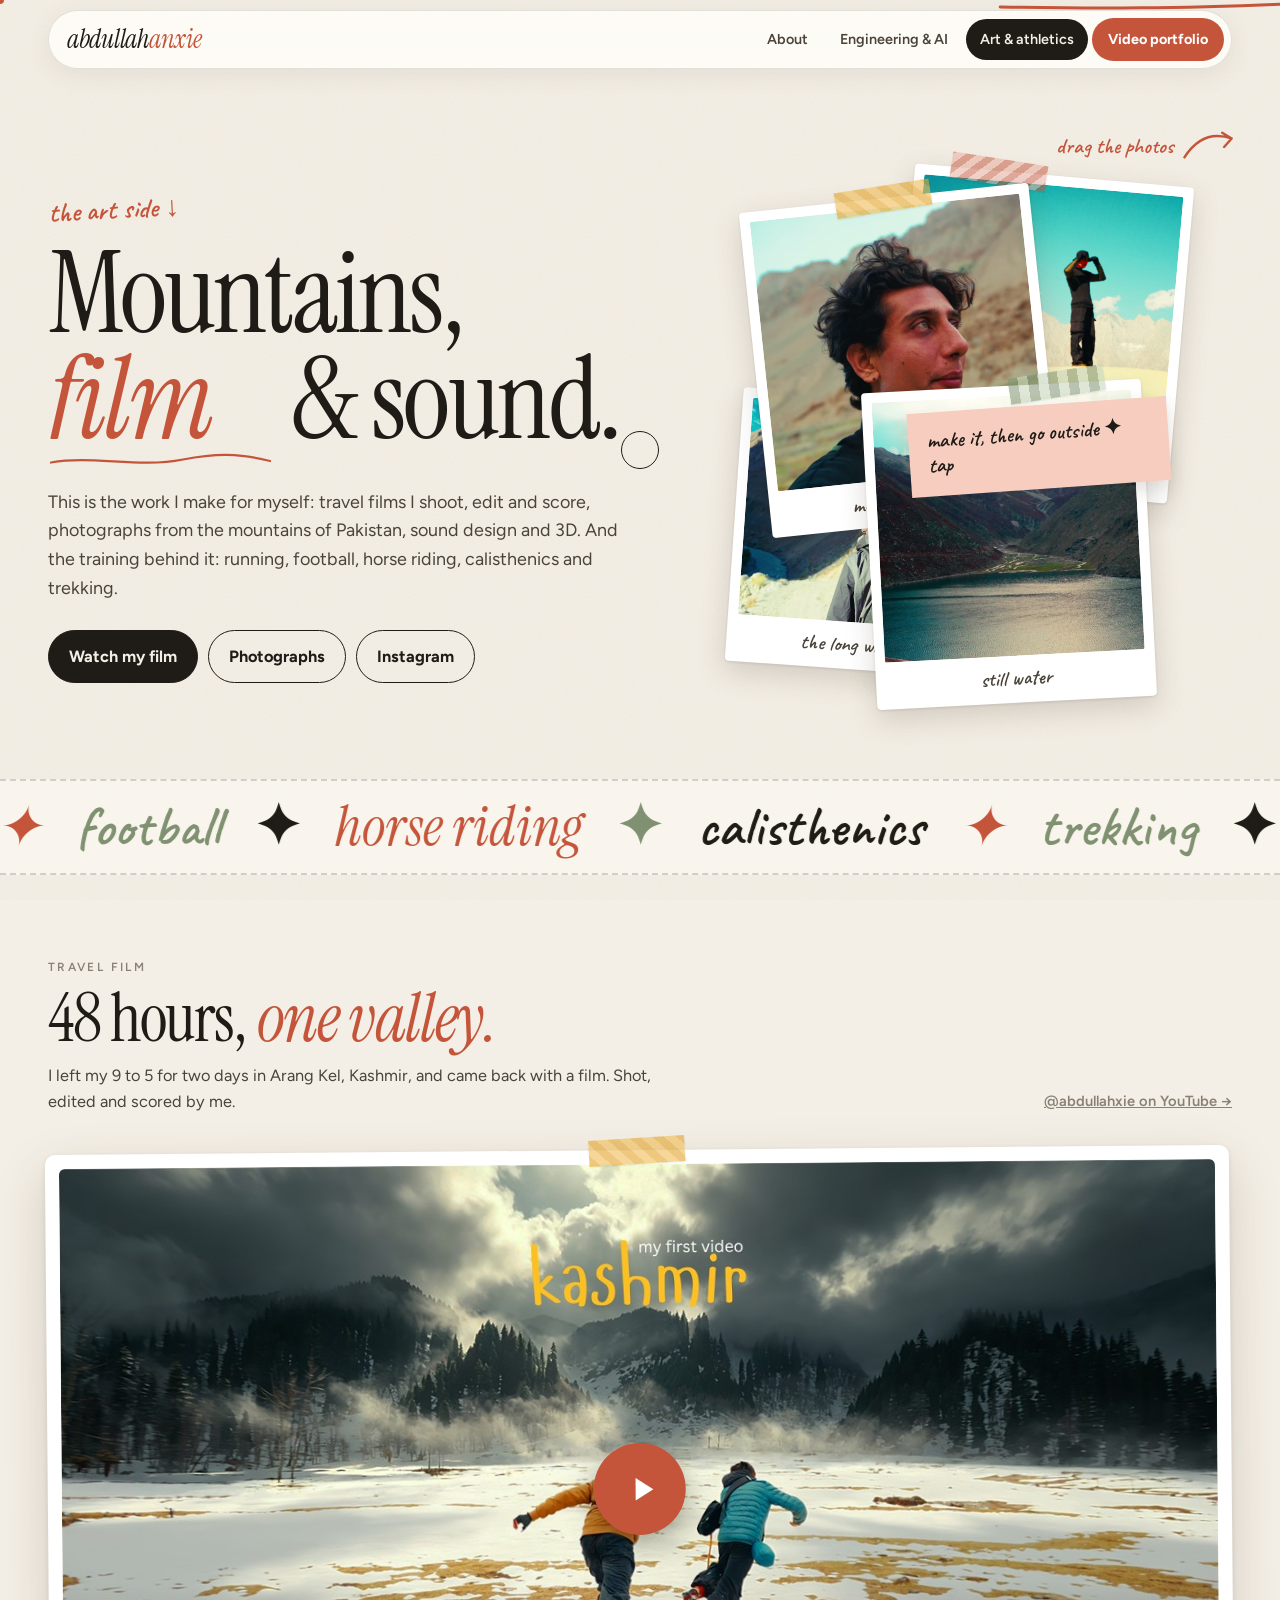
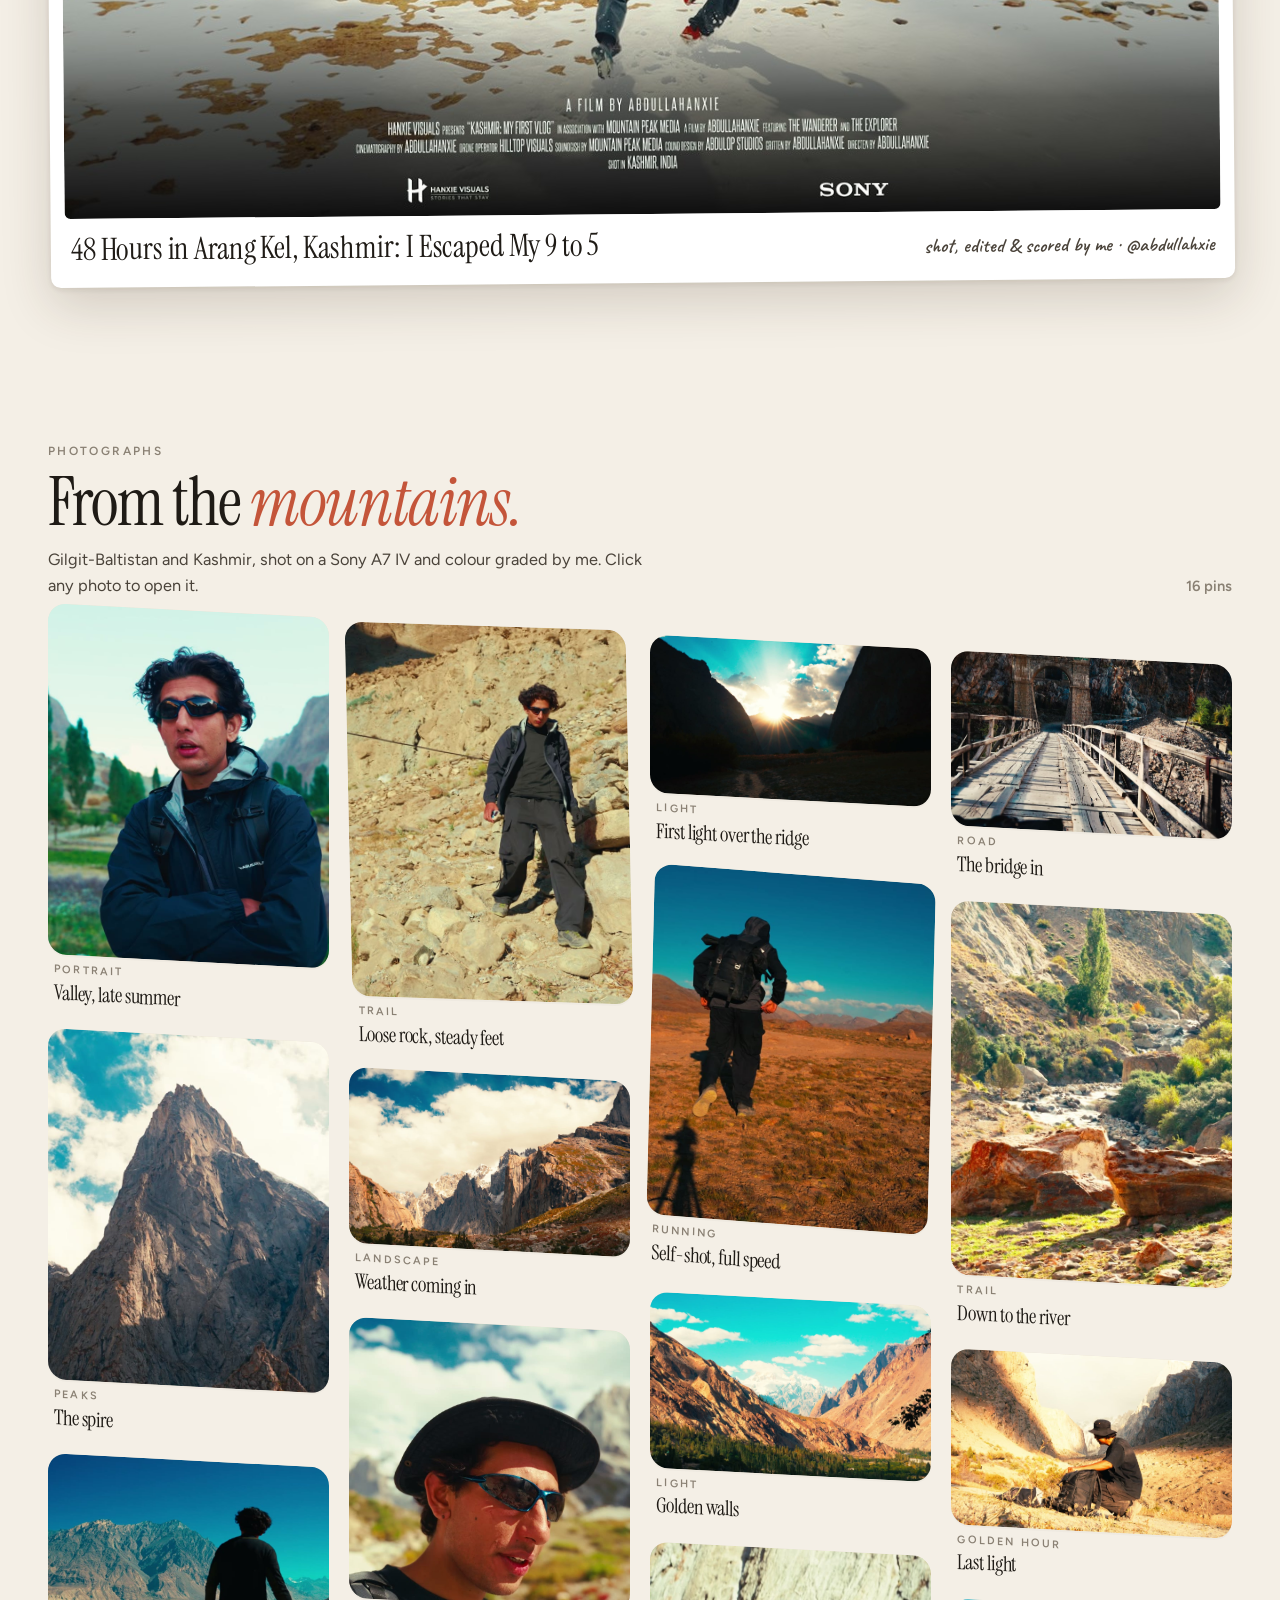
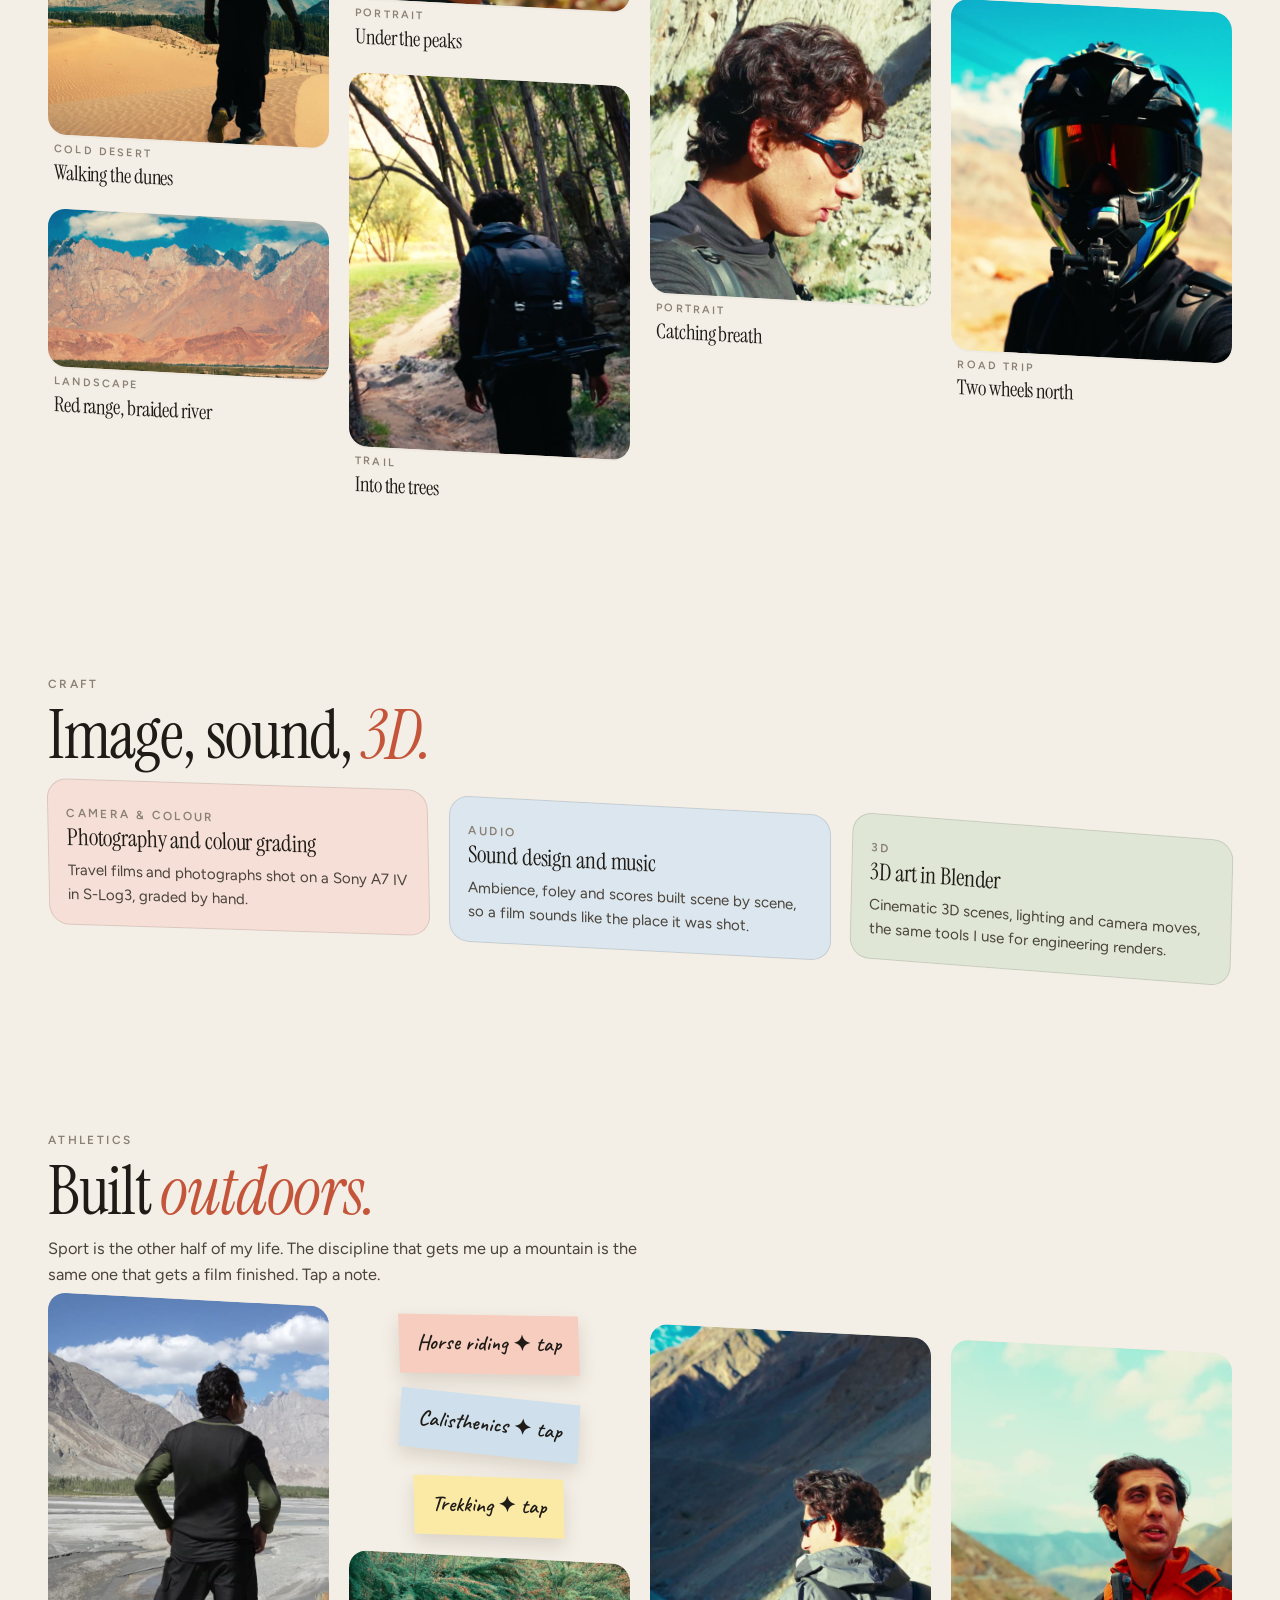
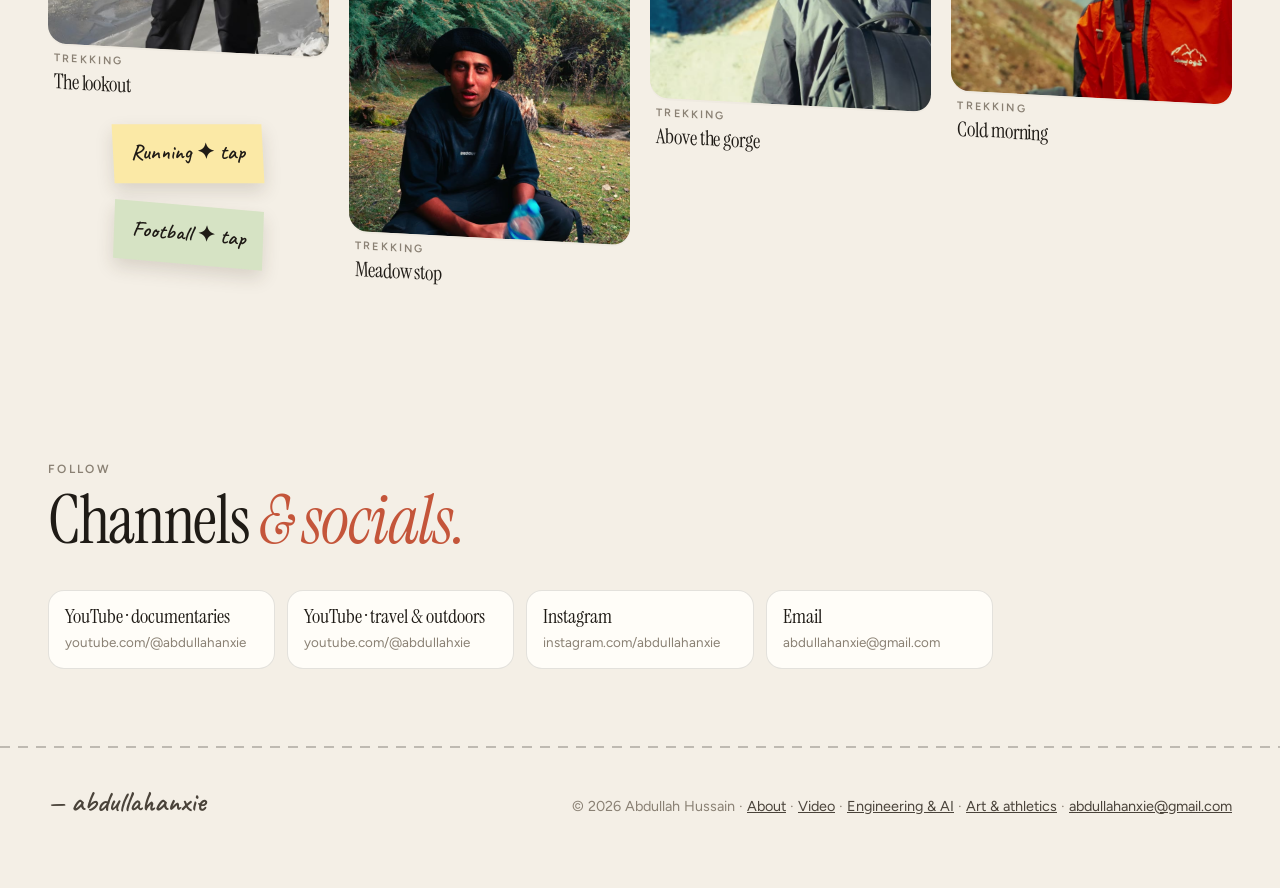
==== art/index.html @ 1207c45c "Hub v2: interactive artist pinboard (draggable polaroids, ink cursor, click bursts, scroll pencil li" ====
<!doctype html>
<html lang="en">
<head>
<meta charset="utf-8">
<meta name="viewport" content="width=device-width, initial-scale=1, viewport-fit=cover">
<title>Art &amp; Athletics | Abdullah Hussain (abdullahanxie)</title>
<meta name="description" content="The art of Abdullah Hussain (abdullahanxie): travel films, mountain photography from Gilgit-Baltistan and Kashmir, sound design and 3D, and an athlete's life of running, football, horse riding, calisthenics and trekking.">
<link rel="canonical" href="https://abdullahanxie.com/art/">
<meta name="author" content="Abdullah Hussain">
<meta property="og:type" content="website">
<meta property="og:title" content="Art & Athletics: Abdullah Hussain (abdullahanxie)">
<meta property="og:description" content="Documentary films, 3D art, sound design, and an outdoor life of running, football, horse riding, calisthenics and trekking.">
<meta property="og:url" content="https://abdullahanxie.com/art/">
<meta property="og:image" content="https://abdullahanxie.com/media/ph_lookout.jpg">
<meta name="twitter:card" content="summary_large_image">
<script type="application/ld+json">{"@context":"https://schema.org","@graph":[
{"@type":"WebPage","@id":"https://abdullahanxie.com/art/#page","url":"https://abdullahanxie.com/art/","name":"Art & athletics: Abdullah Hussain","about":{"@id":"https://abdullahanxie.com/#person"},"isPartOf":{"@id":"https://abdullahanxie.com/#site"}},
{"@type":"Person","@id":"https://abdullahanxie.com/#person","name":"Abdullah Hussain","alternateName":"abdullahanxie","url":"https://abdullahanxie.com/","jobTitle":["Filmmaker","Photographer","Sound Designer","3D Artist"],"knowsAbout":["Documentary filmmaking","Video editing","Motion graphics","Blender","Sound design","Running","Football","Horse riding","Calisthenics","Trekking"]},
{"@type":"VideoObject","name":"48 Hours in Arang Kel, Kashmir: I Escaped My 9 to 5","url":"https://youtu.be/ZOYpjid4i4M","thumbnailUrl":"https://i.ytimg.com/vi/ZOYpjid4i4M/hqdefault.jpg","uploadDate":"2026-05-02","creator":{"@id":"https://abdullahanxie.com/#person"}}
]}</script>
<link rel="preconnect" href="https://fonts.googleapis.com">
<link rel="preconnect" href="https://fonts.gstatic.com" crossorigin>
<link rel="stylesheet" href="https://fonts.googleapis.com/css2?family=Caveat:wght@500;600;700&family=Figtree:wght@400;500;600;700&family=Instrument+Serif:ital@0;1&display=swap">
<link rel="stylesheet" href="../assets/hub.css">
<link rel="stylesheet" href="../assets/hub-fx.css">
<link rel="icon" href="data:image/svg+xml,%3Csvg xmlns='http://www.w3.org/2000/svg' viewBox='0 0 32 32'%3E%3Crect width='32' height='32' rx='6' fill='%230c0f12'/%3E%3Ccircle cx='16' cy='16' r='6' fill='%23f5b544'/%3E%3C/svg%3E">
<script src="../assets/app.js"></script>
</head>
<body>
<nav class="nav" aria-label="Site">
  <a class="brand" href="../">abdullah<span>anxie</span></a>
  <a class="l" href="../">About</a>
  <a class="l" href="../engineering/">Engineering &amp; AI</a>
  <a class="l" href="../art/" aria-current="page">Art &amp; athletics</a>
  <a class="cta" href="../video/">Video portfolio</a>
</nav>

<main>
  <header class="masthead">
    <div class="wrap grid">
      <div>
        <span class="scribble">the art side ↓</span>
        <h1 style="margin-top:14px">Mountains, <span style="position:relative;display:inline-block"><em>film</em><svg class="doodle" viewBox="0 0 300 24" width="100%" height="18" aria-hidden="true" preserveAspectRatio="none"><path pathLength="1" d="M4 14 C 60 4, 120 22, 180 10 S 270 6, 296 12"/></svg></span> &amp; sound.</h1>
        <p class="lede">This is the work I make for myself: travel films I shoot, edit and score, photographs from the mountains of Pakistan, sound design and 3D. And the training behind it: running, football, horse riding, calisthenics and trekking.</p>
        <div class="btns"><a class="btn primary" href="#film">Watch my film</a><a class="btn" href="#photos">Photographs</a><a class="btn" href="https://www.instagram.com/abdullahanxie/" rel="me noopener">Instagram</a></div>
      </div>
      <div class="collage" aria-label="Photographs you can drag around">
        <figure class="polaroid p1 tape" data-drag data-rot="-6"><img src="../media/ph_profile.jpg" alt="Abdullah Hussain in the mountains" style="object-position:55% 40%"><figcaption>me, between treks</figcaption></figure>
        <figure class="polaroid p2 tape t2" data-drag data-rot="5"><img src="../media/ph_dunetripod.jpg" alt="Filming on a sand dune with a tripod"><figcaption>the shot first</figcaption></figure>
        <figure class="polaroid p3 tape t3" data-drag data-rot="-3"><img src="../media/ph_lake.jpg" alt="Mountain lake"><figcaption>still water</figcaption></figure>
        <figure class="polaroid p4" data-drag data-rot="4"><img src="../media/ph_riverview.jpg" alt="Hiker overlooking a river gorge" style="object-position:55% 40%"><figcaption>the long way</figcaption></figure>
        <div class="note pink" data-back="everything here was shot on my Sony A7 IV">make it, then go outside ✦ tap</div>
        <span class="drag-hint" style="right:-6px;top:-30px">drag the photos <svg viewBox="0 0 60 36" aria-hidden="true"><path d="M4 30 C 18 8, 36 4, 54 10 M44 4 L54 10 L46 19" fill="none" stroke="currentColor" stroke-width="2.6" stroke-linecap="round" stroke-linejoin="round"/></svg></span>
      </div>
    </div>
  </header>

  <div class="marquee" aria-hidden="true"><div class="marquee-track"><span>running</span><span aria-hidden="true">✦</span><span>football</span><span aria-hidden="true">✦</span><span>horse riding</span><span aria-hidden="true">✦</span><span>calisthenics</span><span aria-hidden="true">✦</span><span>trekking</span><span aria-hidden="true">✦</span><span>travel film</span><span aria-hidden="true">✦</span><span>photography</span><span aria-hidden="true">✦</span><span>sound design</span><span aria-hidden="true">✦</span><span>3D art</span><span aria-hidden="true">✦</span><span>running</span><span aria-hidden="true">✦</span><span>football</span><span aria-hidden="true">✦</span><span>horse riding</span><span aria-hidden="true">✦</span><span>calisthenics</span><span aria-hidden="true">✦</span><span>trekking</span><span aria-hidden="true">✦</span><span>travel film</span><span aria-hidden="true">✦</span><span>photography</span><span aria-hidden="true">✦</span><span>sound design</span><span aria-hidden="true">✦</span><span>3D art</span><span aria-hidden="true">✦</span></div></div>

  <section class="board" id="film">
    <div class="wrap">
      <div class="board-head"><div><span class="kicker">Travel film</span><h2 style="margin-top:8px">48 hours, <em>one valley.</em></h2><p>I left my 9 to 5 for two days in Arang Kel, Kashmir, and came back with a film. Shot, edited and scored by me.</p></div><a class="count" href="https://www.youtube.com/@abdullahxie" rel="me noopener">@abdullahxie on YouTube →</a></div>
      <div class="player tape">
        <a class="yt" href="https://youtu.be/ZOYpjid4i4M" data-yt="ZOYpjid4i4M" rel="noopener" aria-label="Play 48 Hours in Arang Kel, Kashmir">
          <img src="../media/pin_yt_arangkel.jpg" alt="48 Hours in Arang Kel, Kashmir: I Escaped My 9 to 5, a travel film by abdullahanxie" fetchpriority="high">
          <span class="ytplay" aria-hidden="true"><svg viewBox="0 0 24 24"><path d="M8 5v14l11-7z" fill="currentColor"/></svg></span>
        </a>
        <div class="player-cap"><h3>48 Hours in Arang Kel, Kashmir: I Escaped My 9 to 5</h3><span>shot, edited &amp; scored by me · @abdullahxie</span></div>
      </div>
    </div>
  </section>

  <section class="board" id="photos">
    <div class="wrap">
      <div class="board-head"><div><span class="kicker">Photographs</span><h2 style="margin-top:8px">From the <em>mountains.</em></h2><p>Gilgit-Baltistan and Kashmir, shot on a Sony A7 IV and colour graded by me. Click any photo to open it.</p></div><span class="count">16 pins</span></div>
      <div class="masonry">
        <figure class="pin " data-lightbox="../media/ph_arms.jpg" data-caption="Gilgit-Baltistan"><div class="img" style="aspect-ratio:4/5"><img src="../media/ph_arms.jpg" alt="Gilgit-Baltistan" loading="lazy" style="object-position:45% 40%"></div><figcaption class="body"><span class=kicker>Portrait</span><h3>Valley, late summer</h3></figcaption></figure>
        <figure class="pin " data-lightbox="../media/ph_peak.jpg" data-caption="A granite spire under fast clouds"><div class="img" style="aspect-ratio:4/5"><img src="../media/ph_peak.jpg" alt="A granite spire under fast clouds" loading="lazy"></div><figcaption class="body"><span class=kicker>Peaks</span><h3>The spire</h3></figcaption></figure>
        <figure class="pin " data-lightbox="../media/ph_dunewalk.jpg" data-caption="Walking the cold desert dunes"><div class="img" style="aspect-ratio:1/1"><img src="../media/ph_dunewalk.jpg" alt="Walking the cold desert dunes" loading="lazy"></div><figcaption class="body"><span class=kicker>Cold desert</span><h3>Walking the dunes</h3></figcaption></figure>
        <figure class="pin " data-lightbox="../media/ph_range.jpg" data-caption="Red mountains above a braided river"><div class="img" style="aspect-ratio:16/9"><img src="../media/ph_range.jpg" alt="Red mountains above a braided river" loading="lazy"></div><figcaption class="body"><span class=kicker>Landscape</span><h3>Red range, braided river</h3></figcaption></figure>
        <figure class="pin r1" data-lightbox="../media/ph_slope.jpg" data-caption="Crossing a rocky slope"><div class="img" style="aspect-ratio:3/4"><img src="../media/ph_slope.jpg" alt="Crossing a rocky slope" loading="lazy" style="object-position:50% 45%"></div><figcaption class="body"><span class=kicker>Trail</span><h3>Loose rock, steady feet</h3></figcaption></figure>
        <figure class="pin " data-lightbox="../media/ph_clouds.jpg" data-caption="Peaks breaking through clouds"><div class="img" style="aspect-ratio:16/10"><img src="../media/ph_clouds.jpg" alt="Peaks breaking through clouds" loading="lazy"></div><figcaption class="body"><span class=kicker>Landscape</span><h3>Weather coming in</h3></figcaption></figure>
        <figure class="pin " data-lightbox="../media/ph_hatpeaks.jpg" data-caption="Under the granite peaks"><div class="img" style="aspect-ratio:1/1"><img src="../media/ph_hatpeaks.jpg" alt="Under the granite peaks" loading="lazy" style="object-position:60% 40%"></div><figcaption class="body"><span class=kicker>Portrait</span><h3>Under the peaks</h3></figcaption></figure>
        <figure class="pin " data-lightbox="../media/ph_forest.jpg" data-caption="A forest trail with a heavy pack"><div class="img" style="aspect-ratio:3/4"><img src="../media/ph_forest.jpg" alt="A forest trail with a heavy pack" loading="lazy"></div><figcaption class="body"><span class=kicker>Trail</span><h3>Into the trees</h3></figcaption></figure>
        <figure class="pin " data-lightbox="../media/ph_sunburst.jpg" data-caption="Sun breaking over a valley ridge"><div class="img" style="aspect-ratio:16/9"><img src="../media/ph_sunburst.jpg" alt="Sun breaking over a valley ridge" loading="lazy"></div><figcaption class="body"><span class=kicker>Light</span><h3>First light over the ridge</h3></figcaption></figure>
        <figure class="pin r2" data-lightbox="../media/ph_plateaurun.jpg" data-caption="Running across a high plateau"><div class="img" style="aspect-ratio:4/5"><img src="../media/ph_plateaurun.jpg" alt="Running across a high plateau" loading="lazy"></div><figcaption class="body"><span class=kicker>Running</span><h3>Self-shot, full speed</h3></figcaption></figure>
        <figure class="pin " data-lightbox="../media/ph_goldmtn.jpg" data-caption="Golden light on the mountain walls"><div class="img" style="aspect-ratio:16/10"><img src="../media/ph_goldmtn.jpg" alt="Golden light on the mountain walls" loading="lazy"></div><figcaption class="body"><span class=kicker>Light</span><h3>Golden walls</h3></figcaption></figure>
        <figure class="pin " data-lightbox="../media/ph_rockprofile.jpg" data-caption="Resting against a cliff"><div class="img" style="aspect-ratio:4/5"><img src="../media/ph_rockprofile.jpg" alt="Resting against a cliff" loading="lazy" style="object-position:55% 45%"></div><figcaption class="body"><span class=kicker>Portrait</span><h3>Catching breath</h3></figcaption></figure>
        <figure class="pin " data-lightbox="../media/ph_bridge.jpg" data-caption="A wooden bridge into the gorge"><div class="img" style="aspect-ratio:16/10"><img src="../media/ph_bridge.jpg" alt="A wooden bridge into the gorge" loading="lazy"></div><figcaption class="body"><span class=kicker>Road</span><h3>The bridge in</h3></figcaption></figure>
        <figure class="pin " data-lightbox="../media/ph_valleywalk.jpg" data-caption="Heading down into a green valley"><div class="img" style="aspect-ratio:3/4"><img src="../media/ph_valleywalk.jpg" alt="Heading down into a green valley" loading="lazy"></div><figcaption class="body"><span class=kicker>Trail</span><h3>Down to the river</h3></figcaption></figure>
        <figure class="pin " data-lightbox="../media/ph_golden.jpg" data-caption="Packing up in the last light"><div class="img" style="aspect-ratio:16/10"><img src="../media/ph_golden.jpg" alt="Packing up in the last light" loading="lazy"></div><figcaption class="body"><span class=kicker>Golden hour</span><h3>Last light</h3></figcaption></figure>
        <figure class="pin " data-lightbox="../media/ph_helmet.jpg" data-caption="On the road by motorbike"><div class="img" style="aspect-ratio:4/5"><img src="../media/ph_helmet.jpg" alt="On the road by motorbike" loading="lazy"></div><figcaption class="body"><span class=kicker>Road trip</span><h3>Two wheels north</h3></figcaption></figure>
      </div>
    </div>
  </section>

  <section class="board" id="craft">
    <div class="wrap">
      <div class="board-head"><div><span class="kicker">Craft</span><h2 style="margin-top:8px">Image, sound, <em>3D.</em></h2></div></div>
      <div class="masonry" style="columns:3 250px">
        <div class="pin card blush r1"><span class="kicker">Camera &amp; colour</span><h3>Photography and colour grading</h3><p>Travel films and photographs shot on a Sony A7 IV in S-Log3, graded by hand.</p></div>
        <div class="pin card sky"><span class="kicker">Audio</span><h3>Sound design and music</h3><p>Ambience, foley and scores built scene by scene, so a film sounds like the place it was shot.</p></div>
        <div class="pin card sage r2"><span class="kicker">3D</span><h3>3D art in Blender</h3><p>Cinematic 3D scenes, lighting and camera moves, the same tools I use for engineering renders.</p></div>
      </div>
    </div>
  </section>

  <section class="board" id="athletics">
    <div class="wrap">
      <div class="board-head"><div><span class="kicker">Athletics</span><h2 style="margin-top:8px">Built <em>outdoors.</em></h2><p>Sport is the other half of my life. The discipline that gets me up a mountain is the same one that gets a film finished. Tap a note.</p></div></div>
      <div class="masonry">
        <figure class="pin " data-lightbox="../media/ph_lookout.jpg" data-caption="Looking out over the valley"><div class="img" style="aspect-ratio:4/5"><img src="../media/ph_lookout.jpg" alt="Looking out over the valley" loading="lazy" style="object-position:50% 35%"></div><figcaption class="body"><span class=kicker>Trekking</span><h3>The lookout</h3></figcaption></figure>
        <div class="note mustard" data-back="part of my training ✦" style="margin:0 auto 22px;transform:rotate(-3deg)">Running ✦ tap</div>
        <div class="note green" data-back="part of my training ✦" style="margin:0 auto 22px;transform:rotate(2deg)">Football ✦ tap</div>
        <div class="note pink" data-back="part of my training ✦" style="margin:0 auto 22px;transform:rotate(-2deg)">Horse riding ✦ tap</div>
        <div class="note blue" data-back="bodyweight strength training" style="margin:0 auto 22px;transform:rotate(3deg)">Calisthenics ✦ tap</div>
        <div class="note " data-back="Kashmir &amp; Gilgit-Baltistan" style="margin:0 auto 22px;transform:rotate(-1deg)">Trekking ✦ tap</div>
        <figure class="pin " data-lightbox="../media/ph_meadow.jpg" data-caption="Resting in a high meadow"><div class="img" style="aspect-ratio:1/1"><img src="../media/ph_meadow.jpg" alt="Resting in a high meadow" loading="lazy" style="object-position:50% 45%"></div><figcaption class="body"><span class=kicker>Trekking</span><h3>Meadow stop</h3></figcaption></figure>
        <figure class="pin " data-lightbox="../media/ph_riverview.jpg" data-caption="Above the river gorge"><div class="img" style="aspect-ratio:3/4"><img src="../media/ph_riverview.jpg" alt="Above the river gorge" loading="lazy" style="object-position:55% 40%"></div><figcaption class="body"><span class=kicker>Trekking</span><h3>Above the gorge</h3></figcaption></figure>
        <figure class="pin " data-lightbox="../media/ph_orange.jpg" data-caption="On the trail in an orange jacket"><div class="img" style="aspect-ratio:4/5"><img src="../media/ph_orange.jpg" alt="On the trail in an orange jacket" loading="lazy" style="object-position:50% 35%"></div><figcaption class="body"><span class=kicker>Trekking</span><h3>Cold morning</h3></figcaption></figure>
      </div>
    </div>
  </section>

  <section class="board" id="links">
    <div class="wrap">
      <div class="board-head"><div><span class="kicker">Follow</span><h2 style="margin-top:8px">Channels <em>&amp; socials.</em></h2></div></div>
      <div class="linkpins"><a href="https://www.youtube.com/@abdullahanxie" rel="me noopener"><b>YouTube · documentaries</b><span>youtube.com/@abdullahanxie</span></a>
        <a href="https://www.youtube.com/@abdullahxie" rel="me noopener"><b>YouTube · travel &amp; outdoors</b><span>youtube.com/@abdullahxie</span></a>
        <a href="https://www.instagram.com/abdullahanxie/" rel="me noopener"><b>Instagram</b><span>instagram.com/abdullahanxie</span></a>
        <a href="mailto:abdullahanxie@gmail.com"><b>Email</b><span>abdullahanxie@gmail.com</span></a></div>
    </div>
  </section>
</main>

<hr class="stitch">
<footer>
  <div class="wrap">
    <span class="sig">— abdullahanxie</span>
    <span>© 2026 Abdullah Hussain · <a href="../">About</a> · <a href="../video/">Video</a> · <a href="../engineering/">Engineering &amp; AI</a> · <a href="../art/">Art &amp; athletics</a> · <a href="mailto:abdullahanxie@gmail.com">abdullahanxie@gmail.com</a></span>
  </div>
</footer>
<script src="../assets/hub.js" defer></script>
</body>
</html>
---- assets/hub.css ----
/* abdullahanxie hub pages (/, /engineering/, /art/): an artist's pinboard.
   Warm paper, editorial serif + handwriting, masonry boards of pins, polaroids and washi tape.
   The client page /video/ keeps its own film-player styles. */
:root {
  --paper: #f4efe6; --paper-2: #ebe4d6; --card: #fffdf8; --ink: #1f1b16; --ink-2: #4a433a; --muted: #8a8174;
  --line: rgba(31,27,22,.12);
  --terra: #c4553a; --mustard: #e3a62f; --sage: #7f9170; --sky: #7fa7c4; --blush: #e9b4a6; --plum: #6b4e71;
  --serif: "Instrument Serif", "Times New Roman", Georgia, serif;
  --hand: "Caveat", "Segoe Print", cursive;
  --body: "Figtree", "Segoe UI", system-ui, sans-serif;
  --gutter: clamp(16px, 4vw, 48px); --max: 1280px;
  color-scheme: light;
}
* { box-sizing: border-box; }
html { scroll-behavior: smooth; }
body { margin: 0; background: var(--paper); color: var(--ink); font: 400 1.02rem/1.6 var(--body); -webkit-font-smoothing: antialiased; overflow-x: hidden; }
body::before { content: ""; position: fixed; inset: 0; z-index: -1; pointer-events: none; opacity: .5;
  background-image: url("data:image/svg+xml,%3Csvg xmlns='http://www.w3.org/2000/svg' width='180' height='180'%3E%3Cfilter id='n'%3E%3CfeTurbulence type='fractalNoise' baseFrequency='.85' numOctaves='3' stitchTiles='stitch'/%3E%3CfeColorMatrix values='0 0 0 0 .35  0 0 0 0 .3  0 0 0 0 .22  0 0 0 .09 0'/%3E%3C/filter%3E%3Crect width='100%25' height='100%25' filter='url(%23n)'/%3E%3C/svg%3E"); }
a { color: inherit; }
img, video { max-width: 100%; display: block; }
.wrap { width: min(var(--max), 100% - 2 * var(--gutter)); margin-inline: auto; }
.hand { font-family: var(--hand); font-weight: 600; }

/* ---------- nav: boards as pills ---------- */
.nav { position: sticky; top: 10px; z-index: 50; width: min(var(--max), 100% - 2 * var(--gutter)); margin: 10px auto 0;
  display: flex; align-items: center; gap: 4px; padding: 7px 7px 7px 18px; border-radius: 999px;
  background: rgba(255,253,248,.86); backdrop-filter: blur(12px); -webkit-backdrop-filter: blur(12px);
  border: 1px solid var(--line); box-shadow: 0 6px 24px rgba(60,45,25,.08); }
.nav .brand { font: italic 400 1.6rem/1 var(--serif); text-decoration: none; margin-right: auto; white-space: nowrap; letter-spacing: -.01em; }
.nav .brand span { color: var(--terra); }
.nav a.l { text-decoration: none; color: var(--ink-2); font-weight: 600; font-size: .9rem; padding: 9px 14px; border-radius: 999px; white-space: nowrap; }
.nav a.l:hover { background: var(--paper-2); }
.nav a.l[aria-current="page"] { background: var(--ink); color: var(--paper); }
.nav a.cta { text-decoration: none; background: var(--terra); color: #fff; font-weight: 700; font-size: .9rem; padding: 10px 16px; border-radius: 999px; white-space: nowrap; }
@media (max-width: 760px) {
  .nav { flex-wrap: wrap; border-radius: 22px; padding: 10px 12px; gap: 4px; }
  .nav .brand { width: 100%; margin-bottom: 4px; }
  .nav a.l { padding: 7px 10px; font-size: .84rem; } .nav a.cta { padding: 8px 12px; font-size: .84rem; }
}

/* ---------- type ---------- */
h1, h2, h3 { margin: 0; font-weight: 400; }
h1 { font: 400 clamp(3.2rem, 9vw, 7.6rem)/.92 var(--serif); letter-spacing: -.025em; }
h1 em, h2 em { font-style: italic; color: var(--terra); }
h2 { font: 400 clamp(2.3rem, 5.4vw, 4.2rem)/.98 var(--serif); letter-spacing: -.02em; }
h3 { font: 400 1.5rem/1.12 var(--serif); letter-spacing: -.005em; }
p { margin: 0 0 1em; }
.lede { font-size: clamp(1.05rem, 1.4vw, 1.2rem); color: var(--ink-2); max-width: 60ch; margin: 18px 0 0; }
.kicker { font: 600 .74rem/1 var(--body); letter-spacing: .2em; text-transform: uppercase; color: var(--muted); }
.scribble { font: 600 clamp(1.3rem, 2.2vw, 1.75rem)/1.1 var(--hand); color: var(--terra); display: inline-block; transform: rotate(-3deg); }

/* ---------- masthead with a polaroid collage ---------- */
.masthead { padding: clamp(46px, 7vw, 96px) 0 clamp(30px, 5vw, 60px); }
.masthead .grid { display: grid; grid-template-columns: 1.05fr .95fr; gap: clamp(26px, 4vw, 60px); align-items: center; }
@media (max-width: 900px) { .masthead .grid { grid-template-columns: 1fr; } }
.chips { display: flex; flex-wrap: wrap; gap: 8px; margin: 24px 0 0; padding: 0; list-style: none; }
.chips li, .chip { background: var(--card); border: 1px solid var(--line); border-radius: 999px; padding: 6px 13px; font-weight: 600; font-size: .88rem; }
.chips li:nth-child(4n+1) { background: #f6dfd6; } .chips li:nth-child(4n+2) { background: #f7e9c6; }
.chips li:nth-child(4n+3) { background: #dfe6d6; } .chips li:nth-child(4n) { background: #dbe6ee; }
.btns { display: flex; flex-wrap: wrap; gap: 10px; margin-top: 28px; }
.btn { display: inline-flex; align-items: center; gap: 8px; text-decoration: none; font-weight: 700; padding: 12px 20px; border-radius: 999px; border: 1.5px solid var(--ink); background: transparent; }
.btn.primary { background: var(--ink); color: var(--paper); }
.btn:hover { transform: translateY(-1px); }

.collage { position: relative; min-height: clamp(380px, 46vw, 560px); }
.collage .polaroid { position: absolute; width: 52%; }
.collage .p1 { left: 4%; top: 4%; transform: rotate(-6deg); z-index: 2; width: 54%; }
.collage .p2 { right: 2%; top: 0; transform: rotate(5deg); }
.collage .p3 { right: 8%; bottom: 0; transform: rotate(-3deg); z-index: 3; }
.collage .p4 { left: 0; bottom: 6%; transform: rotate(4deg); width: 44%; }
.collage .note { position: absolute; left: 40%; top: 44%; z-index: 4; transform: rotate(-4deg); }
@media (max-width: 900px) { .collage { min-height: 0; display: grid; grid-template-columns: 1fr 1fr; gap: 16px; }
  .collage .polaroid, .collage .note { position: static; width: auto; } .collage .note { grid-column: 1 / -1; justify-self: center; } }

.polaroid { background: #fff; padding: 10px 10px 0; border-radius: 4px; box-shadow: 0 10px 28px rgba(60,45,25,.18), 0 1px 3px rgba(60,45,25,.12); text-decoration: none; display: block; transition: transform .35s cubic-bezier(.2,.7,.2,1); }
.polaroid img { width: 100%; aspect-ratio: 1 / 1; object-fit: cover; border-radius: 2px; }
.polaroid figcaption, .polaroid .cap { font: 600 1.3rem/1 var(--hand); color: var(--ink-2); text-align: center; padding: 12px 6px 14px; }
.polaroid:hover { transform: rotate(0deg) scale(1.03) !important; z-index: 9; }

/* washi tape */
.tape { position: relative; }
.tape::before { content: ""; position: absolute; top: -12px; left: 50%; width: 96px; height: 26px; transform: translateX(-50%) rotate(-3deg); z-index: 3;
  background: repeating-linear-gradient(45deg, rgba(227,166,47,.62) 0 8px, rgba(240,190,90,.62) 8px 16px); box-shadow: 0 1px 2px rgba(0,0,0,.08); }
.tape.t2::before { background: repeating-linear-gradient(-45deg, rgba(196,85,58,.5) 0 7px, rgba(233,180,166,.6) 7px 14px); transform: translateX(-50%) rotate(4deg); left: 30%; }
.tape.t3::before { background: repeating-linear-gradient(90deg, rgba(127,145,112,.55) 0 10px, rgba(200,214,190,.6) 10px 20px); transform: translateX(-50%) rotate(-6deg); left: 70%; }

/* sticky notes */
.note { background: #fbe9a6; padding: 16px 18px 18px; width: fit-content; max-width: 260px; box-shadow: 0 8px 18px rgba(60,45,25,.15); font: 600 1.35rem/1.15 var(--hand); color: var(--ink); }
.note.pink { background: #f6cdbf; } .note.green { background: #d6e3c4; } .note.blue { background: #cfe0ec; }

/* ---------- boards ---------- */
.board { padding: clamp(46px, 6vw, 84px) 0; }
.board-head { display: flex; flex-wrap: wrap; align-items: flex-end; justify-content: space-between; gap: 10px 24px; margin-bottom: clamp(22px, 3vw, 36px); }
.board-head .count { font-weight: 600; color: var(--muted); font-size: .92rem; }
.board-head p { margin: 10px 0 0; max-width: 62ch; color: var(--ink-2); }
.masonry { columns: 4 250px; column-gap: clamp(14px, 1.6vw, 22px); }
.pin { break-inside: avoid; display: block; margin: 0 0 clamp(14px, 1.6vw, 22px); text-decoration: none; transition: transform .3s cubic-bezier(.2,.7,.2,1); }
.pin:hover { transform: translateY(-4px); }
.pin .img { border-radius: 18px; overflow: hidden; background: var(--paper-2); position: relative; box-shadow: 0 2px 0 rgba(0,0,0,.02); }
.pin .img img, .pin .img video { width: 100%; height: 100%; object-fit: cover; }
.pin .img .badge { position: absolute; left: 10px; bottom: 10px; background: rgba(255,253,248,.92); color: var(--ink); font-weight: 700; font-size: .78rem; padding: 6px 10px; border-radius: 999px; }
.pin .img .play { position: absolute; right: 10px; top: 10px; width: 34px; height: 34px; border-radius: 50%; background: rgba(255,253,248,.92); display: grid; place-items: center; font-size: .8rem; }
.pin .body { padding: 10px 6px 4px; }
.pin .body h3 { font-size: 1.28rem; }
.pin .body p { margin: 5px 0 0; color: var(--ink-2); font-size: .92rem; line-height: 1.5; }
.pin .body .kicker { display: block; margin-bottom: 6px; font-size: .68rem; }
.pin.card { background: var(--card); border: 1px solid var(--line); border-radius: 20px; padding: 18px; }
.pin.card h3 { font-size: 1.45rem; }
.pin.card p { color: var(--ink-2); font-size: .94rem; margin: 8px 0 0; }
.pin.card .go { display: inline-block; margin-top: 12px; font-weight: 700; color: var(--terra); }
.pin.ink { background: var(--ink); color: var(--paper); border-color: var(--ink); }
.pin.ink p { color: #d8d1c4; } .pin.ink .kicker { color: #b9ae9c; }
.pin.terra { background: var(--terra); color: #fff8f2; border-color: var(--terra); } .pin.terra p { color: #fde8df; } .pin.terra .kicker { color: #fbd4c5; }
.pin.sage { background: #dfe6d6; } .pin.mustard { background: #f7e9c6; } .pin.blush { background: #f6dfd6; } .pin.sky { background: #dbe6ee; }
.pin .big { font: 400 clamp(2.6rem, 4vw, 3.4rem)/1 var(--serif); display: block; }
.pin.quote { font: italic 400 1.7rem/1.2 var(--serif); }
.pin.quote .hand { display: block; font-size: 1.3rem; margin-top: 10px; color: var(--terra); }
.r1 { transform: rotate(-1.2deg); } .r2 { transform: rotate(1.4deg); } .r1:hover, .r2:hover { transform: rotate(0) translateY(-4px); }

/* link pins */
.linkpins { display: grid; grid-template-columns: repeat(auto-fill, minmax(220px, 1fr)); gap: 12px; }
.linkpins a { display: block; text-decoration: none; background: var(--card); border: 1px solid var(--line); border-radius: 16px; padding: 14px 16px; transition: transform .2s; }
.linkpins a:hover { transform: translateY(-3px) rotate(-.6deg); }
.linkpins b { display: block; font: 400 1.25rem/1.15 var(--serif); }
.linkpins span { color: var(--muted); font-size: .84rem; word-break: break-all; }

/* split blocks */
.split { display: grid; grid-template-columns: 1fr 1fr; gap: clamp(24px, 4vw, 56px); align-items: center; }
@media (max-width: 860px) { .split { grid-template-columns: 1fr; } }
.stats { display: grid; grid-template-columns: repeat(4, 1fr); gap: 12px; margin-top: 24px; }
@media (max-width: 760px) { .stats { grid-template-columns: 1fr 1fr; } }
.stat { background: var(--card); border: 1px solid var(--line); border-radius: 16px; padding: 16px; }
.stat b { display: block; font: 400 clamp(2rem, 3.4vw, 2.8rem)/1 var(--serif); color: var(--terra); }
.stat span { color: var(--ink-2); font-size: .86rem; }
.list { padding: 0; margin: 0; list-style: none; display: grid; gap: 10px; }
.list li { position: relative; padding-left: 28px; }
.list li::before { content: "✦"; position: absolute; left: 0; color: var(--terra); }

/* faq as notebook paper */
.notebook { background: var(--card) repeating-linear-gradient(transparent 0 31px, rgba(127,167,196,.35) 31px 32px); border-radius: 6px; padding: 28px 28px 20px 64px; position: relative; box-shadow: 0 10px 30px rgba(60,45,25,.1); }
.notebook::before { content: ""; position: absolute; left: 44px; top: 0; bottom: 0; width: 2px; background: rgba(196,85,58,.45); }
.notebook details { padding: 6px 0; }
.notebook summary { cursor: pointer; font: 400 1.45rem/1.3 var(--serif); }
.notebook details p { margin: 6px 0 10px; font: 600 1.3rem/1.32 var(--hand); color: var(--ink-2); }
@media (max-width: 640px) { .notebook { padding: 22px 18px 16px 40px; } .notebook::before { left: 26px; } }

hr.stitch { border: 0; height: 2px; background: repeating-linear-gradient(90deg, rgba(31,27,22,.25) 0 10px, transparent 10px 18px); margin: 0; }
footer { padding: 40px 0 70px; color: var(--muted); font-size: .9rem; }
footer .wrap { display: flex; flex-wrap: wrap; gap: 12px 24px; justify-content: space-between; align-items: baseline; }
footer .sig { font: 600 1.8rem/1 var(--hand); color: var(--ink-2); }
footer a { color: var(--ink-2); }

/* featured YouTube film at the top of the hub (click-to-load player) */
.feature { padding: clamp(28px, 4vw, 48px) 0 0; }
.feature-head { display: flex; justify-content: space-between; align-items: baseline; gap: 12px; margin-bottom: 18px; }
.feature-head .count { font-weight: 600; color: var(--muted); text-decoration: none; }
.player { background: #fff; padding: clamp(8px, 1.2vw, 14px); border-radius: 10px; box-shadow: 0 18px 50px rgba(60,45,25,.18), 0 2px 6px rgba(60,45,25,.1); transform: rotate(-.5deg); }
.player .yt, .player iframe { display: block; position: relative; width: 100%; aspect-ratio: 16 / 9; border: 0; border-radius: 6px; overflow: hidden; background: #000; }
.player .yt img { width: 100%; height: 100%; object-fit: cover; transition: transform .6s cubic-bezier(.2,.7,.2,1), filter .4s; }
.player .yt:hover img { transform: scale(1.02); filter: brightness(.9); }
.ytplay { position: absolute; left: 50%; top: 50%; translate: -50% -50%; width: clamp(64px, 8vw, 92px); aspect-ratio: 1; border-radius: 50%; background: var(--terra); color: #fff; display: grid; place-items: center; box-shadow: 0 10px 30px rgba(0,0,0,.35); }
.ytplay svg { width: 42%; margin-left: 6%; }
.player-cap { display: flex; flex-wrap: wrap; justify-content: space-between; align-items: baseline; gap: 6px 18px; padding: 14px 6px 6px; }
.player-cap h3 { font-size: clamp(1.4rem, 2.4vw, 2rem); }
.player-cap span { font: 600 1.25rem/1.2 var(--hand); color: var(--ink-2); }
---- assets/hub-fx.css ----
/* ================= interactions (assets/hub.js) ================= */
/* pencil line that draws as you scroll */
.pencil { position: fixed; left: 0; right: 0; top: 0; height: 10px; z-index: 80; pointer-events: none; }
.pencil svg { width: 100%; height: 100%; display: block; }
.pencil path { fill: none; stroke: var(--terra); stroke-width: 3; stroke-linecap: round; stroke-dasharray: 1; stroke-dashoffset: 1; vector-effect: non-scaling-stroke; }

/* reveal: pins drop in and pin themselves */
.reveal:not(.in) { opacity: 0; }
.reveal.in { animation: pinIn .9s cubic-bezier(.2, 1.35, .35, 1) var(--d, 0ms) backwards; }
@keyframes pinIn { from { opacity: 0; translate: 0 46px; rotate: -6deg; scale: .94; } }
.doodle { display: block; overflow: visible; }
.doodle path { fill: none; stroke: var(--terra); stroke-width: 3; stroke-linecap: round; stroke-linejoin: round; stroke-dasharray: 1; stroke-dashoffset: 1; transition: stroke-dashoffset 1.6s cubic-bezier(.6,.1,.2,1) .2s; }
.doodle.reveal:not(.in) { opacity: 1; }
.doodle.reveal.in { animation: none; }
.doodle.in path { stroke-dashoffset: 0; }

/* pins: lift, 3D tilt and glare, scroll-speed skew */
.pin { position: relative; transition: translate .3s cubic-bezier(.2,.7,.2,1), transform .25s ease-out; }
.pin:hover { transform: none; translate: 0 -5px; }
.r1:hover, .r2:hover { transform: none; }
.pin.tilting, .linkpins a.tilting, .stat.tilting { transform: perspective(900px) rotateX(var(--rx)) rotateY(var(--ry)); }
.pin::after { content: ""; position: absolute; inset: 0; border-radius: inherit; pointer-events: none; opacity: 0; transition: opacity .3s;
  background: radial-gradient(420px circle at var(--gx, 50%) var(--gy, 50%), rgba(255,255,255,.38), transparent 45%); }
.pin.tilting::after { opacity: 1; }
.masonry { transform: skewY(var(--skew, 0deg)); transform-origin: center; }
.pin .img video.loop { position: absolute; inset: 0; width: 100%; height: 100%; object-fit: cover; opacity: 0; transition: opacity .35s; }
.pin.playing .img video.loop { opacity: 1; }
[data-lightbox] { cursor: zoom-in; }

/* draggable polaroids */
.polaroid[data-drag] { cursor: grab; touch-action: none; user-select: none; -webkit-user-select: none; }
.polaroid[data-drag] img { pointer-events: none; -webkit-user-drag: none; }
.polaroid.dragging { cursor: grabbing; box-shadow: 0 30px 60px rgba(60,45,25,.3); }
.drag-hint { position: absolute; z-index: 6; font: 600 1.35rem/1 var(--hand); color: var(--terra); display: flex; align-items: center; gap: 6px; pointer-events: none; }
.drag-hint svg { width: 58px; height: 34px; }

/* sticky notes flip */
.note[data-back] { cursor: pointer; }
.note.flipped { animation: flip .55s ease; }
@keyframes flip { 0% { scale: 1 1; } 50% { scale: 0 1; } 100% { scale: 1 1; } }

/* marquee of handwritten words, speed follows scroll */
.marquee { overflow: hidden; padding: 18px 0; border-block: 2px dashed rgba(31,27,22,.18); background: rgba(255,253,248,.5); }
.marquee-track { display: flex; width: max-content; gap: 34px; white-space: nowrap; will-change: transform; }
.marquee-track span { font: 600 clamp(2rem, 4.4vw, 3.6rem)/1 var(--hand); color: var(--ink); }
.marquee-track span:nth-child(3n+2) { color: var(--terra); font-family: var(--serif); font-style: italic; font-weight: 400; }
.marquee-track span:nth-child(3n) { color: var(--sage); }

/* ink cursor */
html.has-cursor, html.has-cursor * { cursor: none !important; }
.cur-dot, .cur-ring { position: fixed; left: 0; top: 0; z-index: 9999; pointer-events: none; }
.cur-dot { width: 8px; height: 8px; margin: -4px 0 0 -4px; border-radius: 50%; background: var(--terra); }
.cur-ring { width: 38px; height: 38px; margin: -19px 0 0 -19px; border-radius: 50%; border: 1.5px solid var(--ink); display: grid; place-items: center;
  transition: width .25s, height .25s, margin .25s, background-color .25s, border-color .25s; }
.cur-ring span { font: 600 1.05rem/1 var(--hand); color: #fff; opacity: 0; transition: opacity .2s; }
.cur-ring.big { width: 78px; height: 78px; margin: -39px 0 0 -39px; background: var(--terra); border-color: var(--terra); }
.cur-ring.big span { opacity: 1; }
.cur-ring.press { width: 28px; height: 28px; margin: -14px 0 0 -14px; }

/* click burst: paper scraps and ink dots */
.scrap { position: fixed; z-index: 9998; width: 9px; height: 5px; margin: -2px 0 0 -4px; pointer-events: none; border-radius: 1px;
  animation: scrap .85s cubic-bezier(.15,.7,.3,1) forwards; }
.scrap.round { width: 7px; height: 7px; border-radius: 50%; }
@keyframes scrap { to { transform: translate(var(--tx), var(--ty)) rotate(var(--r)); opacity: 0; } }

/* lightbox */
.lightbox { position: fixed; inset: 0; z-index: 9000; display: grid; grid-template-columns: auto 1fr auto; align-items: center; gap: 10px; padding: 4vh 2vw;
  background: rgba(31,27,22,.86); backdrop-filter: blur(6px); opacity: 0; pointer-events: none; transition: opacity .3s; }
.lightbox.open { opacity: 1; pointer-events: auto; }
.lightbox figure { margin: 0; justify-self: center; background: #fff; padding: 12px 12px 0; border-radius: 4px; max-width: min(1100px, 86vw); rotate: -1deg; scale: .96; transition: scale .4s cubic-bezier(.2,1.3,.4,1); }
.lightbox.open figure { scale: 1; }
.lightbox img { max-height: 74vh; width: auto; max-width: 100%; margin: 0 auto; }
.lightbox figcaption { font: 600 1.5rem/1.2 var(--hand); text-align: center; padding: 12px 8px 16px; color: var(--ink-2); }
.lightbox button { background: rgba(255,253,248,.92); border: 0; border-radius: 50%; width: 48px; height: 48px; font: 400 2rem/1 var(--serif); color: var(--ink); cursor: pointer; }
.lightbox .lb-x { position: absolute; top: 16px; right: 16px; }
@media (max-width: 640px) { .lightbox { grid-template-columns: 1fr; } .lightbox .lb-prev, .lightbox .lb-next { display: none; } }

@media (prefers-reduced-motion: reduce) {
  .reveal:not(.in) { opacity: 1; } .reveal.in, .note.flipped { animation: none; } .masonry { transform: none; }
}
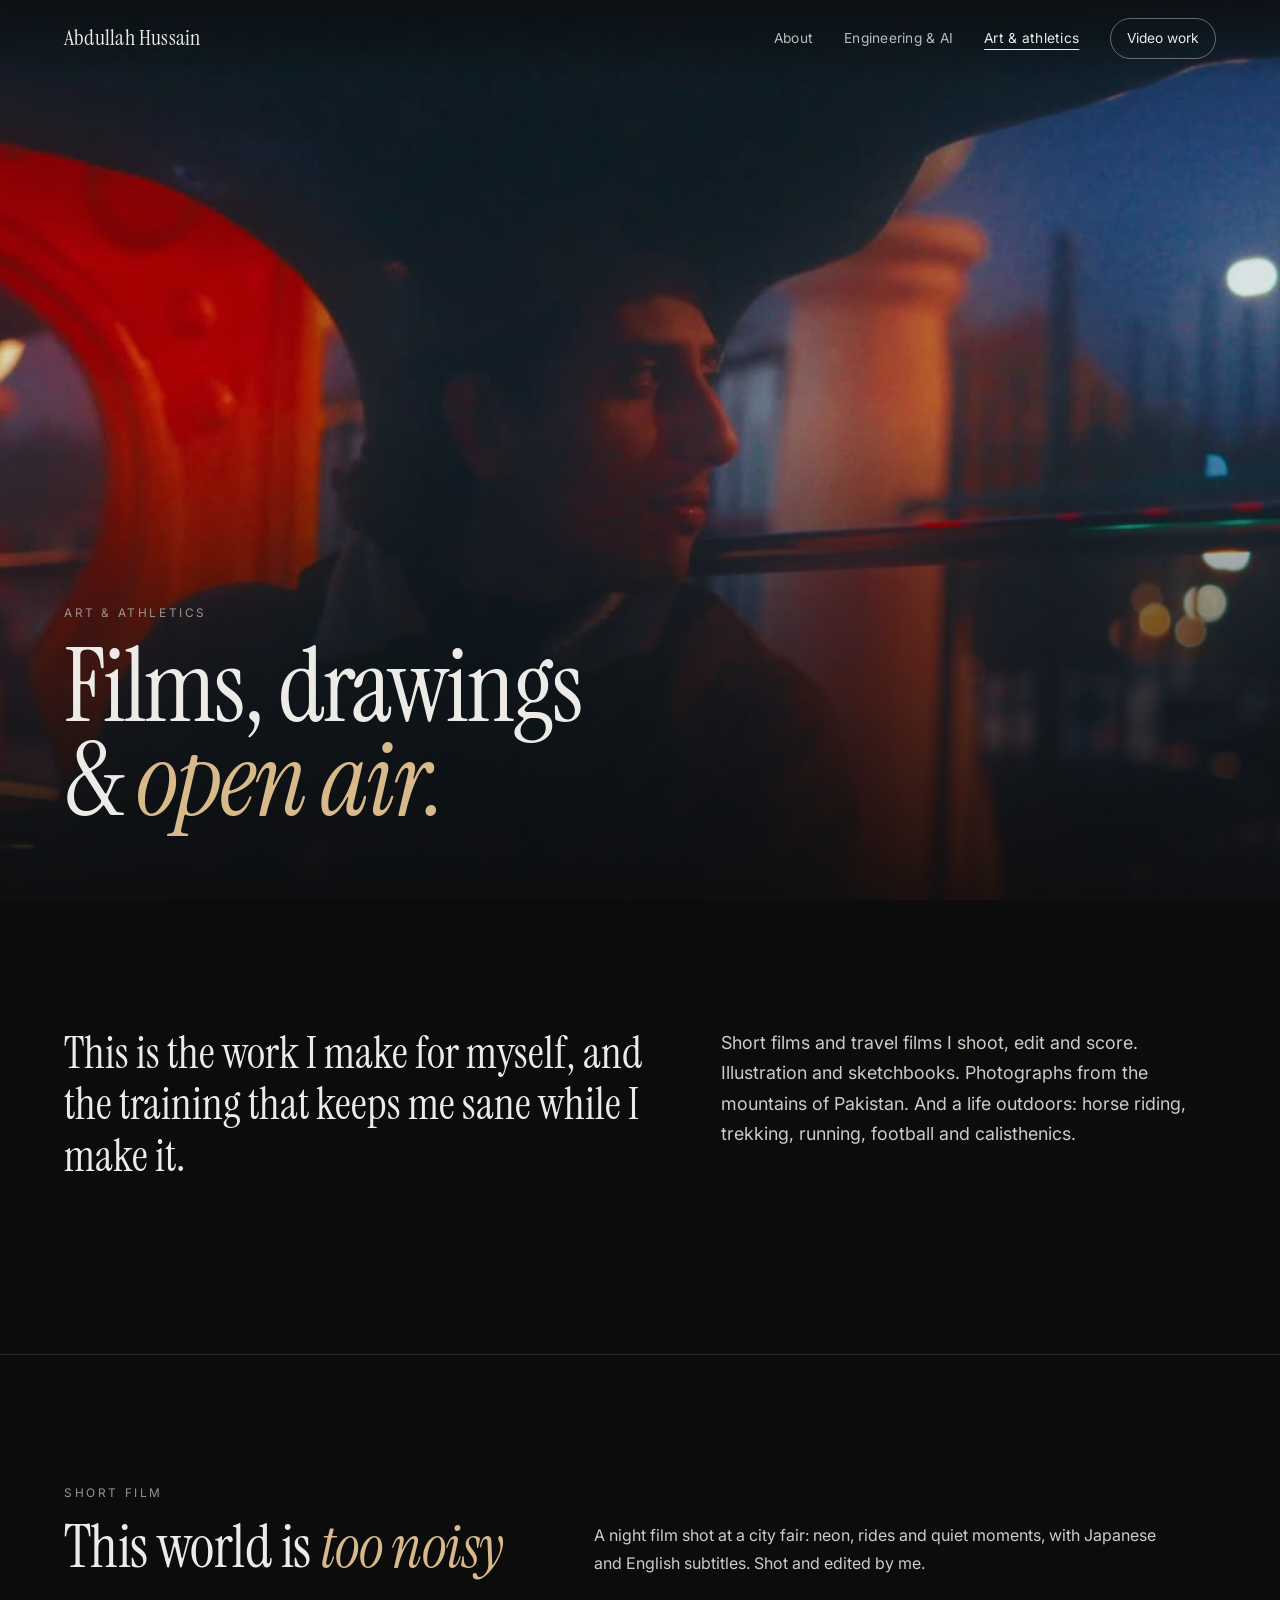
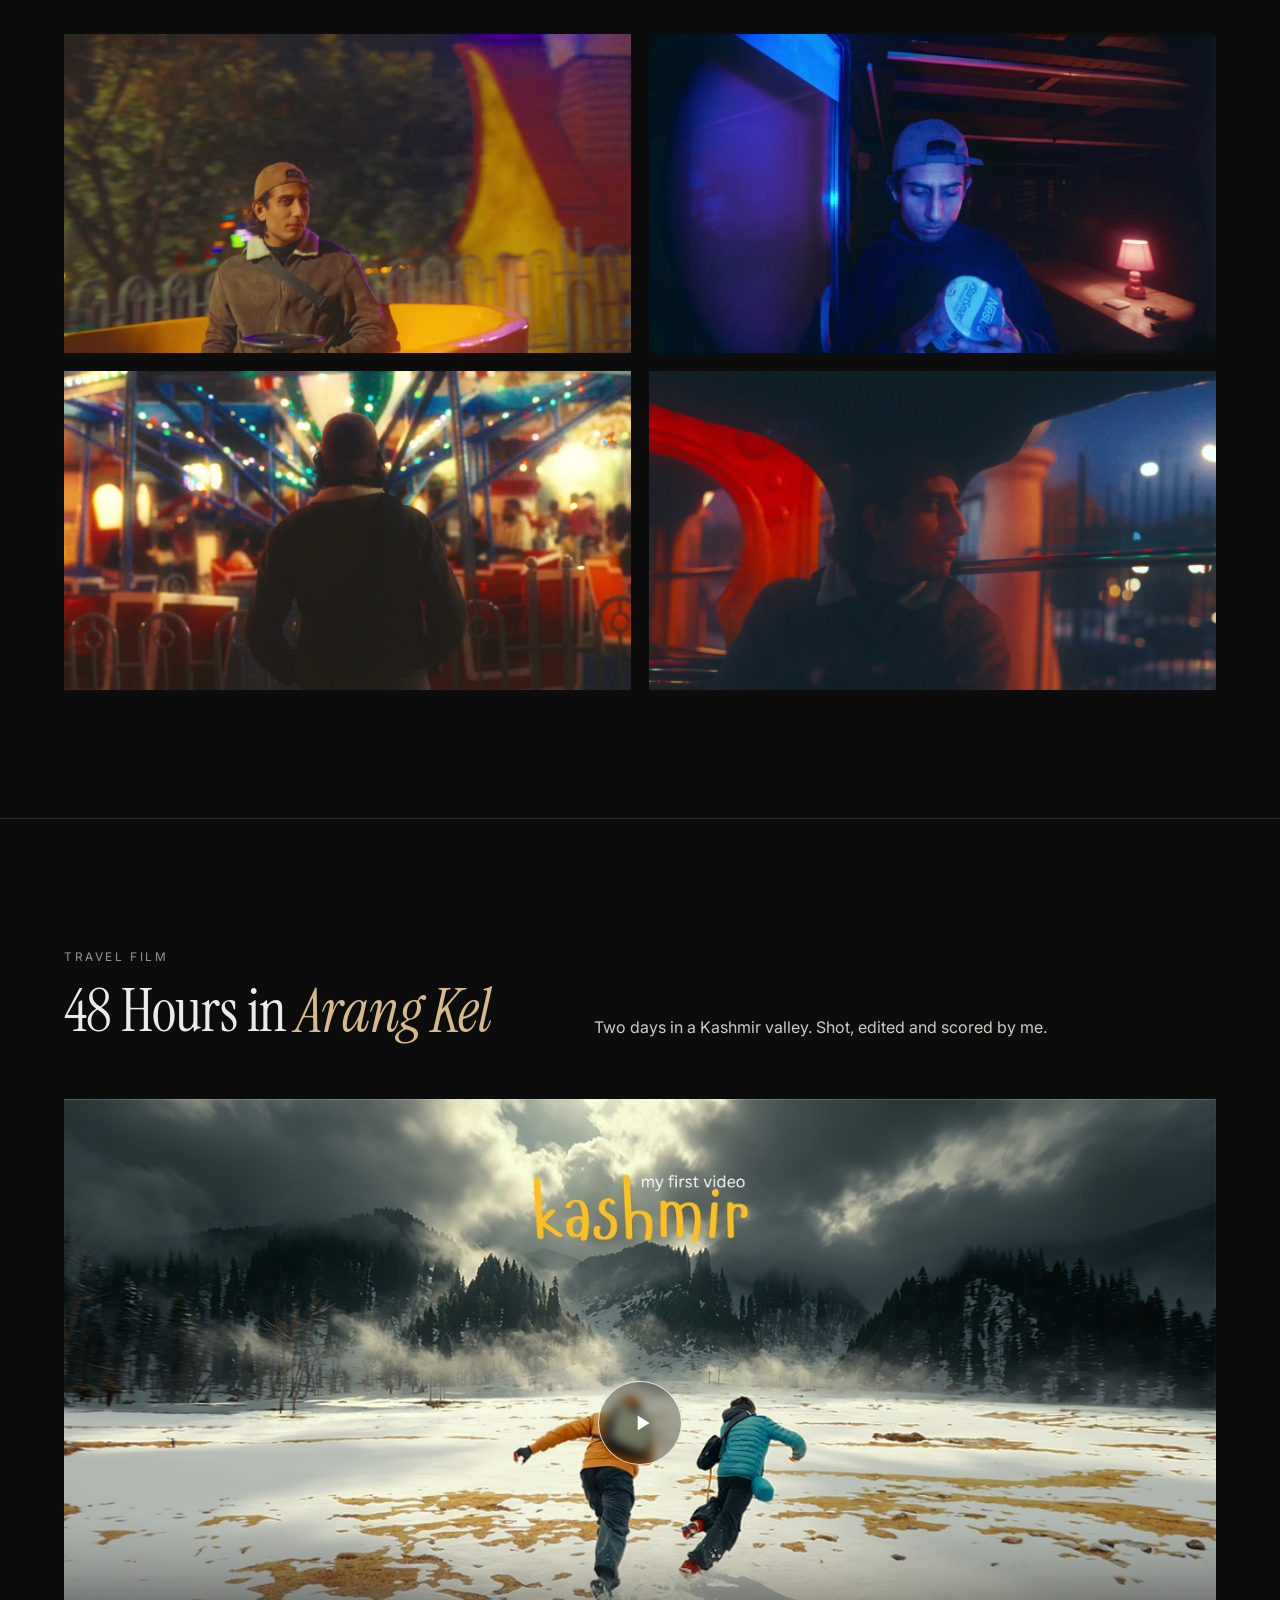
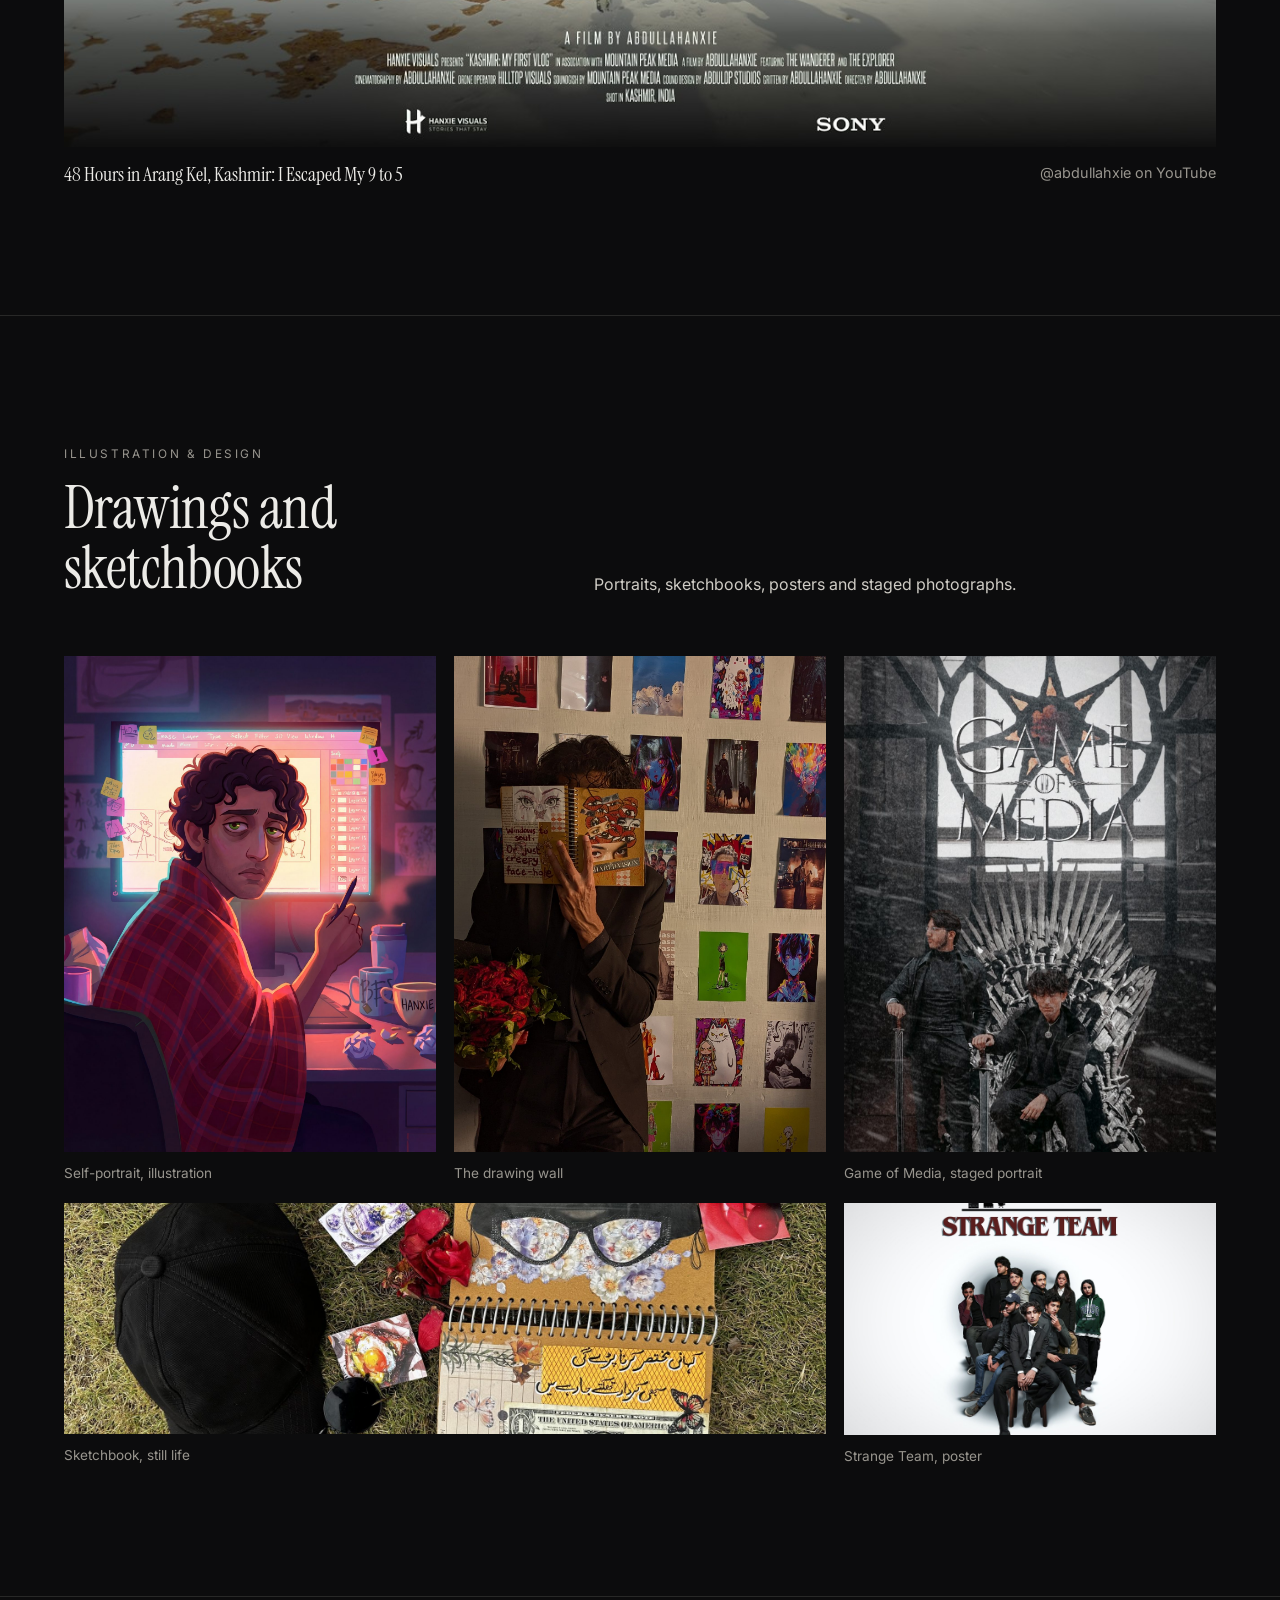
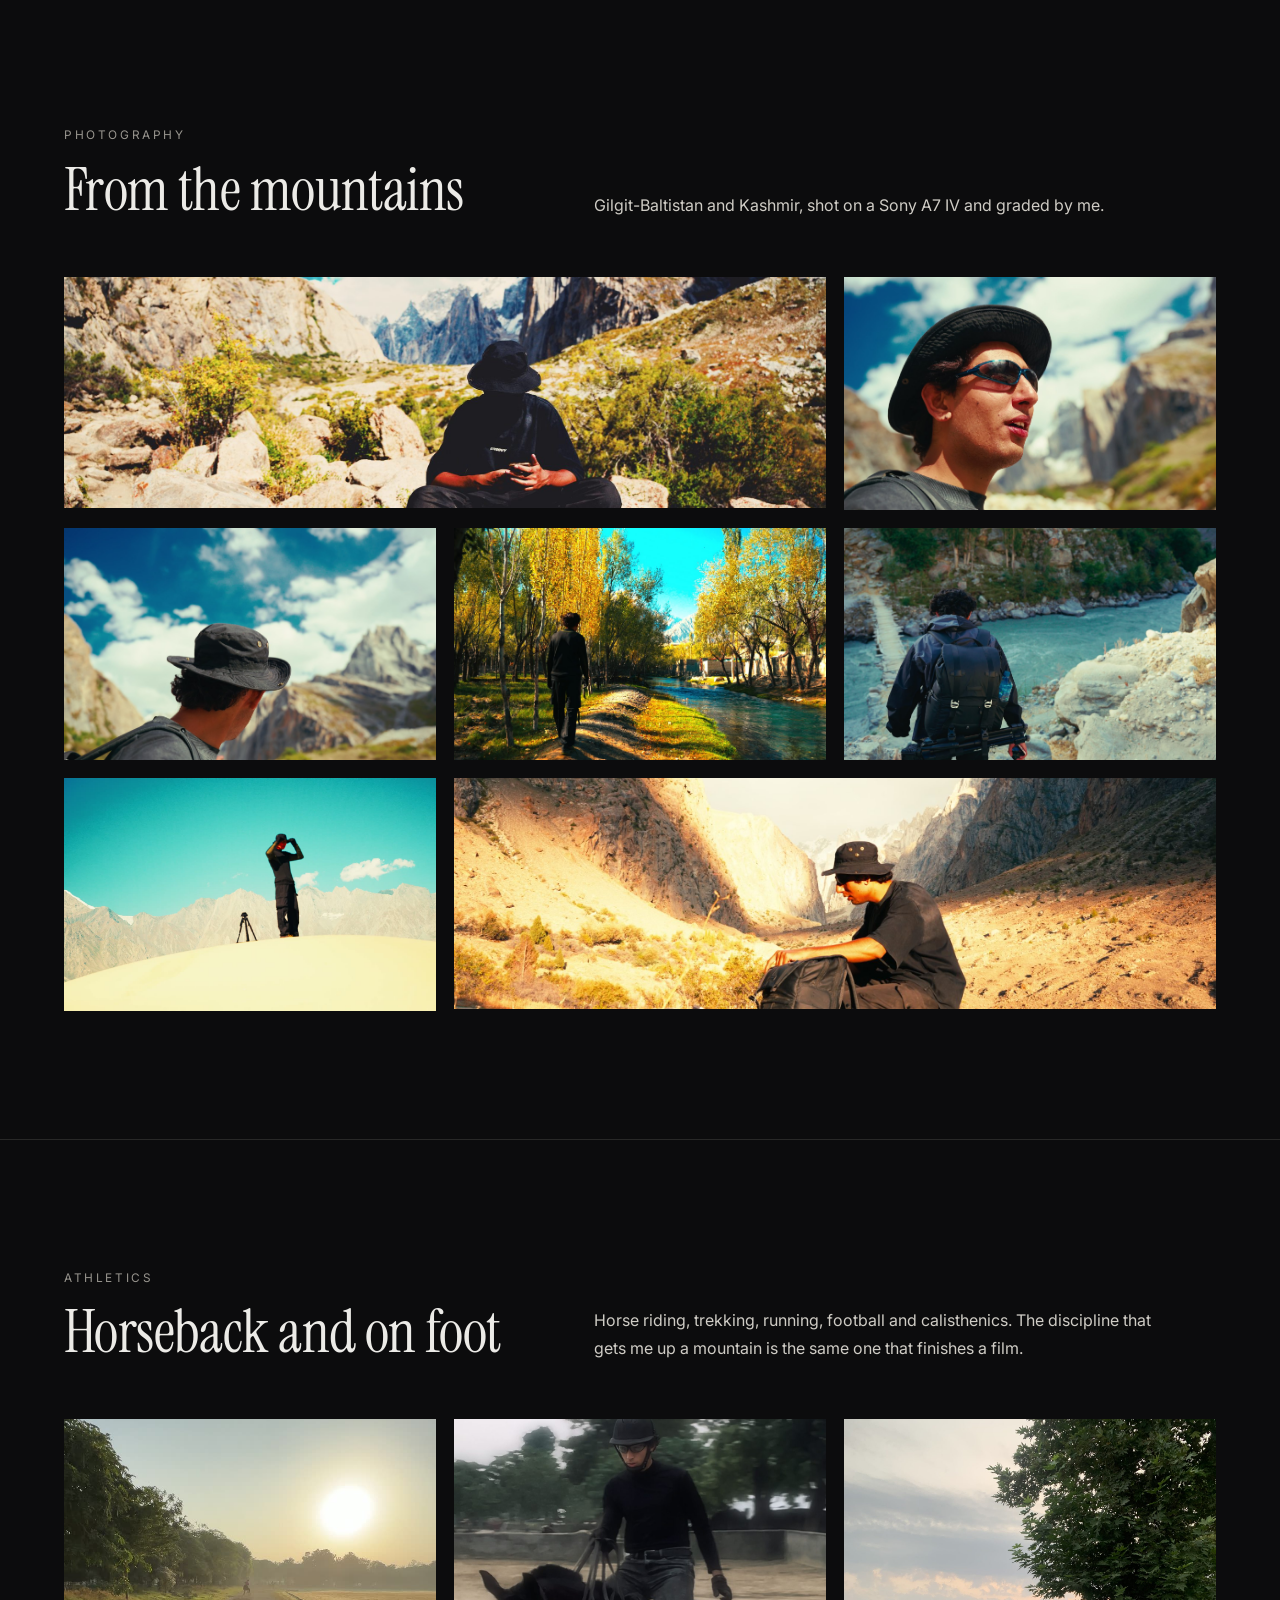
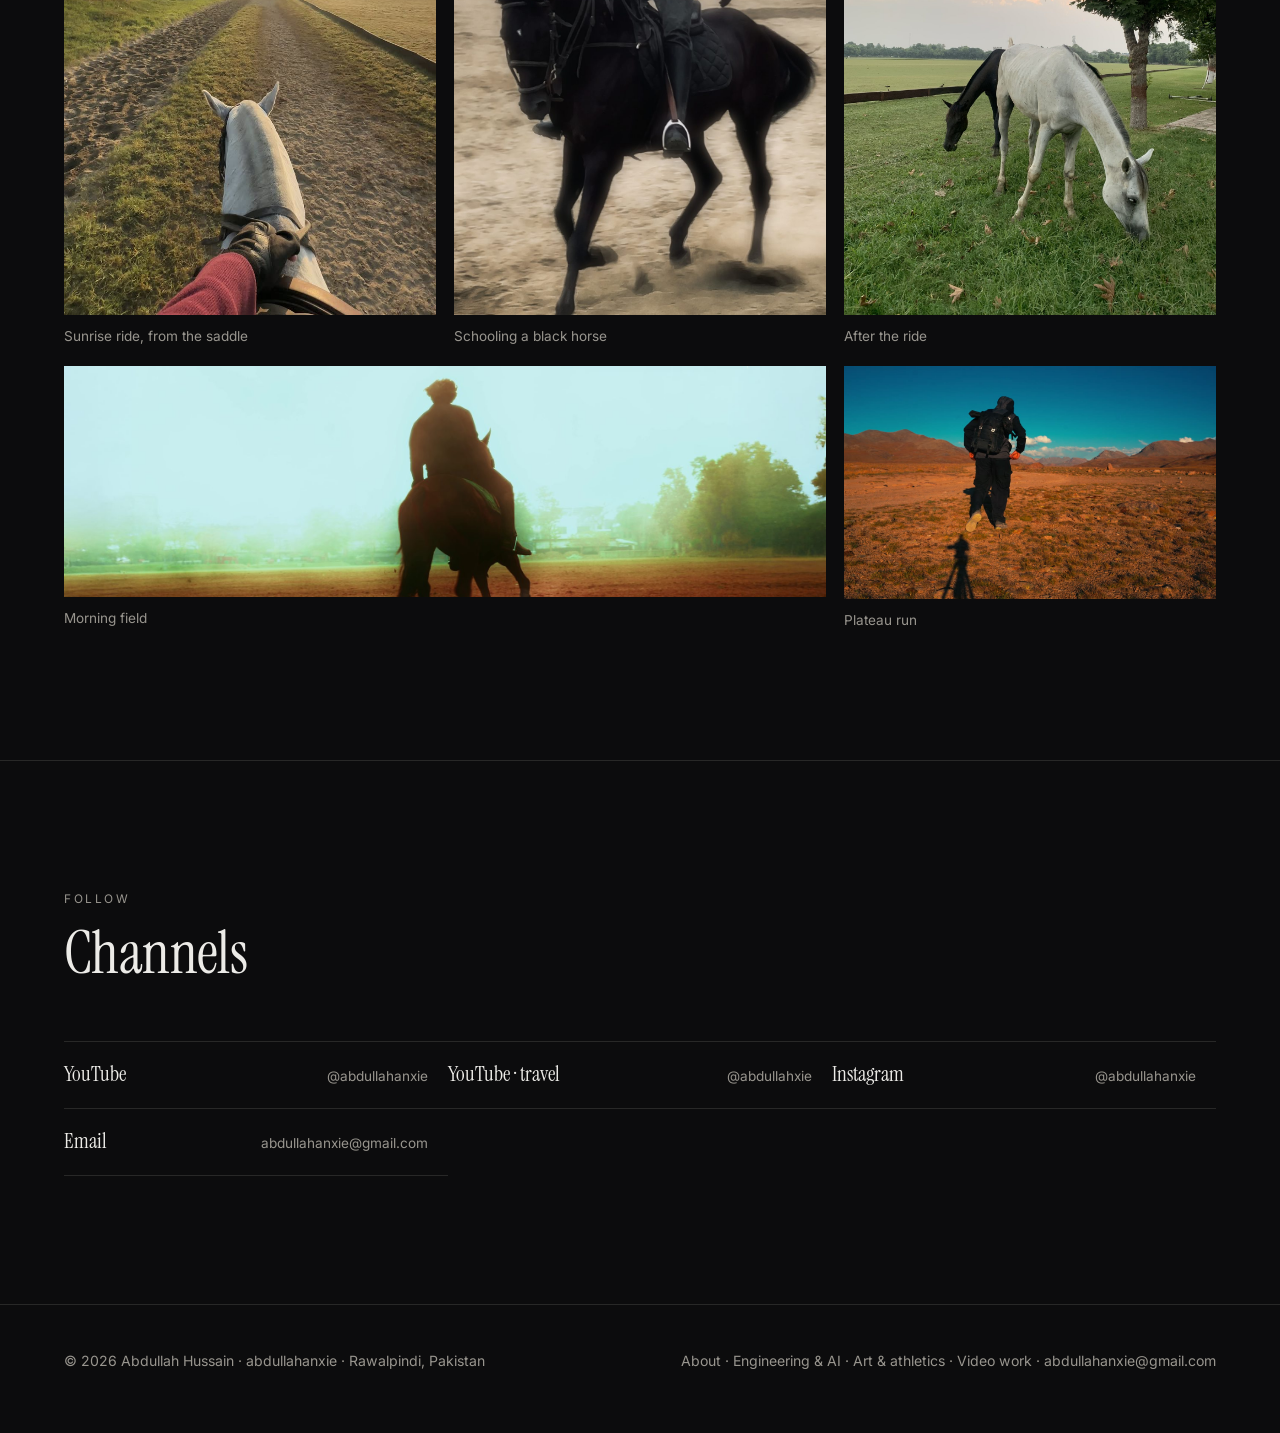
==== commit 187cce1c: "Hub v3: clean, calm cinematic design (no gimmicks); user's own photos and clips; Arang Kel film; Art" ====
--- a/art/index.html
+++ b/art/index.html
@@ -20,126 +20,124 @@
 ]}</script>
 <link rel="preconnect" href="https://fonts.googleapis.com">
 <link rel="preconnect" href="https://fonts.gstatic.com" crossorigin>
-<link rel="stylesheet" href="https://fonts.googleapis.com/css2?family=Caveat:wght@500;600;700&family=Figtree:wght@400;500;600;700&family=Instrument+Serif:ital@0;1&display=swap">
-<link rel="stylesheet" href="../assets/hub.css">
-<link rel="stylesheet" href="../assets/hub-fx.css">
+<link rel="stylesheet" href="https://fonts.googleapis.com/css2?family=Instrument+Serif:ital@0;1&family=Inter:wght@400;500;600&display=swap">
+<link rel="stylesheet" href="../assets/site.css">
 <link rel="icon" href="data:image/svg+xml,%3Csvg xmlns='http://www.w3.org/2000/svg' viewBox='0 0 32 32'%3E%3Crect width='32' height='32' rx='6' fill='%230c0f12'/%3E%3Ccircle cx='16' cy='16' r='6' fill='%23f5b544'/%3E%3C/svg%3E">
 <script src="../assets/app.js"></script>
 </head>
 <body>
 <nav class="nav" aria-label="Site">
-  <a class="brand" href="../">abdullah<span>anxie</span></a>
+  <a class="brand" href="../">Abdullah Hussain</a>
   <a class="l" href="../">About</a>
   <a class="l" href="../engineering/">Engineering &amp; AI</a>
   <a class="l" href="../art/" aria-current="page">Art &amp; athletics</a>
-  <a class="cta" href="../video/">Video portfolio</a>
+  <a class="cta" href="../video/">Video work</a>
 </nav>
 
 <main>
-  <header class="masthead">
-    <div class="wrap grid">
-      <div>
-        <span class="scribble">the art side ↓</span>
-        <h1 style="margin-top:14px">Mountains, <span style="position:relative;display:inline-block"><em>film</em><svg class="doodle" viewBox="0 0 300 24" width="100%" height="18" aria-hidden="true" preserveAspectRatio="none"><path pathLength="1" d="M4 14 C 60 4, 120 22, 180 10 S 270 6, 296 12"/></svg></span> &amp; sound.</h1>
-        <p class="lede">This is the work I make for myself: travel films I shoot, edit and score, photographs from the mountains of Pakistan, sound design and 3D. And the training behind it: running, football, horse riding, calisthenics and trekking.</p>
-        <div class="btns"><a class="btn primary" href="#film">Watch my film</a><a class="btn" href="#photos">Photographs</a><a class="btn" href="https://www.instagram.com/abdullahanxie/" rel="me noopener">Instagram</a></div>
-      </div>
-      <div class="collage" aria-label="Photographs you can drag around">
-        <figure class="polaroid p1 tape" data-drag data-rot="-6"><img src="../media/ph_profile.jpg" alt="Abdullah Hussain in the mountains" style="object-position:55% 40%"><figcaption>me, between treks</figcaption></figure>
-        <figure class="polaroid p2 tape t2" data-drag data-rot="5"><img src="../media/ph_dunetripod.jpg" alt="Filming on a sand dune with a tripod"><figcaption>the shot first</figcaption></figure>
-        <figure class="polaroid p3 tape t3" data-drag data-rot="-3"><img src="../media/ph_lake.jpg" alt="Mountain lake"><figcaption>still water</figcaption></figure>
-        <figure class="polaroid p4" data-drag data-rot="4"><img src="../media/ph_riverview.jpg" alt="Hiker overlooking a river gorge" style="object-position:55% 40%"><figcaption>the long way</figcaption></figure>
-        <div class="note pink" data-back="everything here was shot on my Sony A7 IV">make it, then go outside ✦ tap</div>
-        <span class="drag-hint" style="right:-6px;top:-30px">drag the photos <svg viewBox="0 0 60 36" aria-hidden="true"><path d="M4 30 C 18 8, 36 4, 54 10 M44 4 L54 10 L46 19" fill="none" stroke="currentColor" stroke-width="2.6" stroke-linecap="round" stroke-linejoin="round"/></svg></span>
-      </div>
+  <header class="hero">
+    <video src="../media/nf_night_ride.mp4" poster="../media/nf_night_ride.jpg" muted loop playsinline autoplay preload="auto" aria-hidden="true"></video>
+    <div class="wrap">
+      <span class="label">Art &amp; athletics</span>
+      <h1 class="display" style="margin-top:14px;font-size:clamp(3rem,8vw,7.4rem)">Films, drawings<br>&amp; <em>open air.</em></h1>
     </div>
   </header>
 
-  <div class="marquee" aria-hidden="true"><div class="marquee-track"><span>running</span><span aria-hidden="true">✦</span><span>football</span><span aria-hidden="true">✦</span><span>horse riding</span><span aria-hidden="true">✦</span><span>calisthenics</span><span aria-hidden="true">✦</span><span>trekking</span><span aria-hidden="true">✦</span><span>travel film</span><span aria-hidden="true">✦</span><span>photography</span><span aria-hidden="true">✦</span><span>sound design</span><span aria-hidden="true">✦</span><span>3D art</span><span aria-hidden="true">✦</span><span>running</span><span aria-hidden="true">✦</span><span>football</span><span aria-hidden="true">✦</span><span>horse riding</span><span aria-hidden="true">✦</span><span>calisthenics</span><span aria-hidden="true">✦</span><span>trekking</span><span aria-hidden="true">✦</span><span>travel film</span><span aria-hidden="true">✦</span><span>photography</span><span aria-hidden="true">✦</span><span>sound design</span><span aria-hidden="true">✦</span><span>3D art</span><span aria-hidden="true">✦</span></div></div>
+  <section>
+    <div class="wrap intro">
+      <p class="statement">This is the work I make for myself, and the training that keeps me sane while I make it.</p>
+      <p class="lede">Short films and travel films I shoot, edit and score. Illustration and sketchbooks. Photographs from the mountains of Pakistan. And a life outdoors: horse riding, trekking, running, football and calisthenics.</p>
+    </div>
+  </section>
 
-  <section class="board" id="film">
+  <section>
     <div class="wrap">
-      <div class="board-head"><div><span class="kicker">Travel film</span><h2 style="margin-top:8px">48 hours, <em>one valley.</em></h2><p>I left my 9 to 5 for two days in Arang Kel, Kashmir, and came back with a film. Shot, edited and scored by me.</p></div><a class="count" href="https://www.youtube.com/@abdullahxie" rel="me noopener">@abdullahxie on YouTube →</a></div>
-      <div class="player tape">
-        <a class="yt" href="https://youtu.be/ZOYpjid4i4M" data-yt="ZOYpjid4i4M" rel="noopener" aria-label="Play 48 Hours in Arang Kel, Kashmir">
-          <img src="../media/pin_yt_arangkel.jpg" alt="48 Hours in Arang Kel, Kashmir: I Escaped My 9 to 5, a travel film by abdullahanxie" fetchpriority="high">
-          <span class="ytplay" aria-hidden="true"><svg viewBox="0 0 24 24"><path d="M8 5v14l11-7z" fill="currentColor"/></svg></span>
-        </a>
-        <div class="player-cap"><h3>48 Hours in Arang Kel, Kashmir: I Escaped My 9 to 5</h3><span>shot, edited &amp; scored by me · @abdullahxie</span></div>
+      <div class="sec-head"><div><span class="label">Short film</span><h2>This world is <em>too noisy</em></h2></div><p>A night film shot at a city fair: neon, rides and quiet moments, with Japanese and English subtitles. Shot and edited by me.</p></div>
+      <div class="grid g2">
+        <figure><div class="frame cine"><video src="../media/nf_night_fair.mp4" poster="../media/nf_night_fair.jpg" muted loop playsinline autoplay preload="metadata" aria-label="Night film at the fair"></video></div></figure>
+        <figure><div class="frame cine"><video src="../media/nf_night_lamp.mp4" poster="../media/nf_night_lamp.jpg" muted loop playsinline autoplay preload="metadata" aria-label="Blue-lit scene with a red lamp"></video></div></figure>
+        <figure><div class="frame cine"><video src="../media/nf_night_carousel.mp4" poster="../media/nf_night_carousel.jpg" muted loop playsinline autoplay preload="metadata" aria-label="Walking past a lit carousel"></video></div></figure>
+        <figure><div class="frame cine"><video src="../media/nf_night_ride.mp4" poster="../media/nf_night_ride.jpg" muted loop playsinline autoplay preload="metadata" aria-label="On a fairground ride at night"></video></div></figure>
       </div>
     </div>
   </section>
 
-  <section class="board" id="photos">
+  <section>
     <div class="wrap">
-      <div class="board-head"><div><span class="kicker">Photographs</span><h2 style="margin-top:8px">From the <em>mountains.</em></h2><p>Gilgit-Baltistan and Kashmir, shot on a Sony A7 IV and colour graded by me. Click any photo to open it.</p></div><span class="count">16 pins</span></div>
-      <div class="masonry">
-        <figure class="pin " data-lightbox="../media/ph_arms.jpg" data-caption="Gilgit-Baltistan"><div class="img" style="aspect-ratio:4/5"><img src="../media/ph_arms.jpg" alt="Gilgit-Baltistan" loading="lazy" style="object-position:45% 40%"></div><figcaption class="body"><span class=kicker>Portrait</span><h3>Valley, late summer</h3></figcaption></figure>
-        <figure class="pin " data-lightbox="../media/ph_peak.jpg" data-caption="A granite spire under fast clouds"><div class="img" style="aspect-ratio:4/5"><img src="../media/ph_peak.jpg" alt="A granite spire under fast clouds" loading="lazy"></div><figcaption class="body"><span class=kicker>Peaks</span><h3>The spire</h3></figcaption></figure>
-        <figure class="pin " data-lightbox="../media/ph_dunewalk.jpg" data-caption="Walking the cold desert dunes"><div class="img" style="aspect-ratio:1/1"><img src="../media/ph_dunewalk.jpg" alt="Walking the cold desert dunes" loading="lazy"></div><figcaption class="body"><span class=kicker>Cold desert</span><h3>Walking the dunes</h3></figcaption></figure>
-        <figure class="pin " data-lightbox="../media/ph_range.jpg" data-caption="Red mountains above a braided river"><div class="img" style="aspect-ratio:16/9"><img src="../media/ph_range.jpg" alt="Red mountains above a braided river" loading="lazy"></div><figcaption class="body"><span class=kicker>Landscape</span><h3>Red range, braided river</h3></figcaption></figure>
-        <figure class="pin r1" data-lightbox="../media/ph_slope.jpg" data-caption="Crossing a rocky slope"><div class="img" style="aspect-ratio:3/4"><img src="../media/ph_slope.jpg" alt="Crossing a rocky slope" loading="lazy" style="object-position:50% 45%"></div><figcaption class="body"><span class=kicker>Trail</span><h3>Loose rock, steady feet</h3></figcaption></figure>
-        <figure class="pin " data-lightbox="../media/ph_clouds.jpg" data-caption="Peaks breaking through clouds"><div class="img" style="aspect-ratio:16/10"><img src="../media/ph_clouds.jpg" alt="Peaks breaking through clouds" loading="lazy"></div><figcaption class="body"><span class=kicker>Landscape</span><h3>Weather coming in</h3></figcaption></figure>
-        <figure class="pin " data-lightbox="../media/ph_hatpeaks.jpg" data-caption="Under the granite peaks"><div class="img" style="aspect-ratio:1/1"><img src="../media/ph_hatpeaks.jpg" alt="Under the granite peaks" loading="lazy" style="object-position:60% 40%"></div><figcaption class="body"><span class=kicker>Portrait</span><h3>Under the peaks</h3></figcaption></figure>
-        <figure class="pin " data-lightbox="../media/ph_forest.jpg" data-caption="A forest trail with a heavy pack"><div class="img" style="aspect-ratio:3/4"><img src="../media/ph_forest.jpg" alt="A forest trail with a heavy pack" loading="lazy"></div><figcaption class="body"><span class=kicker>Trail</span><h3>Into the trees</h3></figcaption></figure>
-        <figure class="pin " data-lightbox="../media/ph_sunburst.jpg" data-caption="Sun breaking over a valley ridge"><div class="img" style="aspect-ratio:16/9"><img src="../media/ph_sunburst.jpg" alt="Sun breaking over a valley ridge" loading="lazy"></div><figcaption class="body"><span class=kicker>Light</span><h3>First light over the ridge</h3></figcaption></figure>
-        <figure class="pin r2" data-lightbox="../media/ph_plateaurun.jpg" data-caption="Running across a high plateau"><div class="img" style="aspect-ratio:4/5"><img src="../media/ph_plateaurun.jpg" alt="Running across a high plateau" loading="lazy"></div><figcaption class="body"><span class=kicker>Running</span><h3>Self-shot, full speed</h3></figcaption></figure>
-        <figure class="pin " data-lightbox="../media/ph_goldmtn.jpg" data-caption="Golden light on the mountain walls"><div class="img" style="aspect-ratio:16/10"><img src="../media/ph_goldmtn.jpg" alt="Golden light on the mountain walls" loading="lazy"></div><figcaption class="body"><span class=kicker>Light</span><h3>Golden walls</h3></figcaption></figure>
-        <figure class="pin " data-lightbox="../media/ph_rockprofile.jpg" data-caption="Resting against a cliff"><div class="img" style="aspect-ratio:4/5"><img src="../media/ph_rockprofile.jpg" alt="Resting against a cliff" loading="lazy" style="object-position:55% 45%"></div><figcaption class="body"><span class=kicker>Portrait</span><h3>Catching breath</h3></figcaption></figure>
-        <figure class="pin " data-lightbox="../media/ph_bridge.jpg" data-caption="A wooden bridge into the gorge"><div class="img" style="aspect-ratio:16/10"><img src="../media/ph_bridge.jpg" alt="A wooden bridge into the gorge" loading="lazy"></div><figcaption class="body"><span class=kicker>Road</span><h3>The bridge in</h3></figcaption></figure>
-        <figure class="pin " data-lightbox="../media/ph_valleywalk.jpg" data-caption="Heading down into a green valley"><div class="img" style="aspect-ratio:3/4"><img src="../media/ph_valleywalk.jpg" alt="Heading down into a green valley" loading="lazy"></div><figcaption class="body"><span class=kicker>Trail</span><h3>Down to the river</h3></figcaption></figure>
-        <figure class="pin " data-lightbox="../media/ph_golden.jpg" data-caption="Packing up in the last light"><div class="img" style="aspect-ratio:16/10"><img src="../media/ph_golden.jpg" alt="Packing up in the last light" loading="lazy"></div><figcaption class="body"><span class=kicker>Golden hour</span><h3>Last light</h3></figcaption></figure>
-        <figure class="pin " data-lightbox="../media/ph_helmet.jpg" data-caption="On the road by motorbike"><div class="img" style="aspect-ratio:4/5"><img src="../media/ph_helmet.jpg" alt="On the road by motorbike" loading="lazy"></div><figcaption class="body"><span class=kicker>Road trip</span><h3>Two wheels north</h3></figcaption></figure>
+      <div class="sec-head"><div><span class="label">Travel film</span><h2>48 Hours in <em>Arang Kel</em></h2></div><p>Two days in a Kashmir valley. Shot, edited and scored by me.</p></div>
+      <a class="yt" href="https://youtu.be/ZOYpjid4i4M" data-yt="ZOYpjid4i4M" rel="noopener" aria-label="Play 48 Hours in Arang Kel, Kashmir: I Escaped My 9 to 5"><img src="../media/pin_yt_arangkel.jpg" alt="48 Hours in Arang Kel, Kashmir: I Escaped My 9 to 5" loading="lazy"><span class="playbtn" aria-hidden="true"><svg viewBox="0 0 24 24"><path d="M8 5v14l11-7z" fill="currentColor"/></svg></span></a>
+      <div class="cap"><b>48 Hours in Arang Kel, Kashmir: I Escaped My 9 to 5</b><span><a href="https://www.youtube.com/@abdullahxie" rel="me noopener">@abdullahxie on YouTube</a></span></div>
+    </div>
+  </section>
+
+  <section>
+    <div class="wrap">
+      <div class="sec-head"><div><span class="label">Illustration &amp; design</span><h2>Drawings and sketchbooks</h2></div><p>Portraits, sketchbooks, posters and staged photographs.</p></div>
+      <div class="grid g3">
+        <figure><div class="frame tall"><img src="../media/nf_illustration.jpg" alt="Illustrated self-portrait at a desk" loading="lazy"></div><figcaption>Self-portrait, illustration</figcaption></figure>
+        <figure><div class="frame tall"><img src="../media/nf_artwall.jpg" alt="Holding a sketchbook in front of a wall of drawings" loading="lazy"></div><figcaption>The drawing wall</figcaption></figure>
+        <figure><div class="frame tall"><img src="../media/nf_throne.jpg" alt="Staged photograph on a throne" loading="lazy"></div><figcaption>Game of Media, staged portrait</figcaption></figure>
+        <figure class="span2"><div class="frame land"><img src="../media/nf_flatlay.jpg" alt="Sketchbook flat lay with cap and sunglasses" loading="lazy"></div><figcaption>Sketchbook, still life</figcaption></figure>
+        <figure><div class="frame land"><img src="../media/nf_strangeteam.jpg" alt="Strange Team group poster" loading="lazy" style="object-position:50% 50%"></div><figcaption>Strange Team, poster</figcaption></figure>
       </div>
     </div>
   </section>
 
-  <section class="board" id="craft">
+  <section>
     <div class="wrap">
-      <div class="board-head"><div><span class="kicker">Craft</span><h2 style="margin-top:8px">Image, sound, <em>3D.</em></h2></div></div>
-      <div class="masonry" style="columns:3 250px">
-        <div class="pin card blush r1"><span class="kicker">Camera &amp; colour</span><h3>Photography and colour grading</h3><p>Travel films and photographs shot on a Sony A7 IV in S-Log3, graded by hand.</p></div>
-        <div class="pin card sky"><span class="kicker">Audio</span><h3>Sound design and music</h3><p>Ambience, foley and scores built scene by scene, so a film sounds like the place it was shot.</p></div>
-        <div class="pin card sage r2"><span class="kicker">3D</span><h3>3D art in Blender</h3><p>Cinematic 3D scenes, lighting and camera moves, the same tools I use for engineering renders.</p></div>
+      <div class="sec-head"><div><span class="label">Photography</span><h2>From the mountains</h2></div><p>Gilgit-Baltistan and Kashmir, shot on a Sony A7 IV and graded by me.</p></div>
+      <div class="grid g3">
+        <figure class="span2"><div class="frame land"><img src="../media/nf_rocks.jpg" alt="Resting on boulders below granite peaks" loading="lazy"></div></figure>
+        <figure><div class="frame land"><img src="../media/nf_hat2.jpg" alt="Portrait under the peaks" loading="lazy" style="object-position:45% 50%"></div></figure>
+        <figure><div class="frame land"><img src="../media/nf_peaksview.jpg" alt="Looking up at the peaks" loading="lazy"></div></figure>
+        <figure><div class="frame land"><img src="../media/nf_autumn.jpg" alt="Walking an autumn riverbank" loading="lazy"></div></figure>
+        <figure><div class="frame land"><img src="../media/nf_riverpack.jpg" alt="Crossing a river gorge with a pack" loading="lazy"></div></figure>
+        <figure><div class="frame land"><img src="../media/ph_dunetripod.jpg" alt="Filming on a sand dune with a tripod" loading="lazy"></div></figure>
+        <figure class="span2"><div class="frame land"><img src="../media/nf_goldenpack.jpg" alt="Packing up in golden light" loading="lazy"></div></figure>
       </div>
     </div>
   </section>
 
-  <section class="board" id="athletics">
+  <section id="athletics">
     <div class="wrap">
-      <div class="board-head"><div><span class="kicker">Athletics</span><h2 style="margin-top:8px">Built <em>outdoors.</em></h2><p>Sport is the other half of my life. The discipline that gets me up a mountain is the same one that gets a film finished. Tap a note.</p></div></div>
-      <div class="masonry">
-        <figure class="pin " data-lightbox="../media/ph_lookout.jpg" data-caption="Looking out over the valley"><div class="img" style="aspect-ratio:4/5"><img src="../media/ph_lookout.jpg" alt="Looking out over the valley" loading="lazy" style="object-position:50% 35%"></div><figcaption class="body"><span class=kicker>Trekking</span><h3>The lookout</h3></figcaption></figure>
-        <div class="note mustard" data-back="part of my training ✦" style="margin:0 auto 22px;transform:rotate(-3deg)">Running ✦ tap</div>
-        <div class="note green" data-back="part of my training ✦" style="margin:0 auto 22px;transform:rotate(2deg)">Football ✦ tap</div>
-        <div class="note pink" data-back="part of my training ✦" style="margin:0 auto 22px;transform:rotate(-2deg)">Horse riding ✦ tap</div>
-        <div class="note blue" data-back="bodyweight strength training" style="margin:0 auto 22px;transform:rotate(3deg)">Calisthenics ✦ tap</div>
-        <div class="note " data-back="Kashmir &amp; Gilgit-Baltistan" style="margin:0 auto 22px;transform:rotate(-1deg)">Trekking ✦ tap</div>
-        <figure class="pin " data-lightbox="../media/ph_meadow.jpg" data-caption="Resting in a high meadow"><div class="img" style="aspect-ratio:1/1"><img src="../media/ph_meadow.jpg" alt="Resting in a high meadow" loading="lazy" style="object-position:50% 45%"></div><figcaption class="body"><span class=kicker>Trekking</span><h3>Meadow stop</h3></figcaption></figure>
-        <figure class="pin " data-lightbox="../media/ph_riverview.jpg" data-caption="Above the river gorge"><div class="img" style="aspect-ratio:3/4"><img src="../media/ph_riverview.jpg" alt="Above the river gorge" loading="lazy" style="object-position:55% 40%"></div><figcaption class="body"><span class=kicker>Trekking</span><h3>Above the gorge</h3></figcaption></figure>
-        <figure class="pin " data-lightbox="../media/ph_orange.jpg" data-caption="On the trail in an orange jacket"><div class="img" style="aspect-ratio:4/5"><img src="../media/ph_orange.jpg" alt="On the trail in an orange jacket" loading="lazy" style="object-position:50% 35%"></div><figcaption class="body"><span class=kicker>Trekking</span><h3>Cold morning</h3></figcaption></figure>
+      <div class="sec-head"><div><span class="label">Athletics</span><h2>Horseback and on foot</h2></div><p>Horse riding, trekking, running, football and calisthenics. The discipline that gets me up a mountain is the same one that finishes a film.</p></div>
+      <div class="grid g3">
+        <figure><div class="frame tall"><video src="../media/nf_horse_pov.mp4" poster="../media/nf_horse_pov.jpg" muted loop playsinline autoplay preload="metadata" aria-label="Riding at sunrise, seen from the saddle"></video></div><figcaption>Sunrise ride, from the saddle</figcaption></figure>
+        <figure><div class="frame tall"><img src="../media/nf_horse_black.jpg" alt="Riding a black horse" loading="lazy"></div><figcaption>Schooling a black horse</figcaption></figure>
+        <figure><div class="frame tall"><img src="../media/nf_horse_grazing.jpg" alt="A grey horse grazing" loading="lazy"></div><figcaption>After the ride</figcaption></figure>
+        <figure class="span2"><div class="frame land"><img src="../media/nf_horse_sil2.jpg" alt="Riding across a misty field" loading="lazy"></div><figcaption>Morning field</figcaption></figure>
+        <figure><div class="frame land"><img src="../media/ph_plateaurun.jpg" alt="Running across a high plateau" loading="lazy"></div><figcaption>Plateau run</figcaption></figure>
       </div>
     </div>
   </section>
 
-  <section class="board" id="links">
+  <section>
     <div class="wrap">
-      <div class="board-head"><div><span class="kicker">Follow</span><h2 style="margin-top:8px">Channels <em>&amp; socials.</em></h2></div></div>
-      <div class="linkpins"><a href="https://www.youtube.com/@abdullahanxie" rel="me noopener"><b>YouTube · documentaries</b><span>youtube.com/@abdullahanxie</span></a>
-        <a href="https://www.youtube.com/@abdullahxie" rel="me noopener"><b>YouTube · travel &amp; outdoors</b><span>youtube.com/@abdullahxie</span></a>
-        <a href="https://www.instagram.com/abdullahanxie/" rel="me noopener"><b>Instagram</b><span>instagram.com/abdullahanxie</span></a>
-        <a href="mailto:abdullahanxie@gmail.com"><b>Email</b><span>abdullahanxie@gmail.com</span></a></div>
+      <div class="sec-head"><div><span class="label">Follow</span><h2>Channels</h2></div></div>
+      <div class="links">
+        <a href="https://www.youtube.com/@abdullahanxie" rel="me noopener"><b>YouTube</b><span>@abdullahanxie</span></a>
+        <a href="https://www.youtube.com/@abdullahxie" rel="me noopener"><b>YouTube · travel</b><span>@abdullahxie</span></a>
+        <a href="https://www.instagram.com/abdullahanxie/" rel="me noopener"><b>Instagram</b><span>@abdullahanxie</span></a>
+        <a href="mailto:abdullahanxie@gmail.com"><b>Email</b><span>abdullahanxie@gmail.com</span></a>
+      </div>
     </div>
   </section>
 </main>
 
-<hr class="stitch">
 <footer>
   <div class="wrap">
-    <span class="sig">— abdullahanxie</span>
-    <span>© 2026 Abdullah Hussain · <a href="../">About</a> · <a href="../video/">Video</a> · <a href="../engineering/">Engineering &amp; AI</a> · <a href="../art/">Art &amp; athletics</a> · <a href="mailto:abdullahanxie@gmail.com">abdullahanxie@gmail.com</a></span>
+    <span>© 2026 Abdullah Hussain · abdullahanxie · Rawalpindi, Pakistan</span>
+    <span><a href="../">About</a> · <a href="../engineering/">Engineering &amp; AI</a> · <a href="../art/">Art &amp; athletics</a> · <a href="../video/">Video work</a> · <a href="mailto:abdullahanxie@gmail.com">abdullahanxie@gmail.com</a></span>
   </div>
 </footer>
-<script src="../assets/hub.js" defer></script>
+<script>
+document.querySelectorAll("a.yt[data-yt]").forEach(a => a.addEventListener("click", e => {
+  e.preventDefault();
+  const f = document.createElement("iframe");
+  f.className = "ytf"; f.src = "https://www.youtube-nocookie.com/embed/" + a.dataset.yt + "?autoplay=1&rel=0";
+  f.title = a.getAttribute("aria-label"); f.allow = "autoplay; encrypted-media; picture-in-picture; fullscreen"; f.allowFullscreen = true;
+  a.replaceWith(f);
+}));
+</script>
 </body>
 </html>
--- a/assets/site.css
+++ b/assets/site.css
@@ -0,0 +1,152 @@
+/* abdullahanxie: clean cinematic design for /, /engineering/, /art/.
+   Dark, calm, editorial. Big media, serif headlines, thin rules. No gimmicks. */
+:root {
+  --bg: #0c0c0d; --bg-2: #141416; --fg: #ecebe7; --muted: #98958e; --line: rgba(236,235,231,.12);
+  --accent: #d8b98a;
+  --serif: "Instrument Serif", "Times New Roman", Georgia, serif;
+  --sans: "Inter", "Segoe UI", system-ui, sans-serif;
+  --gutter: clamp(20px, 5vw, 72px); --max: 1320px;
+  color-scheme: dark;
+}
+* { box-sizing: border-box; }
+html { scroll-behavior: smooth; }
+body { margin: 0; background: var(--bg); color: var(--fg); font: 400 1rem/1.7 var(--sans); -webkit-font-smoothing: antialiased; overflow-x: hidden; }
+a { color: inherit; text-decoration: none; }
+img, video { display: block; max-width: 100%; }
+.wrap { width: min(var(--max), 100% - 2 * var(--gutter)); margin-inline: auto; }
+
+/* nav */
+.nav { position: fixed; inset: 0 0 auto; z-index: 50; display: flex; align-items: center; gap: clamp(14px, 2.4vw, 34px);
+  padding: 18px var(--gutter); background: linear-gradient(rgba(12,12,13,.72), rgba(12,12,13,0)); }
+.nav .brand { margin-right: auto; font: 400 1.35rem/1 var(--serif); letter-spacing: .01em; white-space: nowrap; }
+.nav a.l { font-size: .86rem; color: rgba(236,235,231,.78); letter-spacing: .02em; white-space: nowrap; transition: color .2s; }
+.nav a.l:hover, .nav a.l[aria-current="page"] { color: var(--fg); }
+.nav a.l[aria-current="page"] { text-decoration: underline; text-underline-offset: 6px; text-decoration-thickness: 1px; }
+.nav a.cta { font-size: .86rem; border: 1px solid rgba(236,235,231,.4); padding: 8px 16px; border-radius: 999px; white-space: nowrap; transition: background .2s, color .2s; }
+.nav a.cta:hover { background: var(--fg); color: var(--bg); }
+@media (max-width: 720px) { .nav { flex-wrap: wrap; gap: 10px 16px; padding: 14px var(--gutter); } .nav .brand { width: 100%; } .nav a.cta { padding: 6px 12px; } }
+
+/* type */
+h1, h2, h3 { margin: 0; font-weight: 400; }
+.display { font: 400 clamp(3.4rem, 10vw, 9rem)/.92 var(--serif); letter-spacing: -.02em; }
+h2 { font: 400 clamp(2.2rem, 4.6vw, 3.8rem)/1.02 var(--serif); letter-spacing: -.01em; }
+h3 { font: 400 1.55rem/1.15 var(--serif); }
+em { font-style: italic; color: var(--accent); }
+.label { font-size: .74rem; letter-spacing: .22em; text-transform: uppercase; color: var(--muted); }
+.lede { font-size: clamp(1.05rem, 1.4vw, 1.22rem); color: #cfccc5; max-width: 60ch; }
+p { margin: 0 0 1em; }
+.muted { color: var(--muted); }
+
+/* hero */
+.hero { position: relative; min-height: 100svh; display: flex; align-items: flex-end; overflow: hidden; }
+.hero video, .hero img.bg { position: absolute; inset: 0; width: 100%; height: 100%; object-fit: cover; }
+.hero::after { content: ""; position: absolute; inset: 0; background: linear-gradient(180deg, rgba(12,12,13,.15) 0%, rgba(12,12,13,.1) 45%, rgba(12,12,13,.9) 100%); }
+.hero .wrap { position: relative; z-index: 2; padding-bottom: clamp(40px, 8vh, 90px); }
+.hero .roles { margin-top: 18px; font-size: clamp(.95rem, 1.3vw, 1.1rem); color: #dedbd4; letter-spacing: .02em; }
+.hero .roles span + span::before { content: "·"; margin: 0 .6em; color: var(--accent); }
+.page-head { padding: clamp(130px, 18vh, 190px) 0 clamp(36px, 5vw, 60px); }
+.page-head .lede { margin-top: 22px; }
+
+/* sections */
+section { padding: clamp(70px, 10vw, 140px) 0; border-top: 1px solid var(--line); }
+.hero + section, .page-head + .wide { border-top: 0; }
+.sec-head { display: grid; grid-template-columns: 1fr 1.3fr; gap: clamp(20px, 4vw, 70px); align-items: end; margin-bottom: clamp(30px, 4.5vw, 60px); }
+.sec-head .label { display: block; margin-bottom: 14px; }
+.sec-head p { margin: 0; color: #cfccc5; max-width: 58ch; }
+@media (max-width: 860px) { .sec-head { grid-template-columns: 1fr; } }
+
+.intro { display: grid; grid-template-columns: 1.2fr 1fr; gap: clamp(28px, 5vw, 90px); }
+.intro .statement { font: 400 clamp(1.9rem, 3.4vw, 2.9rem)/1.18 var(--serif); }
+.facts { list-style: none; margin: 26px 0 0; padding: 0; border-top: 1px solid var(--line); }
+.facts li { display: grid; grid-template-columns: 9em 1fr; gap: 14px; padding: 13px 0; border-bottom: 1px solid var(--line); font-size: .95rem; }
+.facts li span:first-child { color: var(--muted); }
+@media (max-width: 860px) { .intro { grid-template-columns: 1fr; } }
+
+/* media */
+.frame { position: relative; overflow: hidden; background: var(--bg-2); }
+.frame img, .frame video { width: 100%; height: 100%; object-fit: cover; }
+.cap { display: flex; flex-wrap: wrap; justify-content: space-between; gap: 6px 20px; margin-top: 14px; font-size: .9rem; }
+.cap b { font: 400 1.25rem/1.3 var(--serif); }
+.cap span { color: var(--muted); }
+.wide .frame { aspect-ratio: 21 / 9; }
+@media (max-width: 720px) { .wide .frame { aspect-ratio: 16 / 10; } }
+
+/* youtube (click to load) */
+.yt { display: block; position: relative; aspect-ratio: 16 / 9; background: #000; overflow: hidden; }
+.yt img { width: 100%; height: 100%; object-fit: cover; transition: opacity .3s; }
+.yt:hover img { opacity: .85; }
+.yt .playbtn { position: absolute; left: 50%; top: 50%; translate: -50% -50%; width: 84px; height: 84px; border-radius: 50%; border: 1px solid rgba(255,255,255,.8);
+  background: rgba(12,12,13,.35); backdrop-filter: blur(4px); display: grid; place-items: center; }
+.yt .playbtn svg { width: 26px; margin-left: 4px; color: #fff; }
+iframe.ytf { width: 100%; aspect-ratio: 16 / 9; border: 0; display: block; }
+
+/* paths */
+.paths { display: grid; grid-template-columns: repeat(3, 1fr); gap: clamp(14px, 1.8vw, 24px); }
+.path .frame { aspect-ratio: 3 / 4; }
+.path .frame img { transition: transform 1s cubic-bezier(.2,.7,.2,1); }
+.path:hover .frame img { transform: scale(1.03); }
+.path h3 { margin-top: 18px; font-size: 1.9rem; }
+.path p { color: var(--muted); font-size: .95rem; margin: 6px 0 0; max-width: 36ch; }
+.path .more { display: inline-block; margin-top: 12px; font-size: .88rem; border-bottom: 1px solid currentColor; padding-bottom: 2px; }
+@media (max-width: 860px) { .paths { grid-template-columns: 1fr; } .path .frame { aspect-ratio: 4 / 3; } }
+
+/* work list */
+.rows { border-top: 1px solid var(--line); }
+.row { display: grid; grid-template-columns: 3.4em 1.6fr 1fr auto; gap: 18px; align-items: baseline; padding: 22px 0; border-bottom: 1px solid var(--line); transition: padding .3s, color .2s; }
+a.row:hover { padding-left: 10px; }
+a.row:hover h3 { color: var(--accent); }
+.row .n { color: var(--muted); font-size: .85rem; font-variant-numeric: tabular-nums; }
+.row .k { color: var(--muted); font-size: .9rem; }
+.row .go { font-size: .9rem; color: var(--muted); }
+@media (max-width: 760px) { .row { grid-template-columns: 2.4em 1fr; } .row .k, .row .go { grid-column: 2; } }
+
+/* galleries */
+.grid { display: grid; gap: clamp(10px, 1.4vw, 18px); }
+.g2 { grid-template-columns: repeat(2, 1fr); } .g3 { grid-template-columns: repeat(3, 1fr); } .g4 { grid-template-columns: repeat(4, 1fr); }
+@media (max-width: 900px) { .g3, .g4 { grid-template-columns: repeat(2, 1fr); } }
+@media (max-width: 560px) { .g2, .g3, .g4 { grid-template-columns: 1fr; } }
+.tall { aspect-ratio: 3 / 4; } .sq { aspect-ratio: 1; } .land { aspect-ratio: 16 / 10; } .cine { aspect-ratio: 16 / 9; }
+.span2 { grid-column: span 2; }
+@media (max-width: 560px) { .span2 { grid-column: auto; } }
+figure { margin: 0; }
+figcaption { margin-top: 10px; font-size: .85rem; color: var(--muted); }
+
+/* stats */
+.stats { display: grid; grid-template-columns: repeat(4, 1fr); border-top: 1px solid var(--line); border-bottom: 1px solid var(--line); }
+.stat { padding: 26px 22px 26px 0; }
+.stat + .stat { border-left: 1px solid var(--line); padding-left: 22px; }
+.stat b { display: block; font: 400 clamp(2.4rem, 4vw, 3.4rem)/1 var(--serif); color: var(--accent); }
+.stat span { display: block; margin-top: 10px; color: var(--muted); font-size: .9rem; }
+@media (max-width: 760px) { .stats { grid-template-columns: 1fr 1fr; } .stat:nth-child(3) { border-left: 0; padding-left: 0; } .stat:nth-child(n+3) { border-top: 1px solid var(--line); } }
+
+.split { display: grid; grid-template-columns: 1fr 1fr; gap: clamp(26px, 5vw, 80px); align-items: center; }
+@media (max-width: 860px) { .split { grid-template-columns: 1fr; } }
+.cards { display: grid; grid-template-columns: repeat(3, 1fr); border-top: 1px solid var(--line); }
+.cards > div { padding: 28px 26px 30px 0; border-bottom: 1px solid var(--line); }
+.cards > div:not(:nth-child(3n+1)) { padding-left: 26px; border-left: 1px solid var(--line); }
+.cards p { color: var(--muted); font-size: .95rem; margin: 10px 0 0; }
+.cards .label { display: block; margin-bottom: 12px; }
+@media (max-width: 860px) { .cards { grid-template-columns: 1fr; } .cards > div:not(:nth-child(3n+1)) { padding-left: 0; border-left: 0; } }
+
+/* links */
+.links { display: grid; grid-template-columns: repeat(3, 1fr); border-top: 1px solid var(--line); }
+.links a { padding: 20px 0; border-bottom: 1px solid var(--line); display: flex; justify-content: space-between; gap: 12px; align-items: baseline; padding-right: 20px; }
+.links a b { font: 400 1.3rem/1.2 var(--serif); }
+.links a span { color: var(--muted); font-size: .85rem; word-break: break-all; text-align: right; }
+.links a:hover b { color: var(--accent); }
+@media (max-width: 900px) { .links { grid-template-columns: 1fr; } .links a { padding-right: 0; } }
+
+/* faq */
+.faq details { border-bottom: 1px solid var(--line); padding: 20px 0; }
+.faq details:first-child { border-top: 1px solid var(--line); }
+.faq summary { cursor: pointer; list-style: none; font: 400 1.45rem/1.3 var(--serif); display: flex; justify-content: space-between; gap: 20px; }
+.faq summary::-webkit-details-marker { display: none; }
+.faq summary::after { content: "+"; color: var(--muted); font-family: var(--sans); }
+.faq details[open] summary::after { content: "–"; }
+.faq details p { margin: 12px 0 0; color: #cfccc5; max-width: 75ch; }
+
+footer { border-top: 1px solid var(--line); padding: 44px 0 60px; font-size: .88rem; color: var(--muted); }
+footer .wrap { display: flex; flex-wrap: wrap; justify-content: space-between; gap: 12px 30px; }
+footer a:hover { color: var(--fg); }
+.span2 .frame.land { aspect-ratio: 33 / 10; }
+@media (max-width: 900px) { .span2 .frame.land { aspect-ratio: 16 / 10; } }
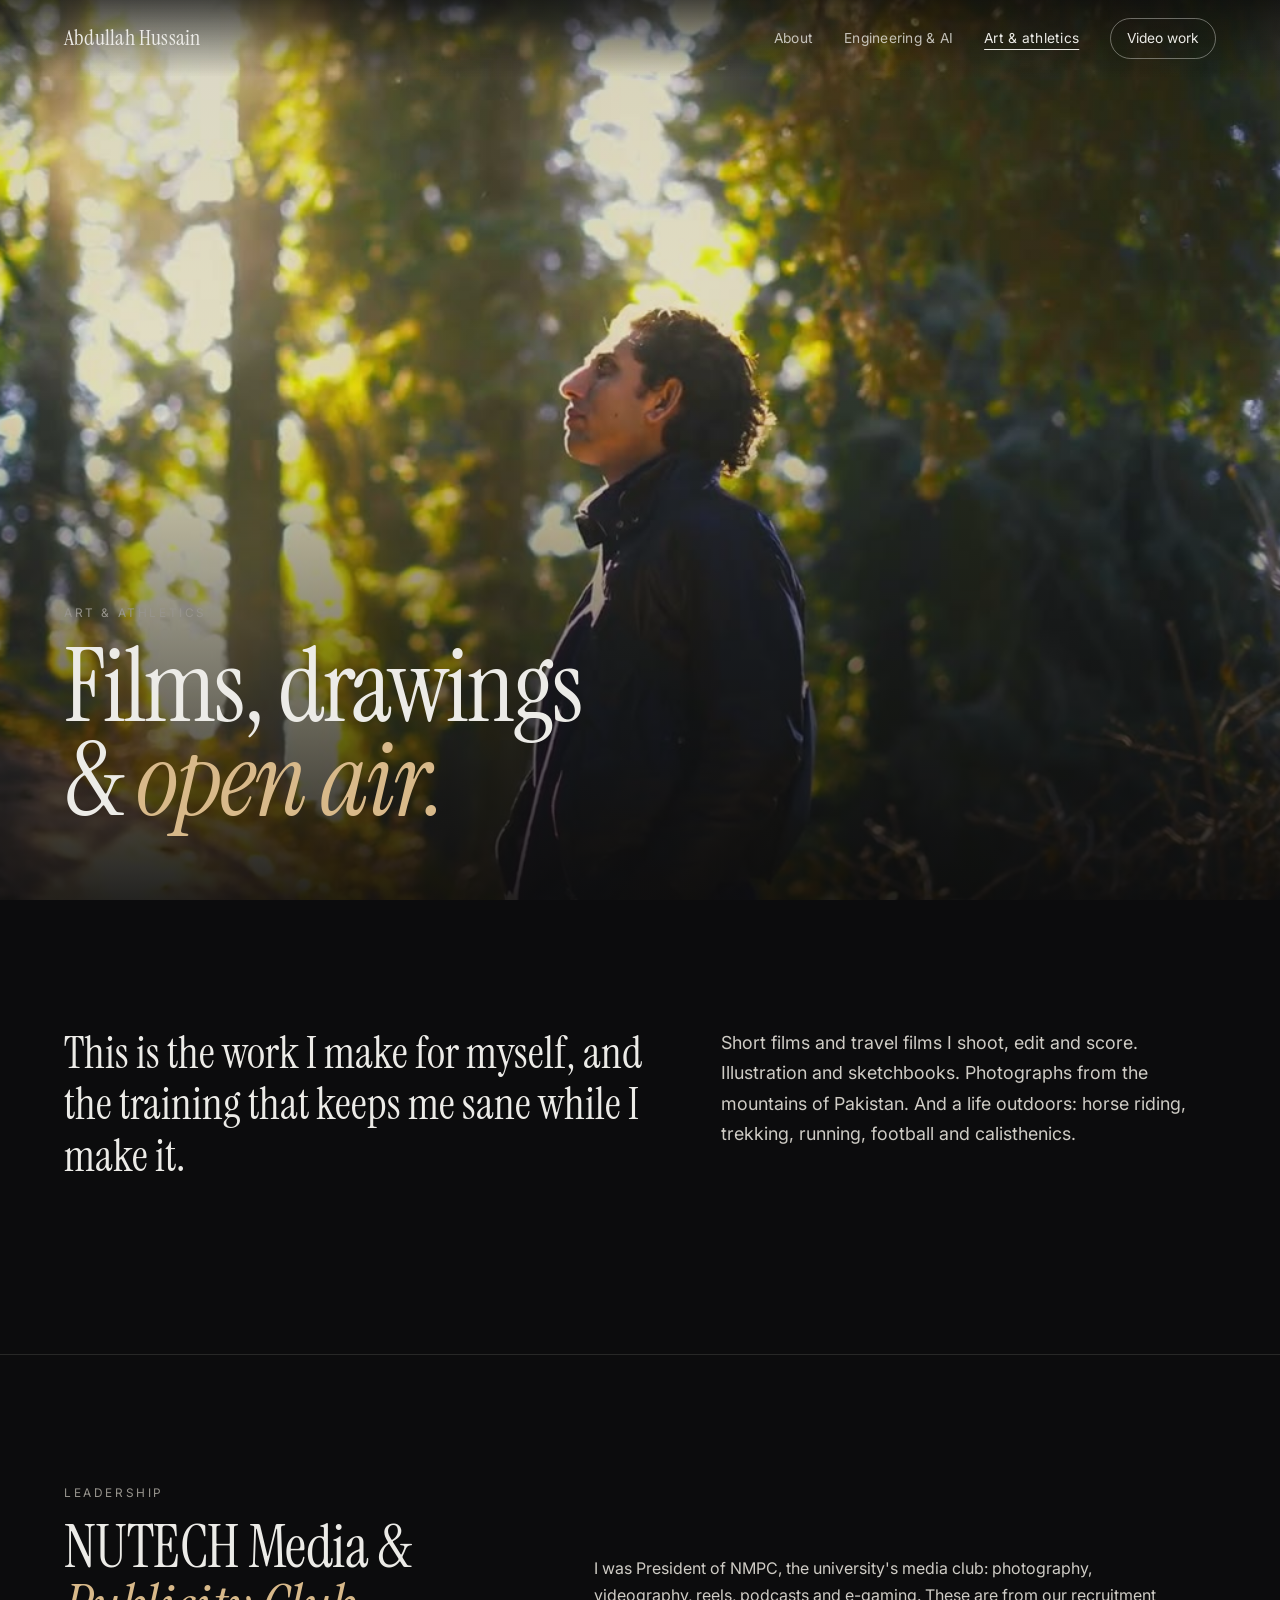
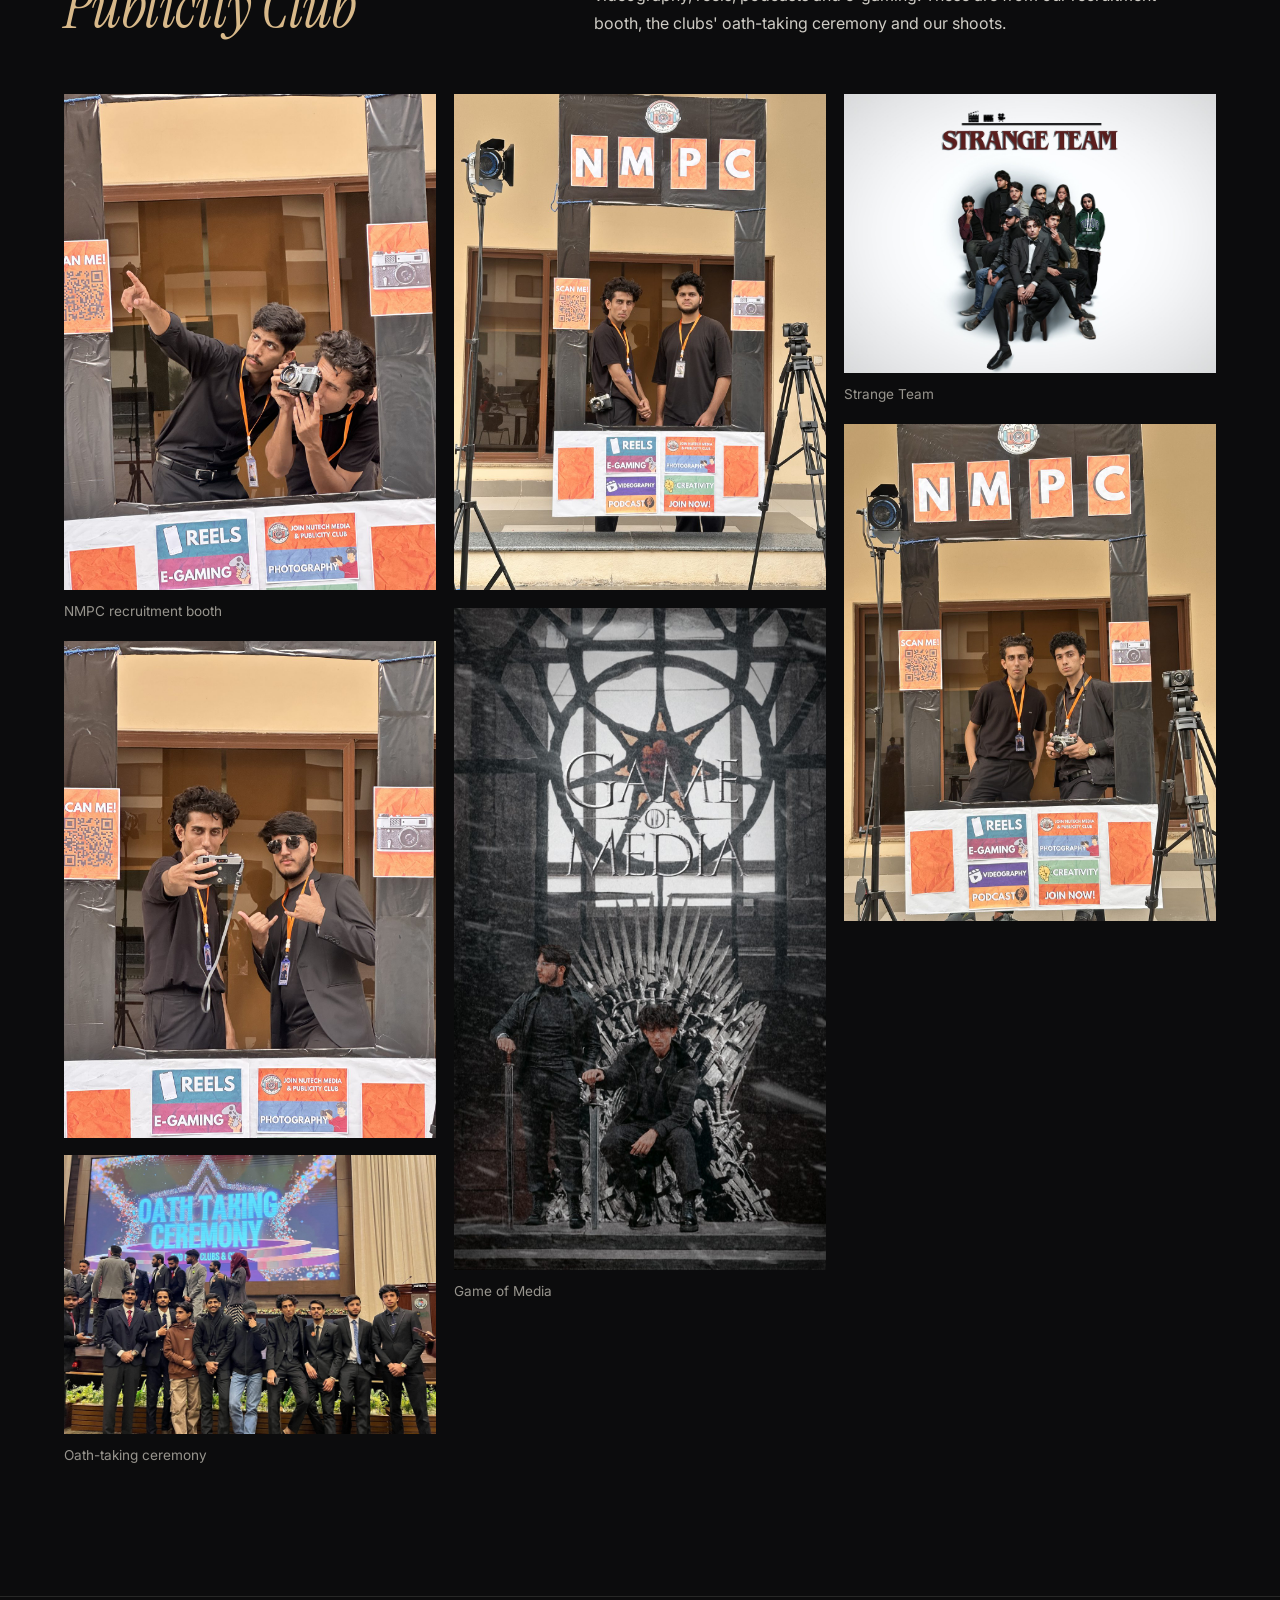
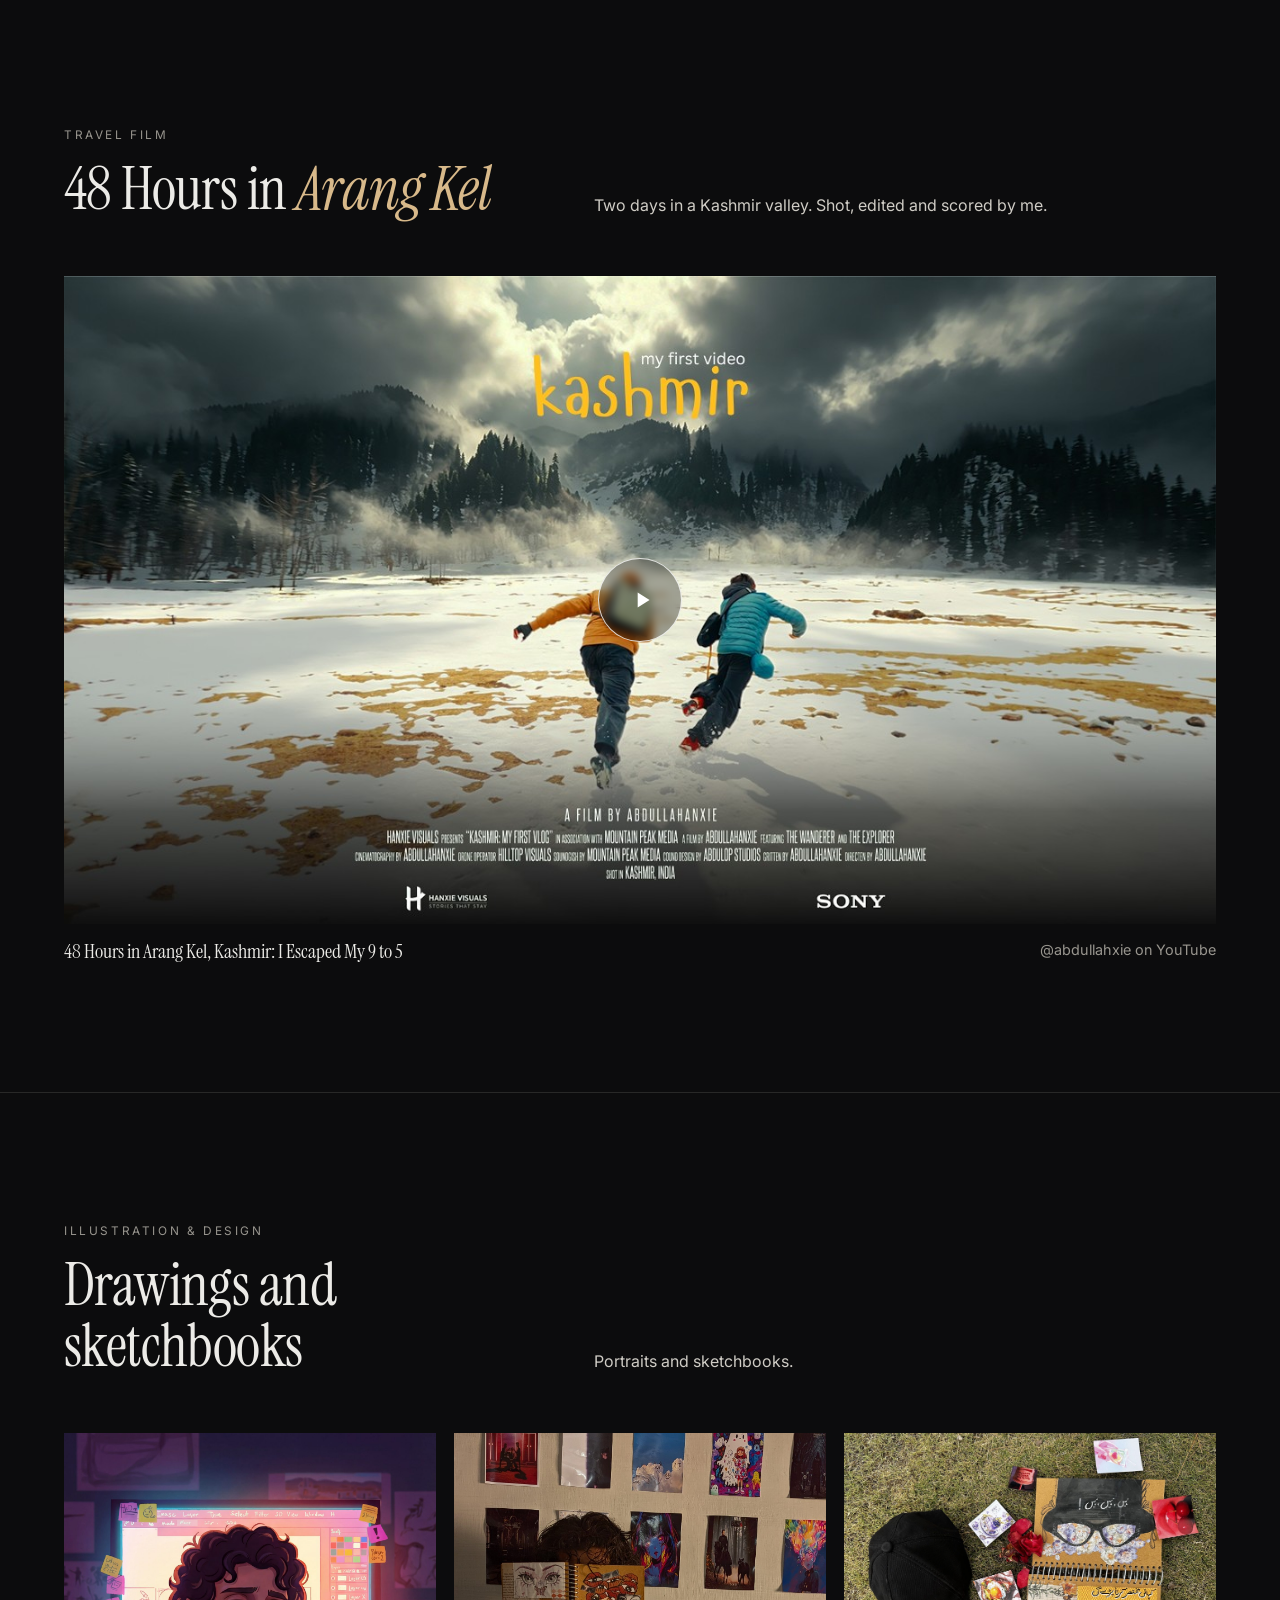
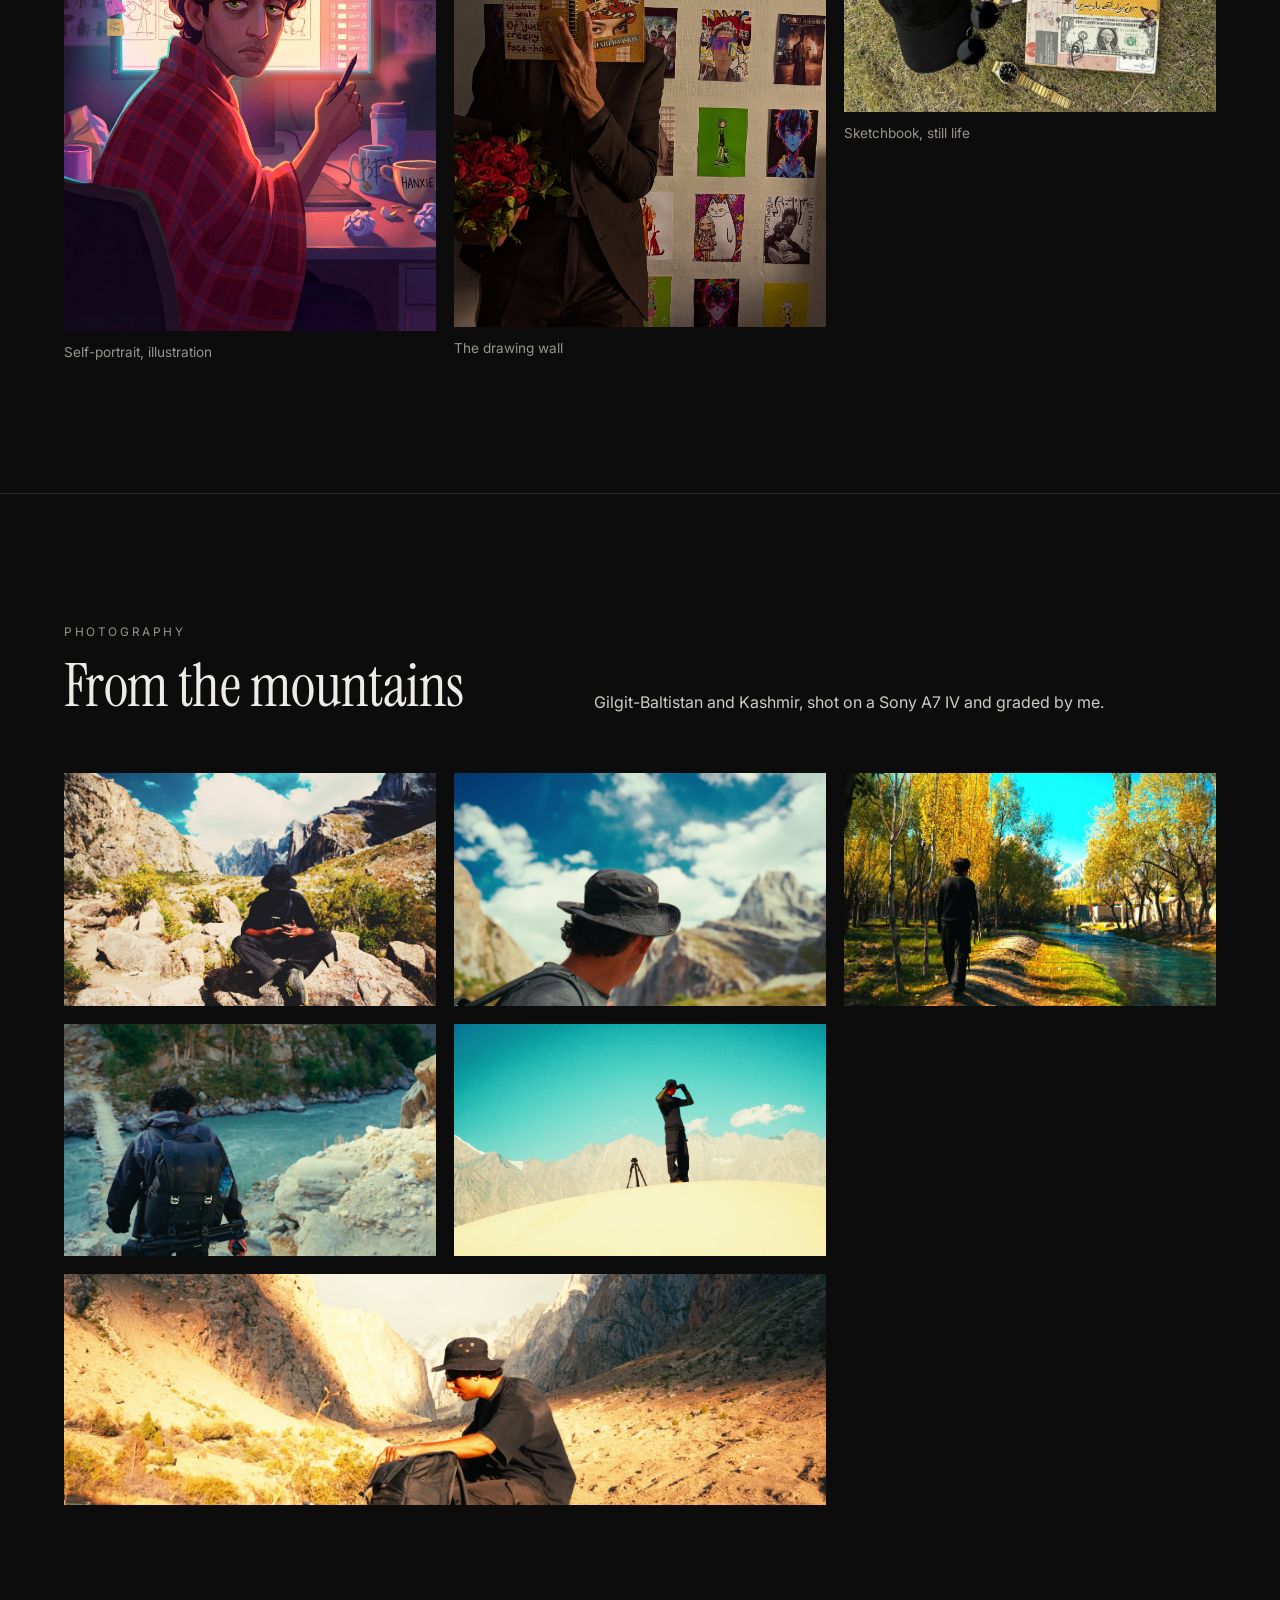
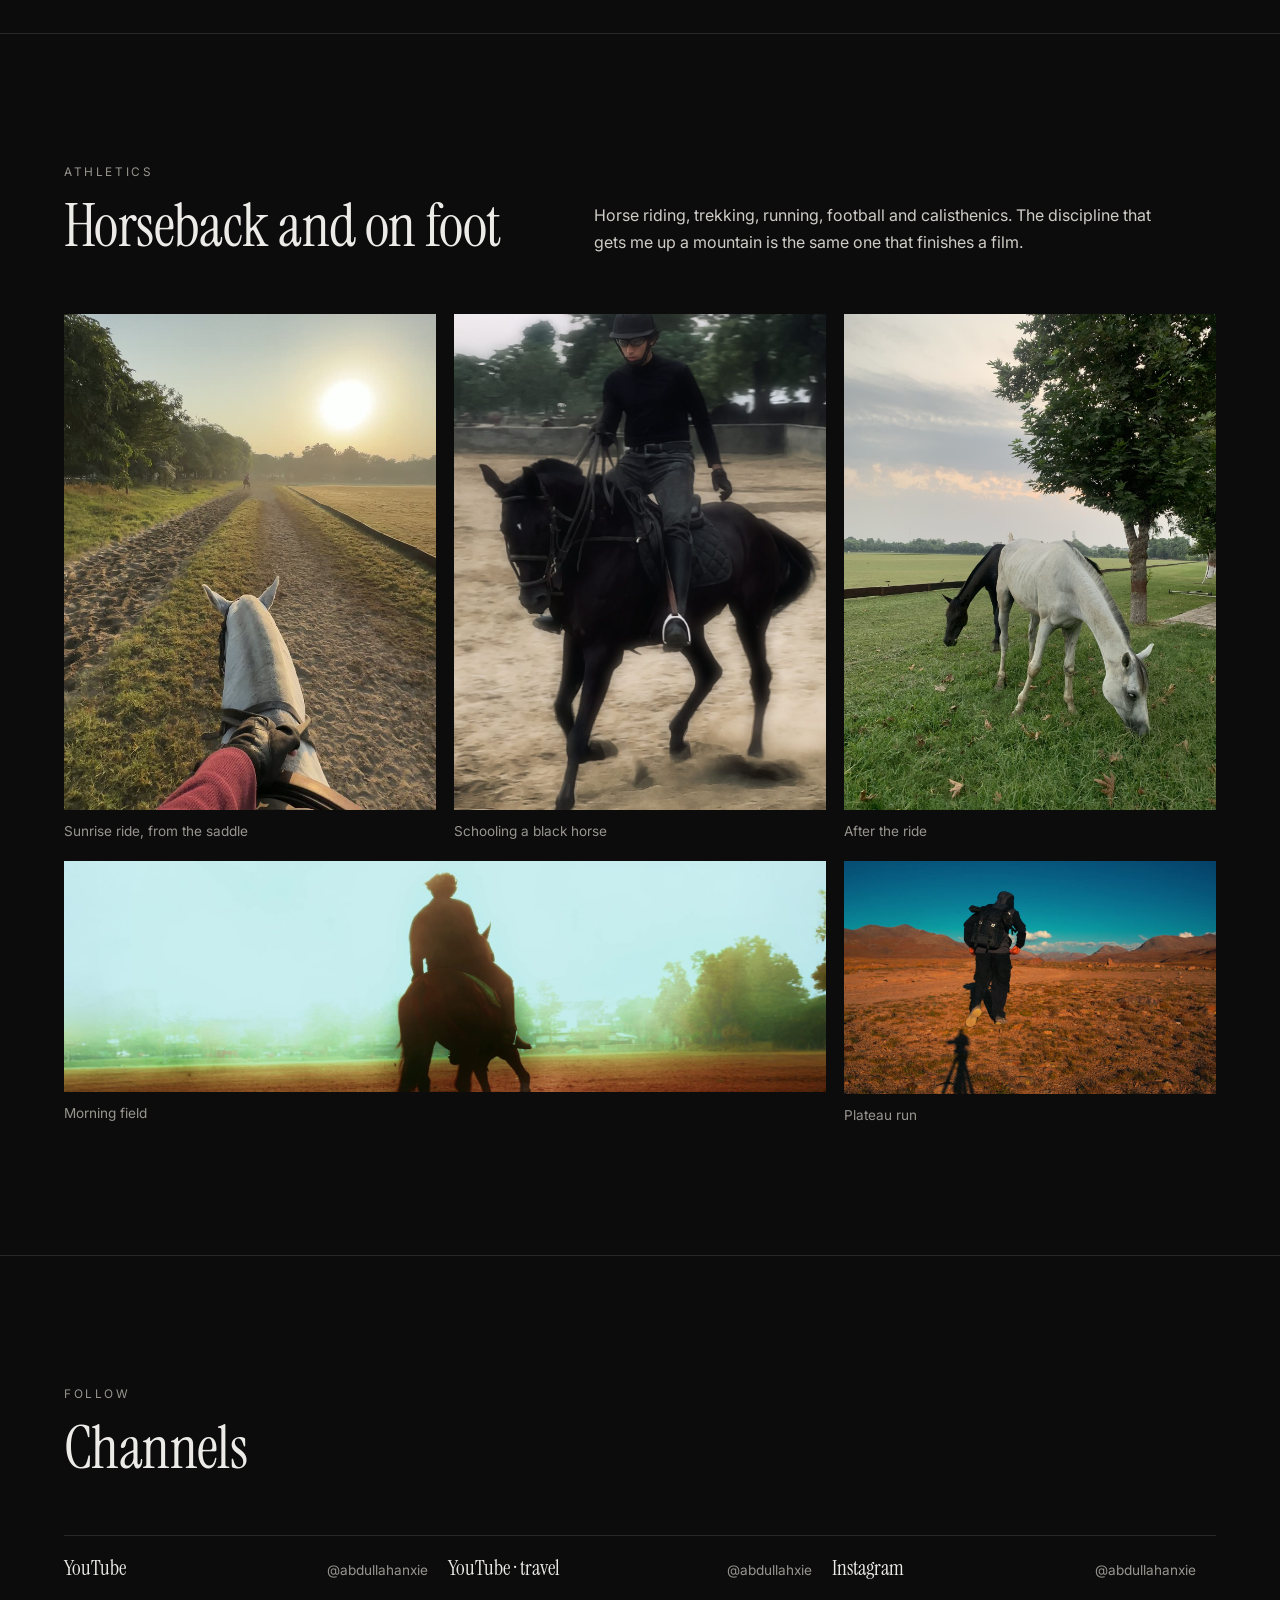
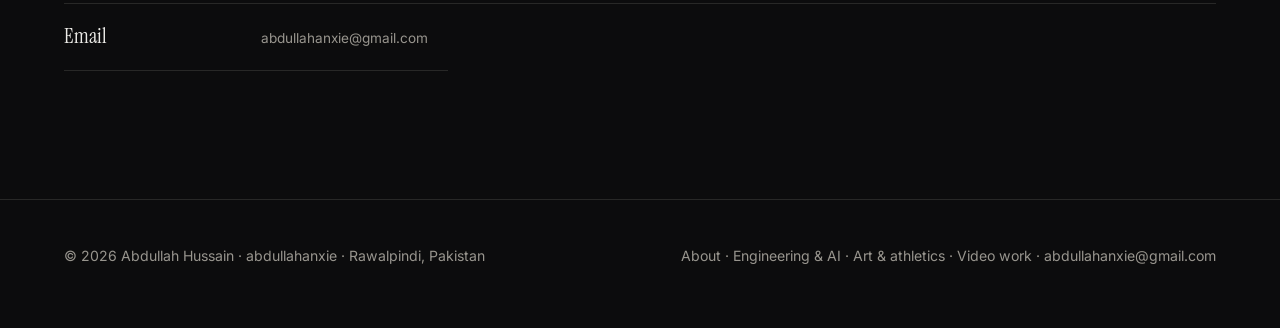
==== commit 2c6f29cf: "Hub v4: highlight reel (no talking to camera) as hero, NMPC presidency + photos at natural ratio, dr" ====
--- a/art/index.html
+++ b/art/index.html
@@ -36,7 +36,7 @@
 
 <main>
   <header class="hero">
-    <video src="../media/nf_night_ride.mp4" poster="../media/nf_night_ride.jpg" muted loop playsinline autoplay preload="auto" aria-hidden="true"></video>
+    <video src="../media/reel.mp4" poster="../media/reel.jpg" muted loop playsinline autoplay preload="auto" aria-hidden="true"></video>
     <div class="wrap">
       <span class="label">Art &amp; athletics</span>
       <h1 class="display" style="margin-top:14px;font-size:clamp(3rem,8vw,7.4rem)">Films, drawings<br>&amp; <em>open air.</em></h1>
@@ -52,12 +52,15 @@
 
   <section>
     <div class="wrap">
-      <div class="sec-head"><div><span class="label">Short film</span><h2>This world is <em>too noisy</em></h2></div><p>A night film shot at a city fair: neon, rides and quiet moments, with Japanese and English subtitles. Shot and edited by me.</p></div>
-      <div class="grid g2">
-        <figure><div class="frame cine"><video src="../media/nf_night_fair.mp4" poster="../media/nf_night_fair.jpg" muted loop playsinline autoplay preload="metadata" aria-label="Night film at the fair"></video></div></figure>
-        <figure><div class="frame cine"><video src="../media/nf_night_lamp.mp4" poster="../media/nf_night_lamp.jpg" muted loop playsinline autoplay preload="metadata" aria-label="Blue-lit scene with a red lamp"></video></div></figure>
-        <figure><div class="frame cine"><video src="../media/nf_night_carousel.mp4" poster="../media/nf_night_carousel.jpg" muted loop playsinline autoplay preload="metadata" aria-label="Walking past a lit carousel"></video></div></figure>
-        <figure><div class="frame cine"><video src="../media/nf_night_ride.mp4" poster="../media/nf_night_ride.jpg" muted loop playsinline autoplay preload="metadata" aria-label="On a fairground ride at night"></video></div></figure>
+      <div class="sec-head" id="nmpc"><div><span class="label">Leadership</span><h2>NUTECH Media &amp; <em>Publicity Club</em></h2></div><p>I was President of NMPC, the university's media club: photography, videography, reels, podcasts and e-gaming. These are from our recruitment booth, the clubs' oath-taking ceremony and our shoots.</p></div>
+      <div class="masonry">
+        <figure><img src="../media/nf_nmpc2.jpg" alt="NMPC recruitment booth" loading="lazy"><figcaption>NMPC recruitment booth</figcaption></figure>
+        <figure><img src="../media/nf_nmpc1.jpg" alt="At the NMPC booth with a film camera" loading="lazy"></figure>
+        <figure><img src="../media/nf_oath.jpg" alt="Clubs and societies oath-taking ceremony" loading="lazy"><figcaption>Oath-taking ceremony</figcaption></figure>
+        <figure><img src="../media/nf_nmpc3.jpg" alt="Camera in hand at the NMPC frame" loading="lazy"></figure>
+        <figure><img src="../media/nf_throne.jpg" alt="Game of Media shoot" loading="lazy"><figcaption>Game of Media</figcaption></figure>
+        <figure><img src="../media/nf_strangeteam.jpg" alt="Strange Team poster" loading="lazy"><figcaption>Strange Team</figcaption></figure>
+        <figure><img src="../media/nf_nmpc4.jpg" alt="NMPC booth with lights and tripods" loading="lazy"></figure>
       </div>
     </div>
   </section>
@@ -72,13 +75,11 @@
 
   <section>
     <div class="wrap">
-      <div class="sec-head"><div><span class="label">Illustration &amp; design</span><h2>Drawings and sketchbooks</h2></div><p>Portraits, sketchbooks, posters and staged photographs.</p></div>
-      <div class="grid g3">
-        <figure><div class="frame tall"><img src="../media/nf_illustration.jpg" alt="Illustrated self-portrait at a desk" loading="lazy"></div><figcaption>Self-portrait, illustration</figcaption></figure>
-        <figure><div class="frame tall"><img src="../media/nf_artwall.jpg" alt="Holding a sketchbook in front of a wall of drawings" loading="lazy"></div><figcaption>The drawing wall</figcaption></figure>
-        <figure><div class="frame tall"><img src="../media/nf_throne.jpg" alt="Staged photograph on a throne" loading="lazy"></div><figcaption>Game of Media, staged portrait</figcaption></figure>
-        <figure class="span2"><div class="frame land"><img src="../media/nf_flatlay.jpg" alt="Sketchbook flat lay with cap and sunglasses" loading="lazy"></div><figcaption>Sketchbook, still life</figcaption></figure>
-        <figure><div class="frame land"><img src="../media/nf_strangeteam.jpg" alt="Strange Team group poster" loading="lazy" style="object-position:50% 50%"></div><figcaption>Strange Team, poster</figcaption></figure>
+      <div class="sec-head"><div><span class="label">Illustration &amp; design</span><h2>Drawings and sketchbooks</h2></div><p>Portraits and sketchbooks.</p></div>
+      <div class="masonry">
+        <figure><img src="../media/nf_illustration.jpg" alt="Illustrated self-portrait at a desk" loading="lazy"><figcaption>Self-portrait, illustration</figcaption></figure>
+        <figure><img src="../media/nf_artwall.jpg" alt="Holding a sketchbook in front of a wall of drawings" loading="lazy"><figcaption>The drawing wall</figcaption></figure>
+        <figure><img src="../media/nf_flatlay.jpg" alt="Sketchbook flat lay with cap and sunglasses" loading="lazy"><figcaption>Sketchbook, still life</figcaption></figure>
       </div>
     </div>
   </section>
@@ -87,8 +88,7 @@
     <div class="wrap">
       <div class="sec-head"><div><span class="label">Photography</span><h2>From the mountains</h2></div><p>Gilgit-Baltistan and Kashmir, shot on a Sony A7 IV and graded by me.</p></div>
       <div class="grid g3">
-        <figure class="span2"><div class="frame land"><img src="../media/nf_rocks.jpg" alt="Resting on boulders below granite peaks" loading="lazy"></div></figure>
-        <figure><div class="frame land"><img src="../media/nf_hat2.jpg" alt="Portrait under the peaks" loading="lazy" style="object-position:45% 50%"></div></figure>
+        <figure><div class="frame land"><img src="../media/nf_rocks.jpg" alt="Resting on boulders below granite peaks" loading="lazy"></div></figure>
         <figure><div class="frame land"><img src="../media/nf_peaksview.jpg" alt="Looking up at the peaks" loading="lazy"></div></figure>
         <figure><div class="frame land"><img src="../media/nf_autumn.jpg" alt="Walking an autumn riverbank" loading="lazy"></div></figure>
         <figure><div class="frame land"><img src="../media/nf_riverpack.jpg" alt="Crossing a river gorge with a pack" loading="lazy"></div></figure>
--- a/assets/site.css
+++ b/assets/site.css
@@ -150,3 +150,8 @@
 footer a:hover { color: var(--fg); }
 .span2 .frame.land { aspect-ratio: 33 / 10; }
 @media (max-width: 900px) { .span2 .frame.land { aspect-ratio: 16 / 10; } }
+
+/* natural-ratio gallery (photos keep their own proportions, never cropped) */
+.masonry { columns: 3 280px; column-gap: clamp(10px, 1.4vw, 18px); }
+.masonry figure { break-inside: avoid; margin: 0 0 clamp(10px, 1.4vw, 18px); }
+.masonry img { width: 100%; height: auto; background: var(--bg-2); }
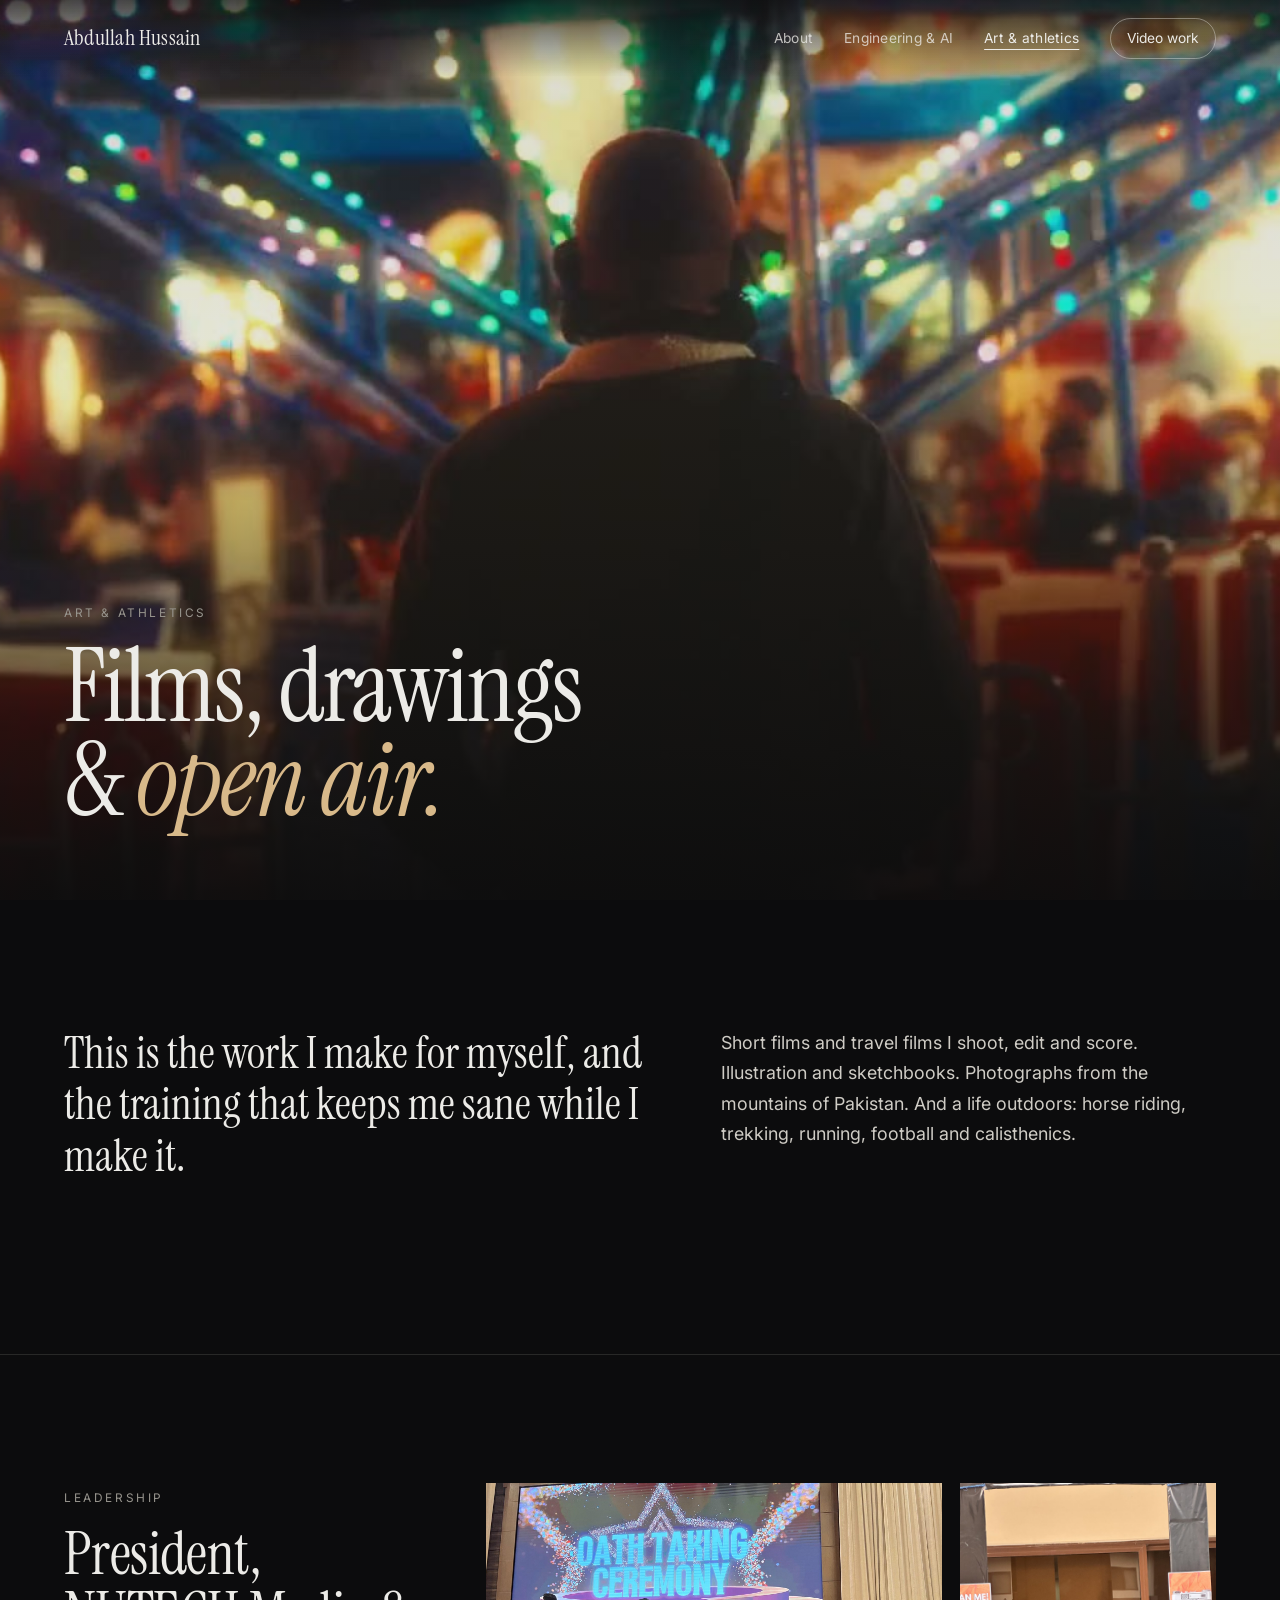
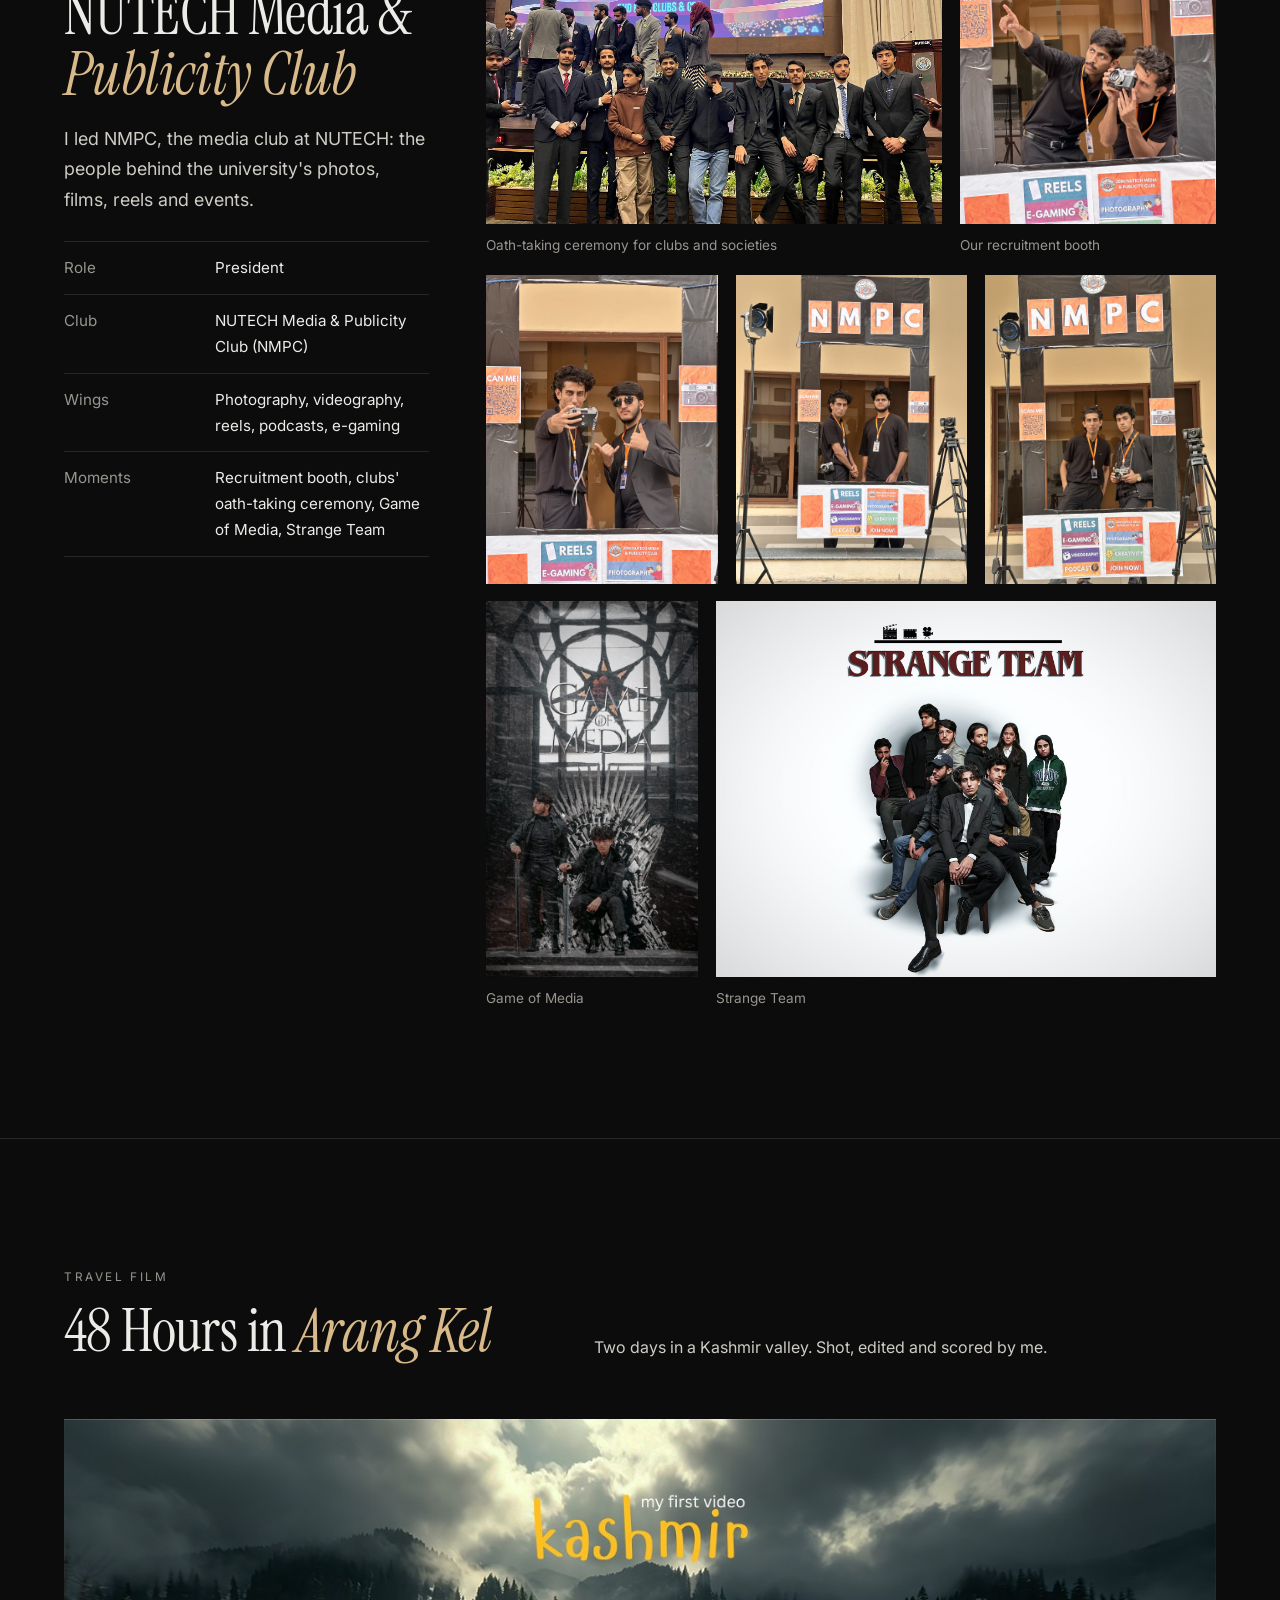
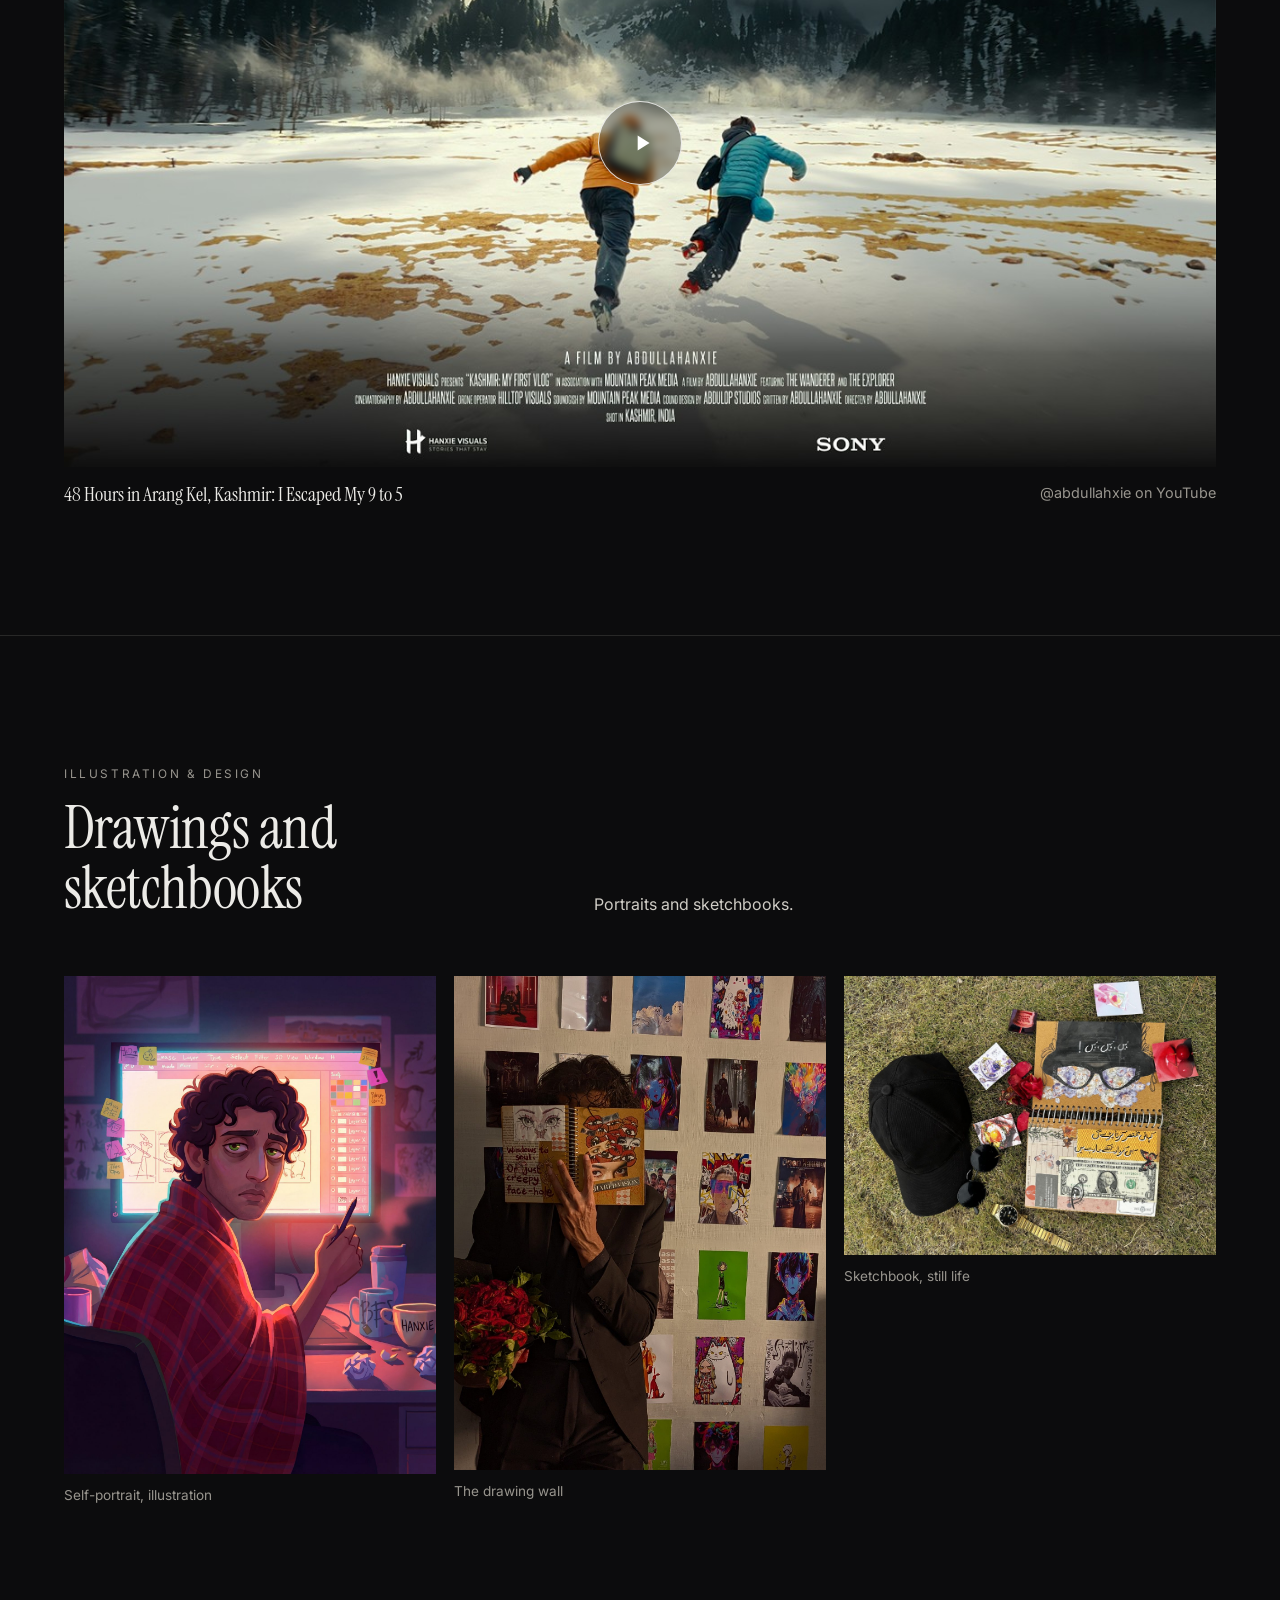
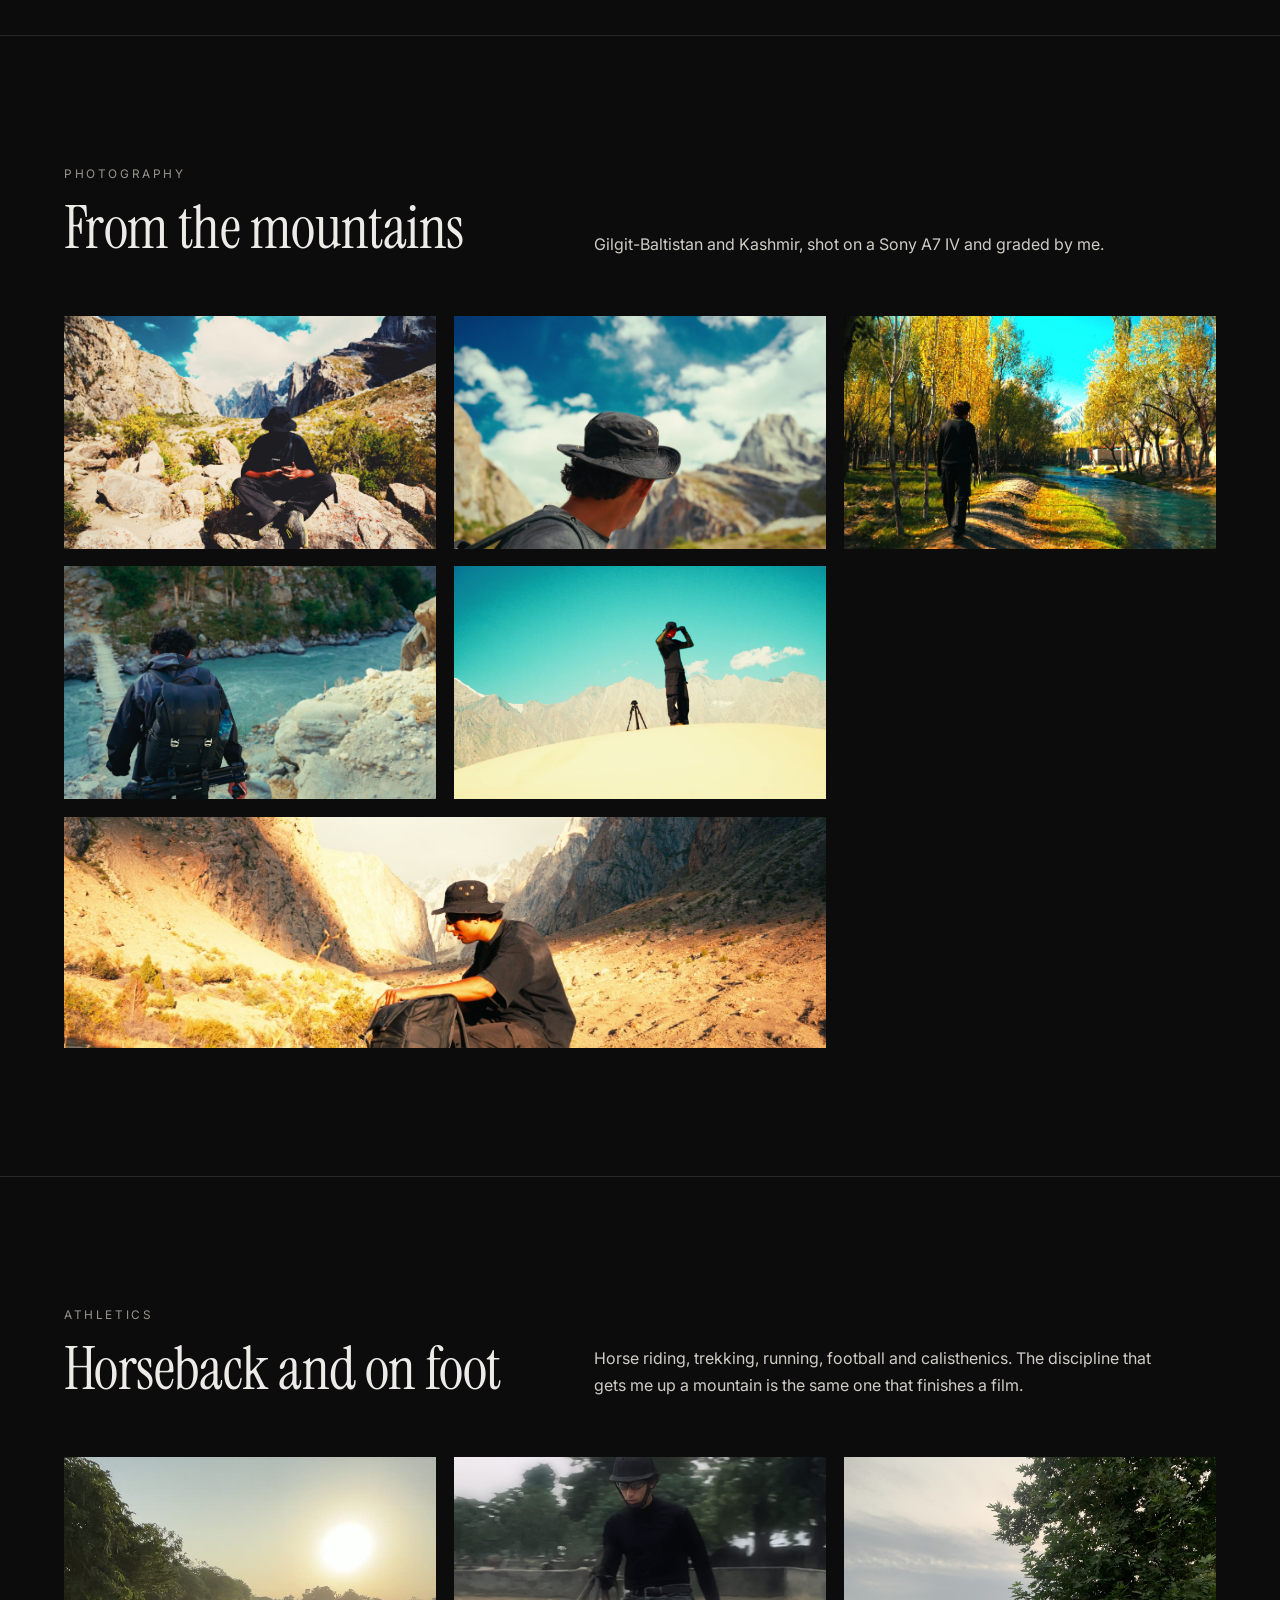
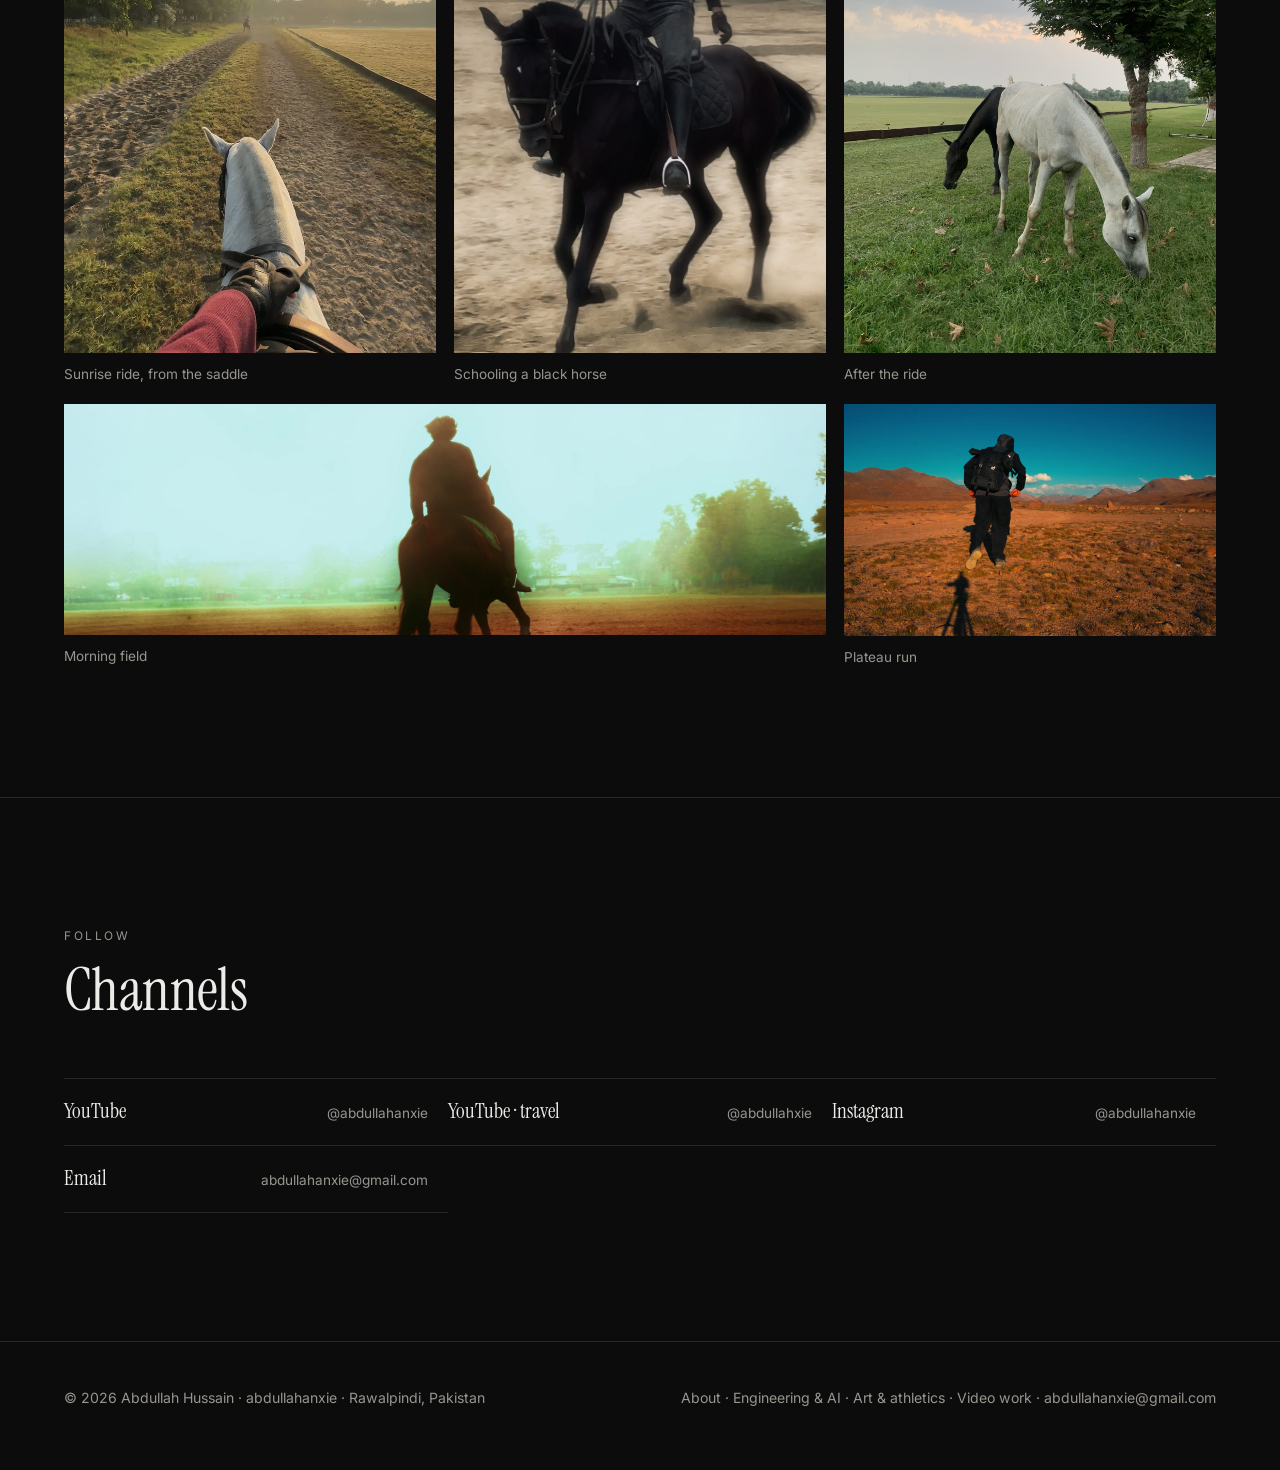
==== commit 4bb3c22e: "Reel v2 (opens on Joyland then the bike; no horses, cap, bridge or shirt shots; elevator past its op" ====
--- a/art/index.html
+++ b/art/index.html
@@ -52,15 +52,33 @@
 
   <section>
     <div class="wrap">
-      <div class="sec-head" id="nmpc"><div><span class="label">Leadership</span><h2>NUTECH Media &amp; <em>Publicity Club</em></h2></div><p>I was President of NMPC, the university's media club: photography, videography, reels, podcasts and e-gaming. These are from our recruitment booth, the clubs' oath-taking ceremony and our shoots.</p></div>
-      <div class="masonry">
-        <figure><img src="../media/nf_nmpc2.jpg" alt="NMPC recruitment booth" loading="lazy"><figcaption>NMPC recruitment booth</figcaption></figure>
-        <figure><img src="../media/nf_nmpc1.jpg" alt="At the NMPC booth with a film camera" loading="lazy"></figure>
-        <figure><img src="../media/nf_oath.jpg" alt="Clubs and societies oath-taking ceremony" loading="lazy"><figcaption>Oath-taking ceremony</figcaption></figure>
-        <figure><img src="../media/nf_nmpc3.jpg" alt="Camera in hand at the NMPC frame" loading="lazy"></figure>
-        <figure><img src="../media/nf_throne.jpg" alt="Game of Media shoot" loading="lazy"><figcaption>Game of Media</figcaption></figure>
-        <figure><img src="../media/nf_strangeteam.jpg" alt="Strange Team poster" loading="lazy"><figcaption>Strange Team</figcaption></figure>
-        <figure><img src="../media/nf_nmpc4.jpg" alt="NMPC booth with lights and tripods" loading="lazy"></figure>
+      <div class="nmpc" id="nmpc">
+        <div class="nmpc-side">
+          <span class="label">Leadership</span>
+          <h2 style="margin-top:14px">President, NUTECH Media &amp; <em>Publicity Club</em></h2>
+          <p class="lede" style="margin-top:20px">I led NMPC, the media club at NUTECH: the people behind the university's photos, films, reels and events.</p>
+          <ul class="facts">
+            <li><span>Role</span><span>President</span></li>
+            <li><span>Club</span><span>NUTECH Media &amp; Publicity Club (NMPC)</span></li>
+            <li><span>Wings</span><span>Photography, videography, reels, podcasts, e-gaming</span></li>
+            <li><span>Moments</span><span>Recruitment booth, clubs' oath-taking ceremony, Game of Media, Strange Team</span></li>
+          </ul>
+        </div>
+        <div class="nmpc-photos">
+          <div class="jrow">
+            <figure style="flex:1.333"><img src="../media/nf_oath.jpg" alt="Clubs and societies oath-taking ceremony at NUTECH" loading="lazy"><figcaption>Oath-taking ceremony for clubs and societies</figcaption></figure>
+            <figure style="flex:.75"><img src="../media/nf_nmpc2.jpg" alt="At the NMPC recruitment booth" loading="lazy"><figcaption>Our recruitment booth</figcaption></figure>
+          </div>
+          <div class="jrow">
+            <figure style="flex:.75"><img src="../media/nf_nmpc1.jpg" alt="With a film camera at the NMPC frame" loading="lazy"></figure>
+            <figure style="flex:.75"><img src="../media/nf_nmpc3.jpg" alt="Camera in hand at the NMPC frame" loading="lazy"></figure>
+            <figure style="flex:.75"><img src="../media/nf_nmpc4.jpg" alt="The NMPC booth with lights and tripods" loading="lazy"></figure>
+          </div>
+          <div class="jrow">
+            <figure style="flex:.5625"><img src="../media/nf_throne.jpg" alt="Game of Media shoot" loading="lazy"><figcaption>Game of Media</figcaption></figure>
+            <figure style="flex:1.333"><img src="../media/nf_strangeteam.jpg" alt="Strange Team poster" loading="lazy"><figcaption>Strange Team</figcaption></figure>
+          </div>
+        </div>
       </div>
     </div>
   </section>
--- a/assets/site.css
+++ b/assets/site.css
@@ -155,3 +155,13 @@
 .masonry { columns: 3 280px; column-gap: clamp(10px, 1.4vw, 18px); }
 .masonry figure { break-inside: avoid; margin: 0 0 clamp(10px, 1.4vw, 18px); }
 .masonry img { width: 100%; height: auto; background: var(--bg-2); }
+
+/* NMPC feature: sticky role column + justified photo rows (equal heights, natural ratios, no cropping) */
+.nmpc { display: grid; grid-template-columns: minmax(280px, .8fr) 1.6fr; gap: clamp(28px, 4.5vw, 80px); align-items: start; }
+.nmpc-side { position: sticky; top: 110px; }
+.nmpc-photos { display: grid; gap: clamp(10px, 1.4vw, 18px); }
+.jrow { display: flex; gap: clamp(10px, 1.4vw, 18px); align-items: flex-start; }
+.jrow figure { flex-basis: 0; min-width: 0; margin: 0; }
+.jrow img { width: 100%; height: auto; display: block; background: var(--bg-2); }
+@media (max-width: 900px) { .nmpc { grid-template-columns: 1fr; } .nmpc-side { position: static; } }
+@media (max-width: 560px) { .jrow { flex-wrap: wrap; } .jrow figure { flex: 1 1 100% !important; } }
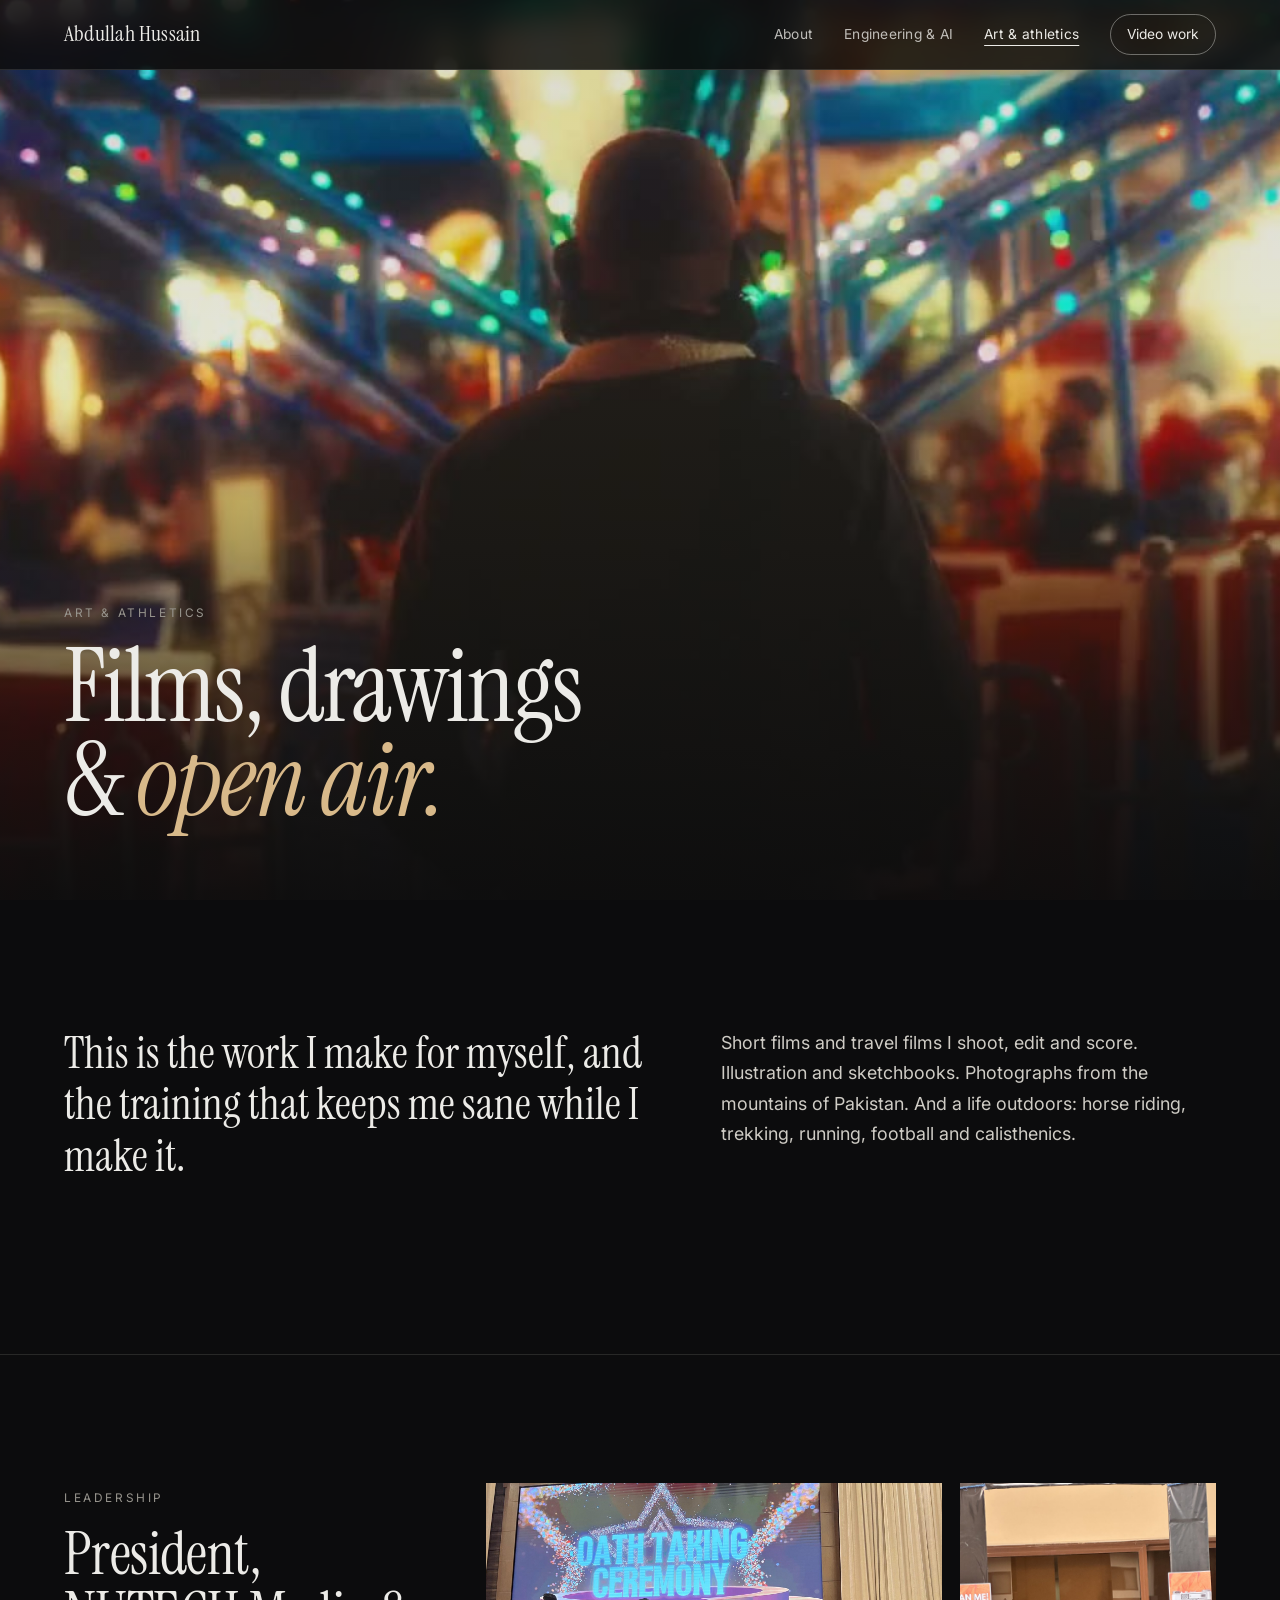
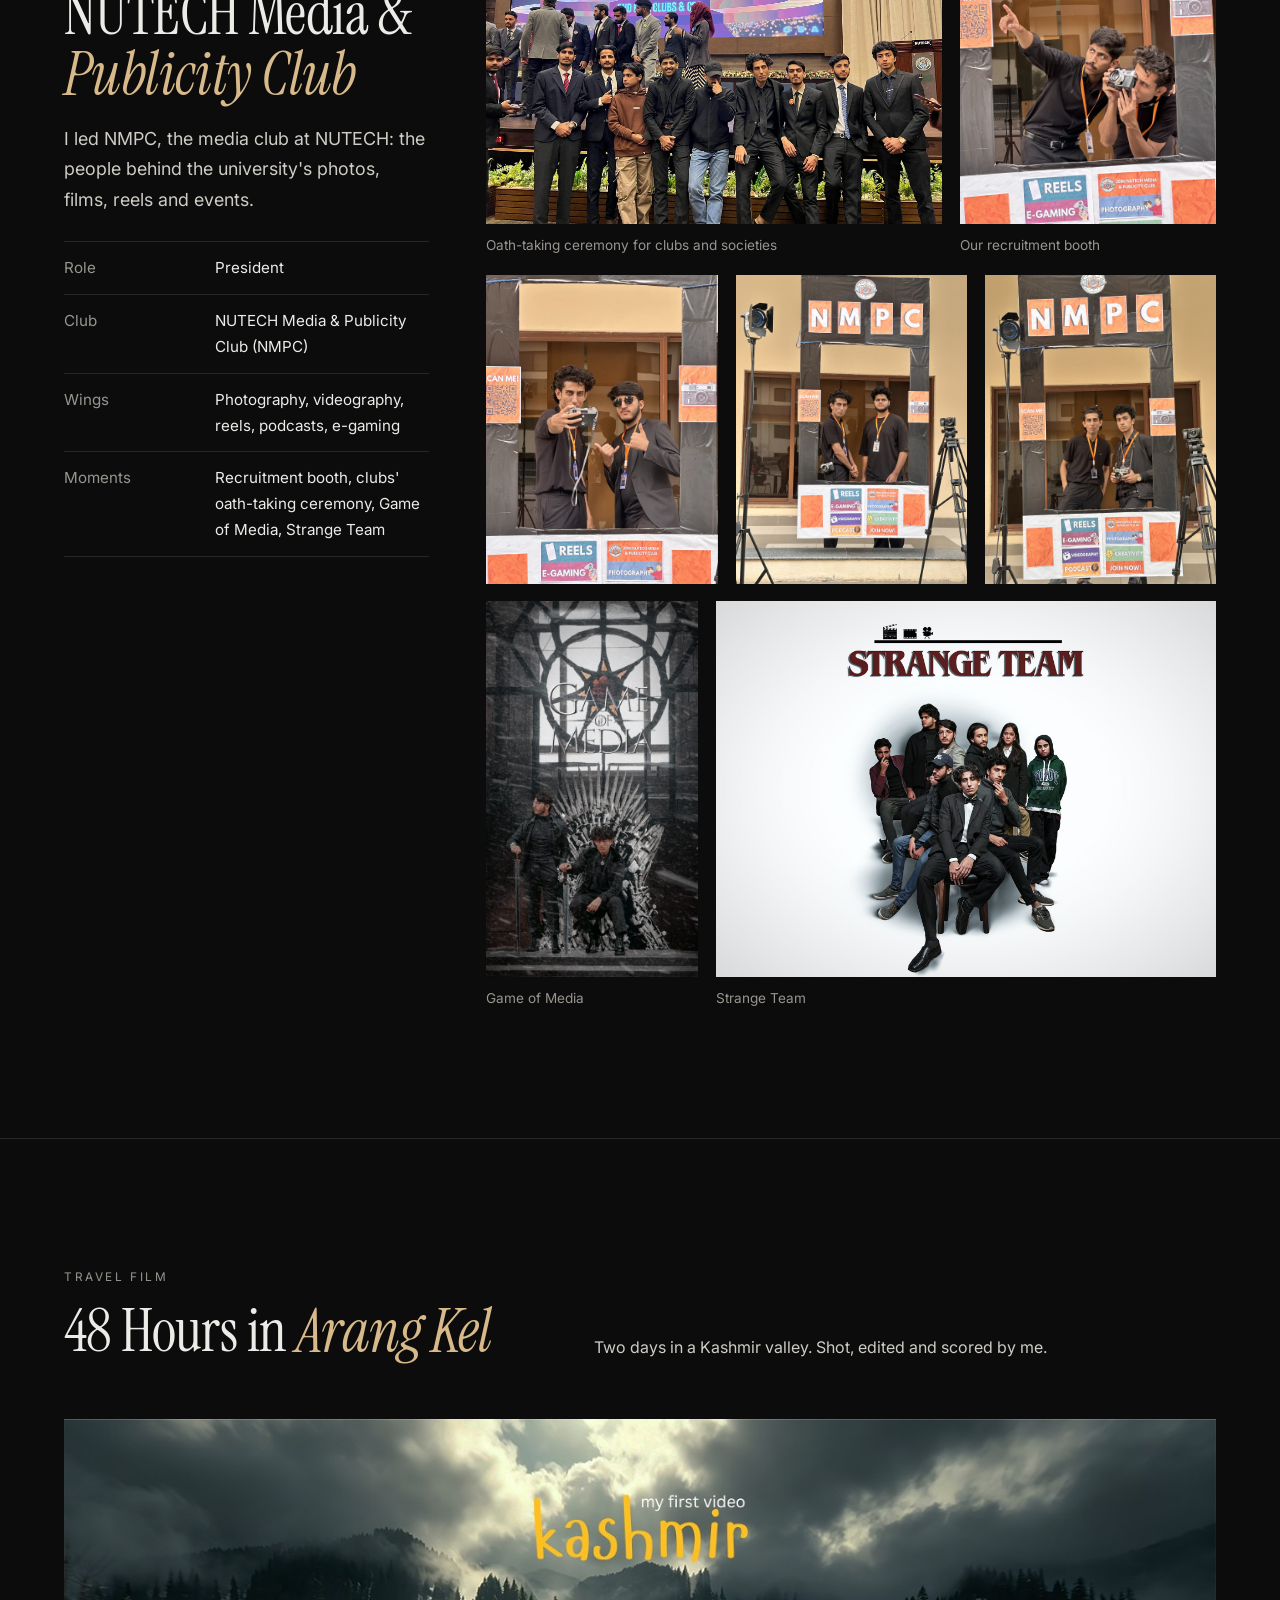
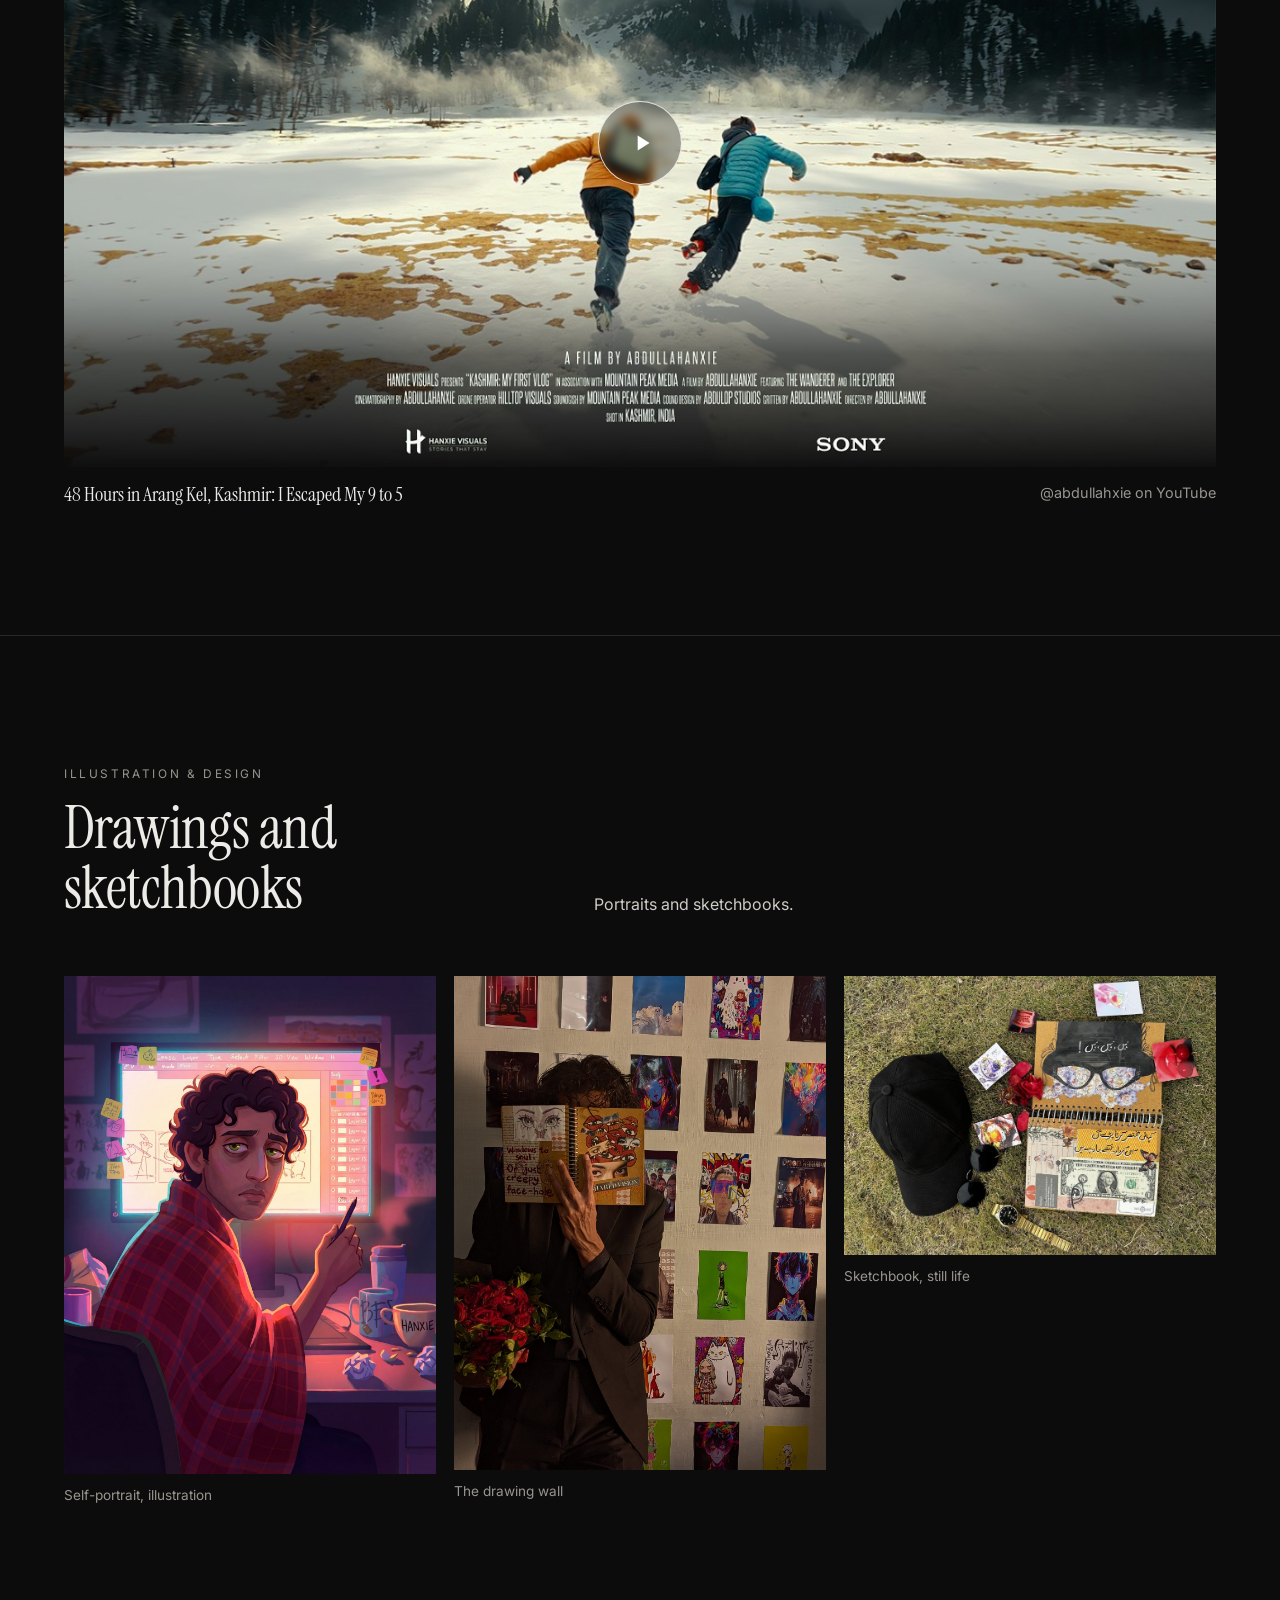
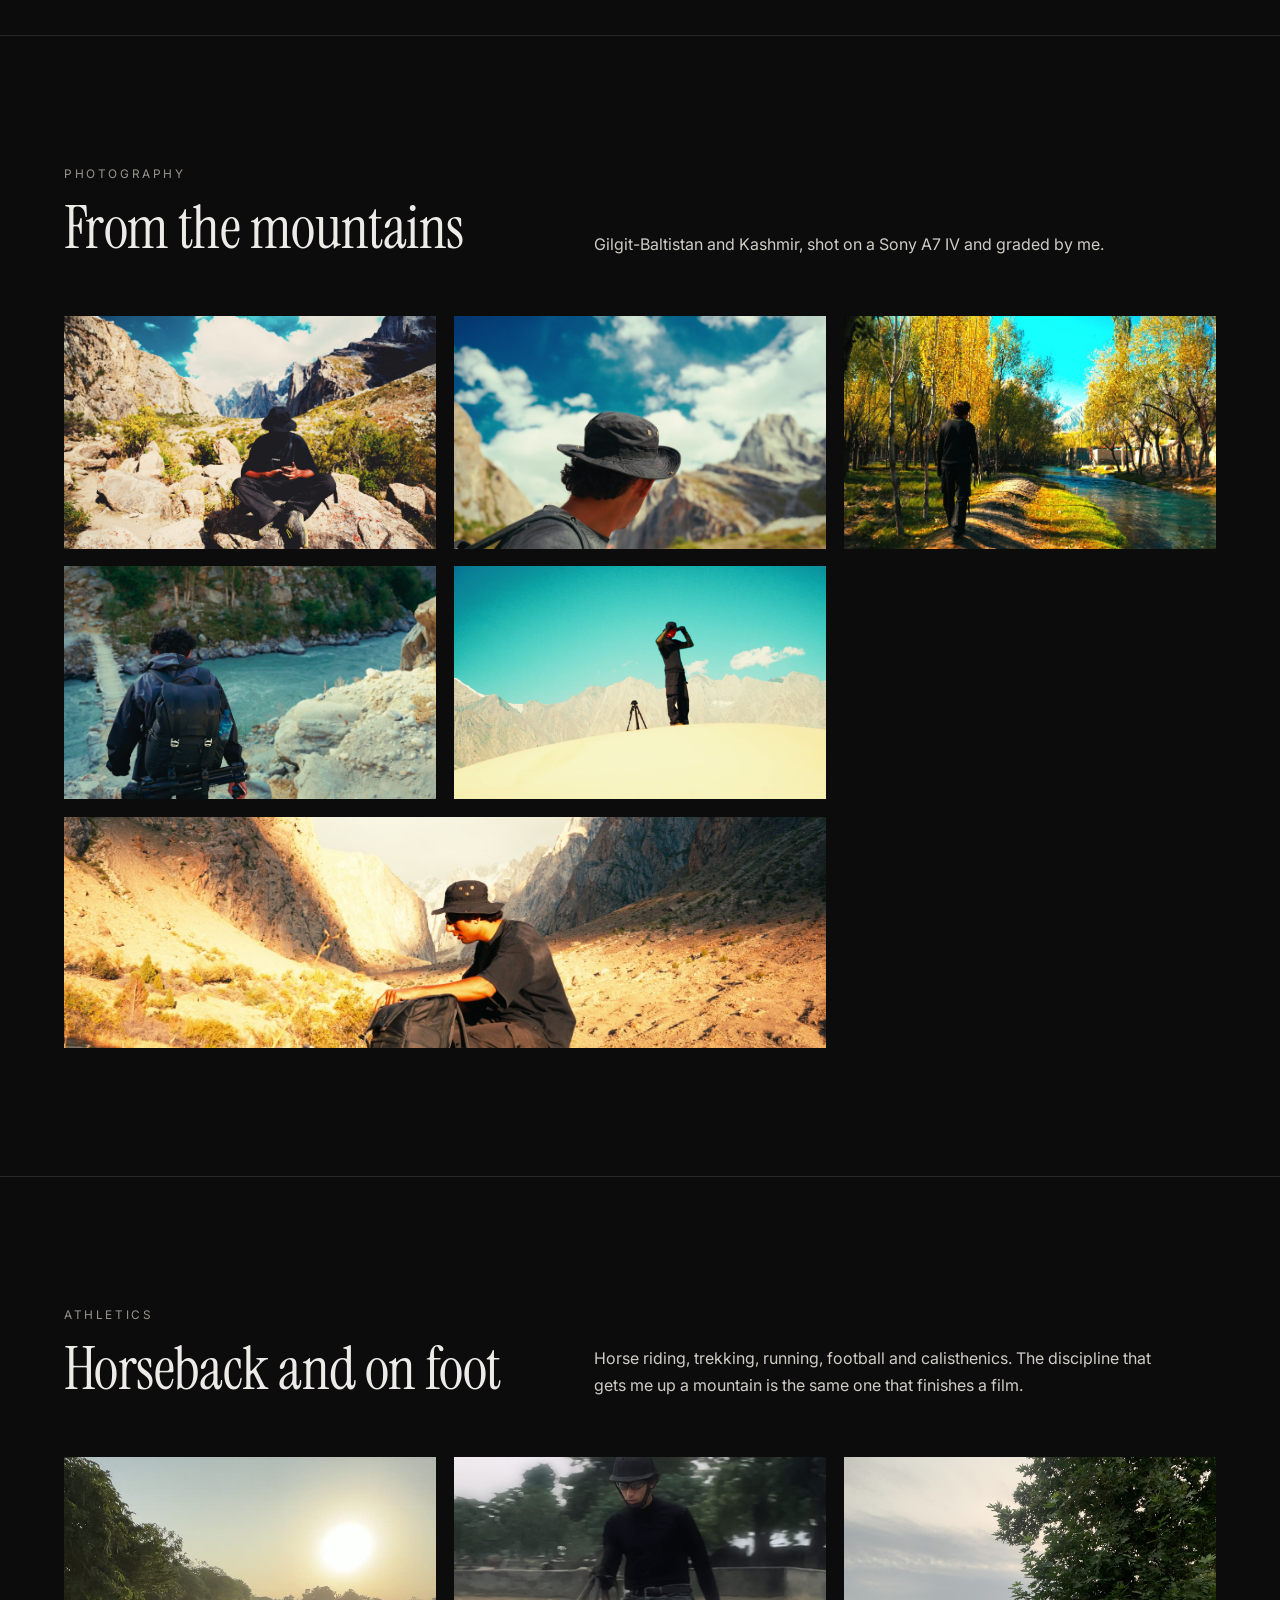
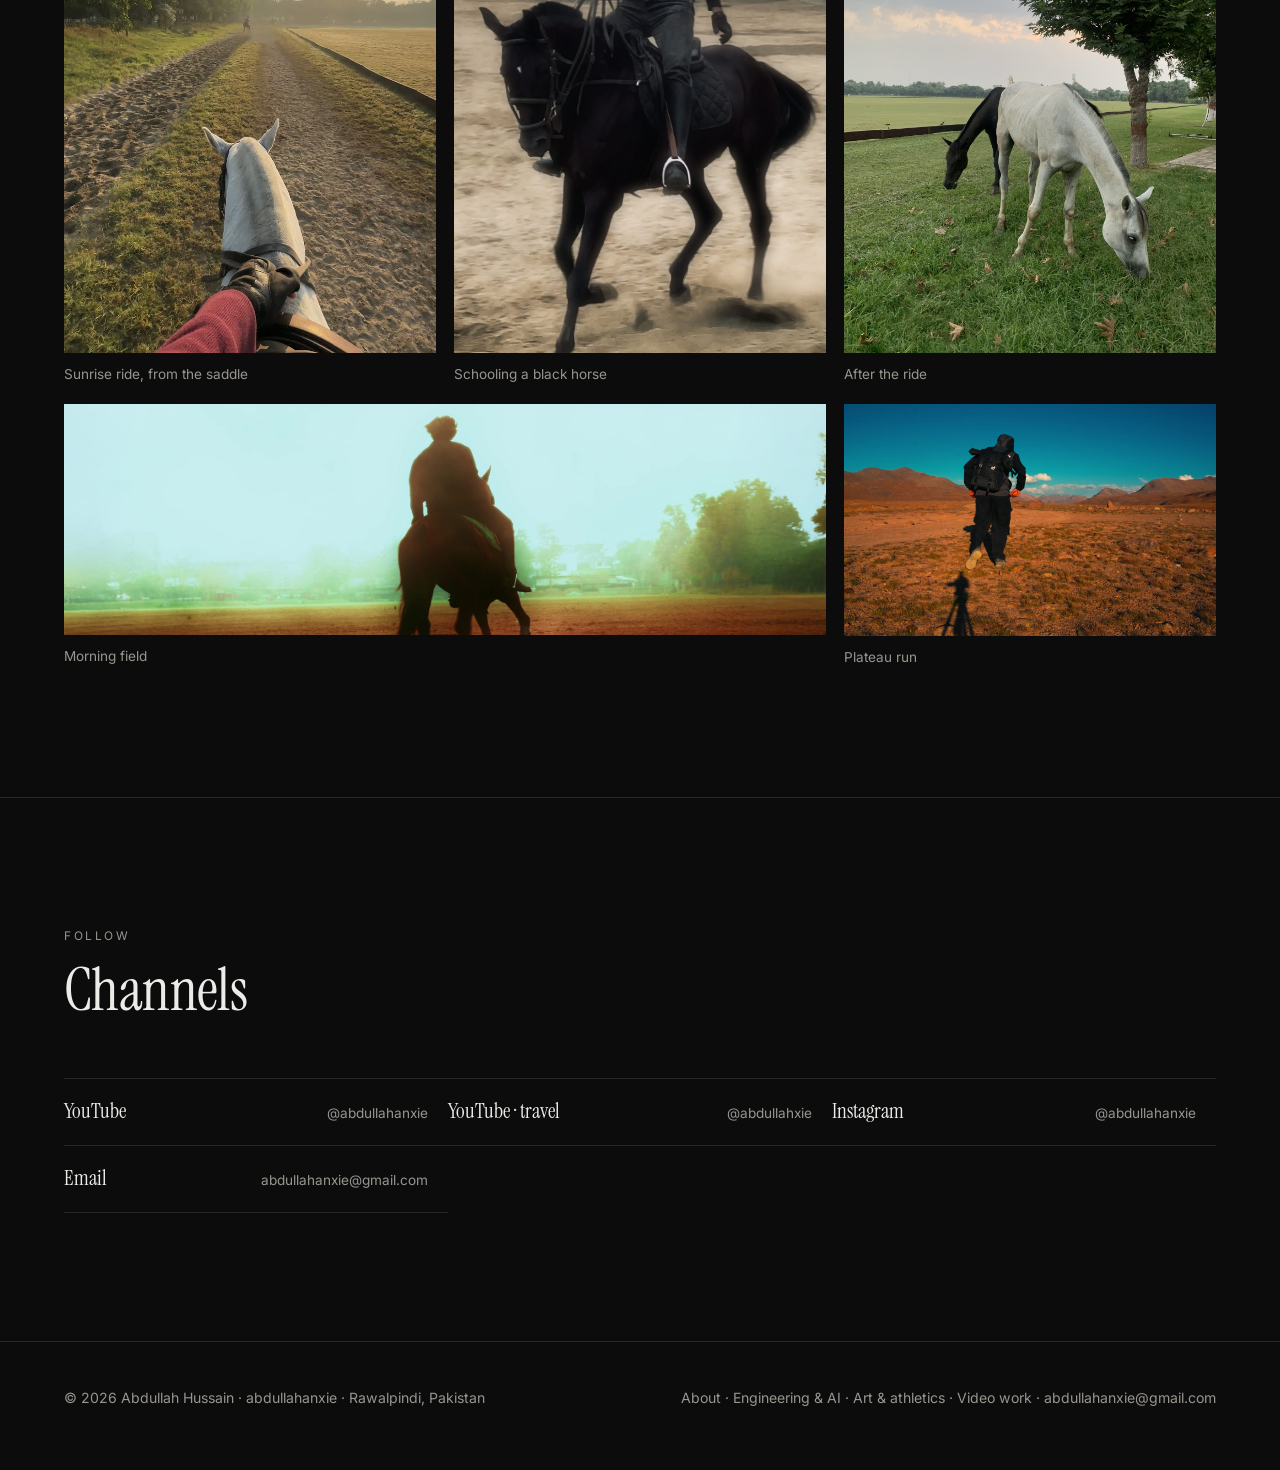
==== commit 82c5afe0: "Mobile: portrait reel for phones, reliable muted autoplay with no native play button, solid two-line" ====
--- a/art/index.html
+++ b/art/index.html
@@ -36,7 +36,7 @@
 
 <main>
   <header class="hero">
-    <video src="../media/reel.mp4" poster="../media/reel.jpg" muted loop playsinline autoplay preload="auto" aria-hidden="true"></video>
+    <video src="../media/reel.mp4" poster="../media/reel.jpg" data-mobile="../media/reel_m.mp4" data-mposter="../media/reel_m.jpg" muted loop playsinline webkit-playsinline autoplay disablepictureinpicture disableremoteplayback preload="metadata" aria-hidden="true"></video>
     <div class="wrap">
       <span class="label">Art &amp; athletics</span>
       <h1 class="display" style="margin-top:14px;font-size:clamp(3rem,8vw,7.4rem)">Films, drawings<br>&amp; <em>open air.</em></h1>
@@ -120,7 +120,7 @@
     <div class="wrap">
       <div class="sec-head"><div><span class="label">Athletics</span><h2>Horseback and on foot</h2></div><p>Horse riding, trekking, running, football and calisthenics. The discipline that gets me up a mountain is the same one that finishes a film.</p></div>
       <div class="grid g3">
-        <figure><div class="frame tall"><video src="../media/nf_horse_pov.mp4" poster="../media/nf_horse_pov.jpg" muted loop playsinline autoplay preload="metadata" aria-label="Riding at sunrise, seen from the saddle"></video></div><figcaption>Sunrise ride, from the saddle</figcaption></figure>
+        <figure><div class="frame tall"><video src="../media/nf_horse_pov.mp4" poster="../media/nf_horse_pov.jpg" muted loop playsinline webkit-playsinline autoplay disablepictureinpicture preload="metadata" aria-label="Riding at sunrise, seen from the saddle"></video></div><figcaption>Sunrise ride, from the saddle</figcaption></figure>
         <figure><div class="frame tall"><img src="../media/nf_horse_black.jpg" alt="Riding a black horse" loading="lazy"></div><figcaption>Schooling a black horse</figcaption></figure>
         <figure><div class="frame tall"><img src="../media/nf_horse_grazing.jpg" alt="A grey horse grazing" loading="lazy"></div><figcaption>After the ride</figcaption></figure>
         <figure class="span2"><div class="frame land"><img src="../media/nf_horse_sil2.jpg" alt="Riding across a misty field" loading="lazy"></div><figcaption>Morning field</figcaption></figure>
@@ -156,6 +156,19 @@
   f.title = a.getAttribute("aria-label"); f.allow = "autoplay; encrypted-media; picture-in-picture; fullscreen"; f.allowFullscreen = true;
   a.replaceWith(f);
 }));
+(() => {
+  const phone = matchMedia("(max-width: 760px)").matches;
+  const vids = [...document.querySelectorAll("video[autoplay]")];
+  vids.forEach(v => {
+    if (phone && v.dataset.mobile) { v.poster = v.dataset.mposter || v.poster; v.src = v.dataset.mobile; }
+    v.muted = true; v.defaultMuted = true; v.playsInline = true;
+    const p = v.play(); if (p) p.then(() => v.classList.remove("noplay")).catch(() => v.classList.add("noplay"));
+  });
+  const retry = () => vids.forEach(v => { if (v.paused) v.play().then(() => v.classList.remove("noplay")).catch(() => {}); });
+  addEventListener("touchstart", retry, { once: true, passive: true });
+  addEventListener("scroll", retry, { once: true, passive: true });
+  document.addEventListener("visibilitychange", () => { if (!document.hidden) retry(); });
+})();
 </script>
 </body>
 </html>
--- a/assets/site.css
+++ b/assets/site.css
@@ -17,14 +17,20 @@
 
 /* nav */
 .nav { position: fixed; inset: 0 0 auto; z-index: 50; display: flex; align-items: center; gap: clamp(14px, 2.4vw, 34px);
-  padding: 18px var(--gutter); background: linear-gradient(rgba(12,12,13,.72), rgba(12,12,13,0)); }
+  padding: 14px var(--gutter); background: rgba(12,12,13,.84); backdrop-filter: blur(14px); -webkit-backdrop-filter: blur(14px);
+  border-bottom: 1px solid var(--line); }
 .nav .brand { margin-right: auto; font: 400 1.35rem/1 var(--serif); letter-spacing: .01em; white-space: nowrap; }
 .nav a.l { font-size: .86rem; color: rgba(236,235,231,.78); letter-spacing: .02em; white-space: nowrap; transition: color .2s; }
 .nav a.l:hover, .nav a.l[aria-current="page"] { color: var(--fg); }
 .nav a.l[aria-current="page"] { text-decoration: underline; text-underline-offset: 6px; text-decoration-thickness: 1px; }
 .nav a.cta { font-size: .86rem; border: 1px solid rgba(236,235,231,.4); padding: 8px 16px; border-radius: 999px; white-space: nowrap; transition: background .2s, color .2s; }
 .nav a.cta:hover { background: var(--fg); color: var(--bg); }
-@media (max-width: 720px) { .nav { flex-wrap: wrap; gap: 10px 16px; padding: 14px var(--gutter); } .nav .brand { width: 100%; } .nav a.cta { padding: 6px 12px; } }
+@media (max-width: 720px) {
+  .nav { flex-wrap: wrap; gap: 0 4px; padding: 10px 16px 4px; }
+  .nav .brand { order: 1; flex: 1 1 calc(100% - 140px); width: auto; font-size: 1.25rem; padding: 8px 0; }
+  .nav a.cta { order: 2; padding: 9px 14px; }
+  .nav a.l { order: 3; padding: 11px 10px 11px 0; margin-right: 10px; font-size: .9rem; }
+}
 
 /* type */
 h1, h2, h3 { margin: 0; font-weight: 400; }
@@ -165,3 +171,26 @@
 .jrow img { width: 100%; height: auto; display: block; background: var(--bg-2); }
 @media (max-width: 900px) { .nmpc { grid-template-columns: 1fr; } .nmpc-side { position: static; } }
 @media (max-width: 560px) { .jrow { flex-wrap: wrap; } .jrow figure { flex: 1 1 100% !important; } }
+
+/* background/loop videos: never show the browser's own play button (phones in low-power mode, autoplay blocked) */
+video:not([controls])::-webkit-media-controls,
+video:not([controls])::-webkit-media-controls-panel,
+video:not([controls])::-webkit-media-controls-overlay-play-button,
+video:not([controls])::-webkit-media-controls-start-playback-button { display: none !important; -webkit-appearance: none; opacity: 0; }
+video:not([controls]) { pointer-events: none; }
+
+/* phones */
+@media (max-width: 720px) {
+  .page-head { padding-top: 150px; }
+  .hero .wrap { padding-bottom: 48px; }
+  .hero .roles span + span::before { margin: 0 .45em; }
+  section { padding: 64px 0; }
+  .path .frame { aspect-ratio: 4 / 5; }
+  .g4 { grid-template-columns: repeat(2, 1fr); }
+  .facts li { grid-template-columns: 7.5em 1fr; }
+  .row { padding: 18px 0; }
+  .links a { padding: 16px 0; }
+  .yt .playbtn { width: 64px; height: 64px; }
+  footer span a { display: inline-block; padding: 6px 0; }
+}
+.hero .roles span { white-space: nowrap; display: inline-block; }
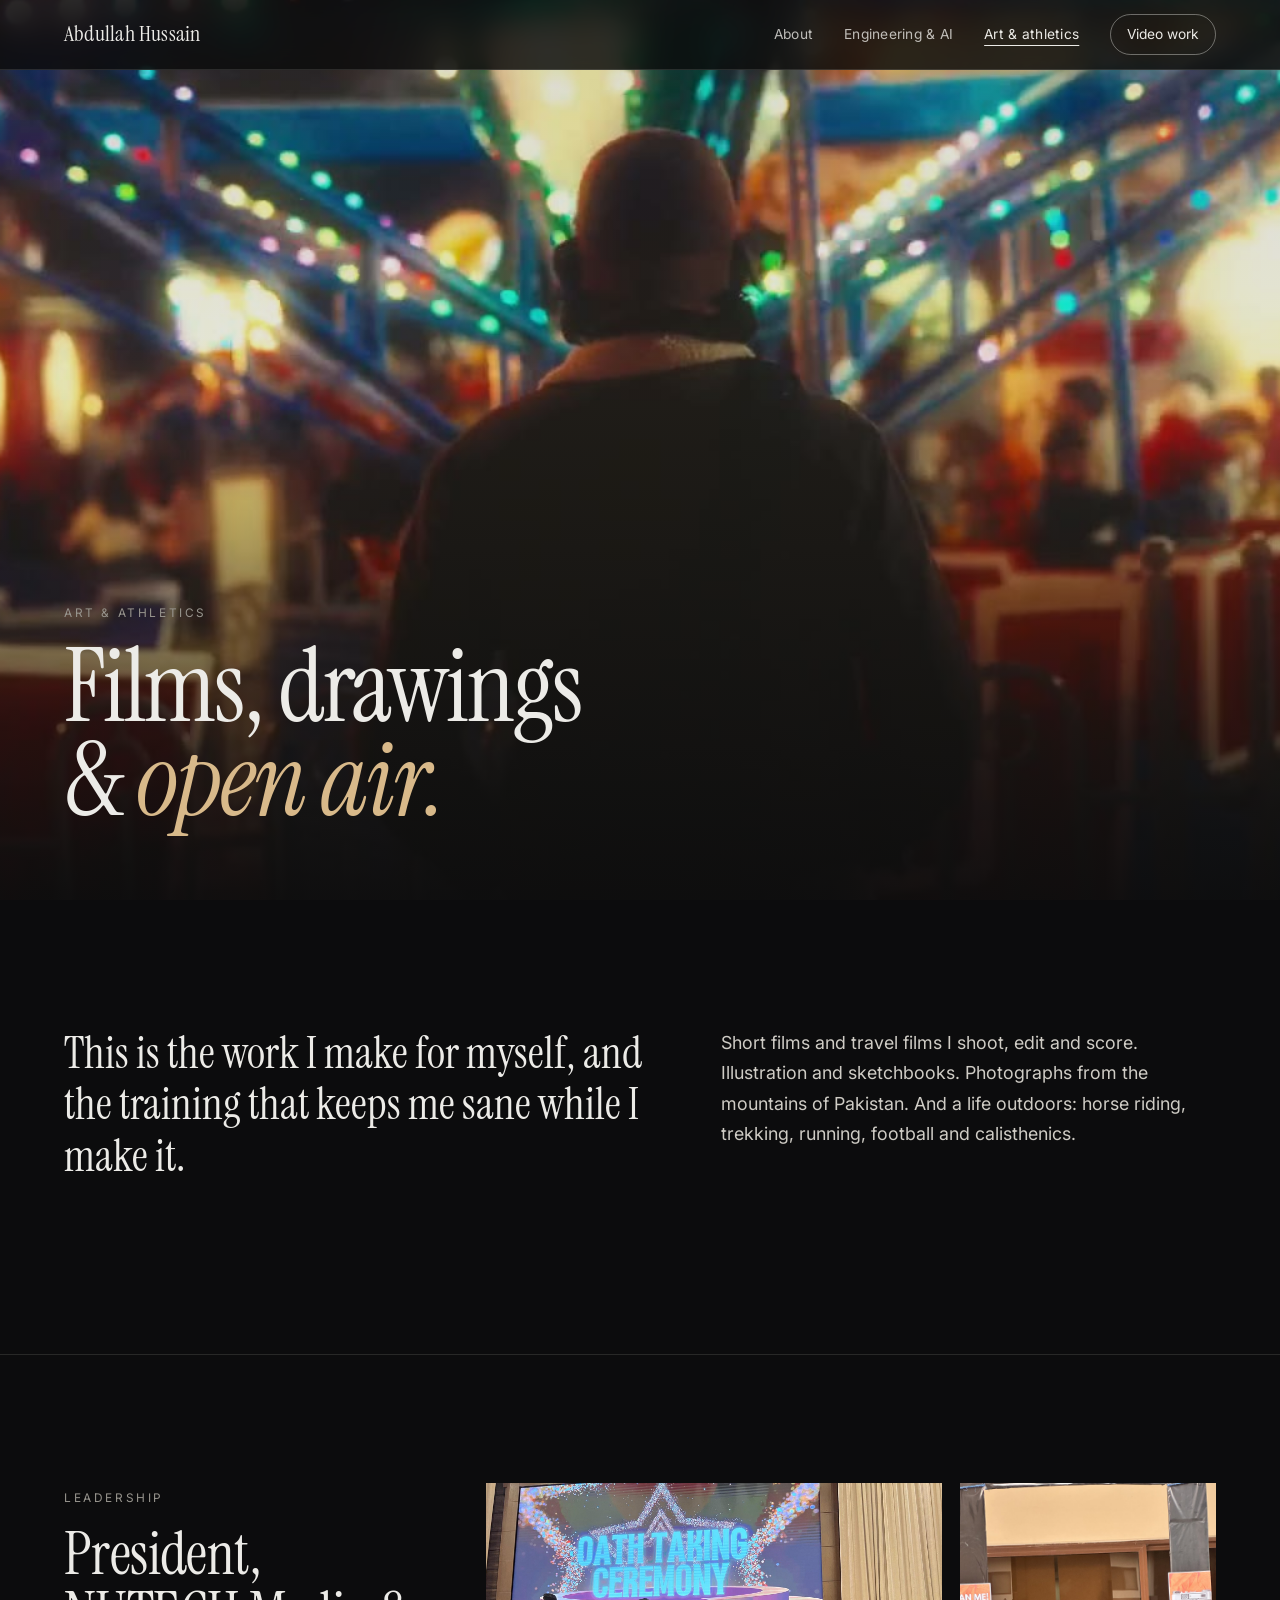
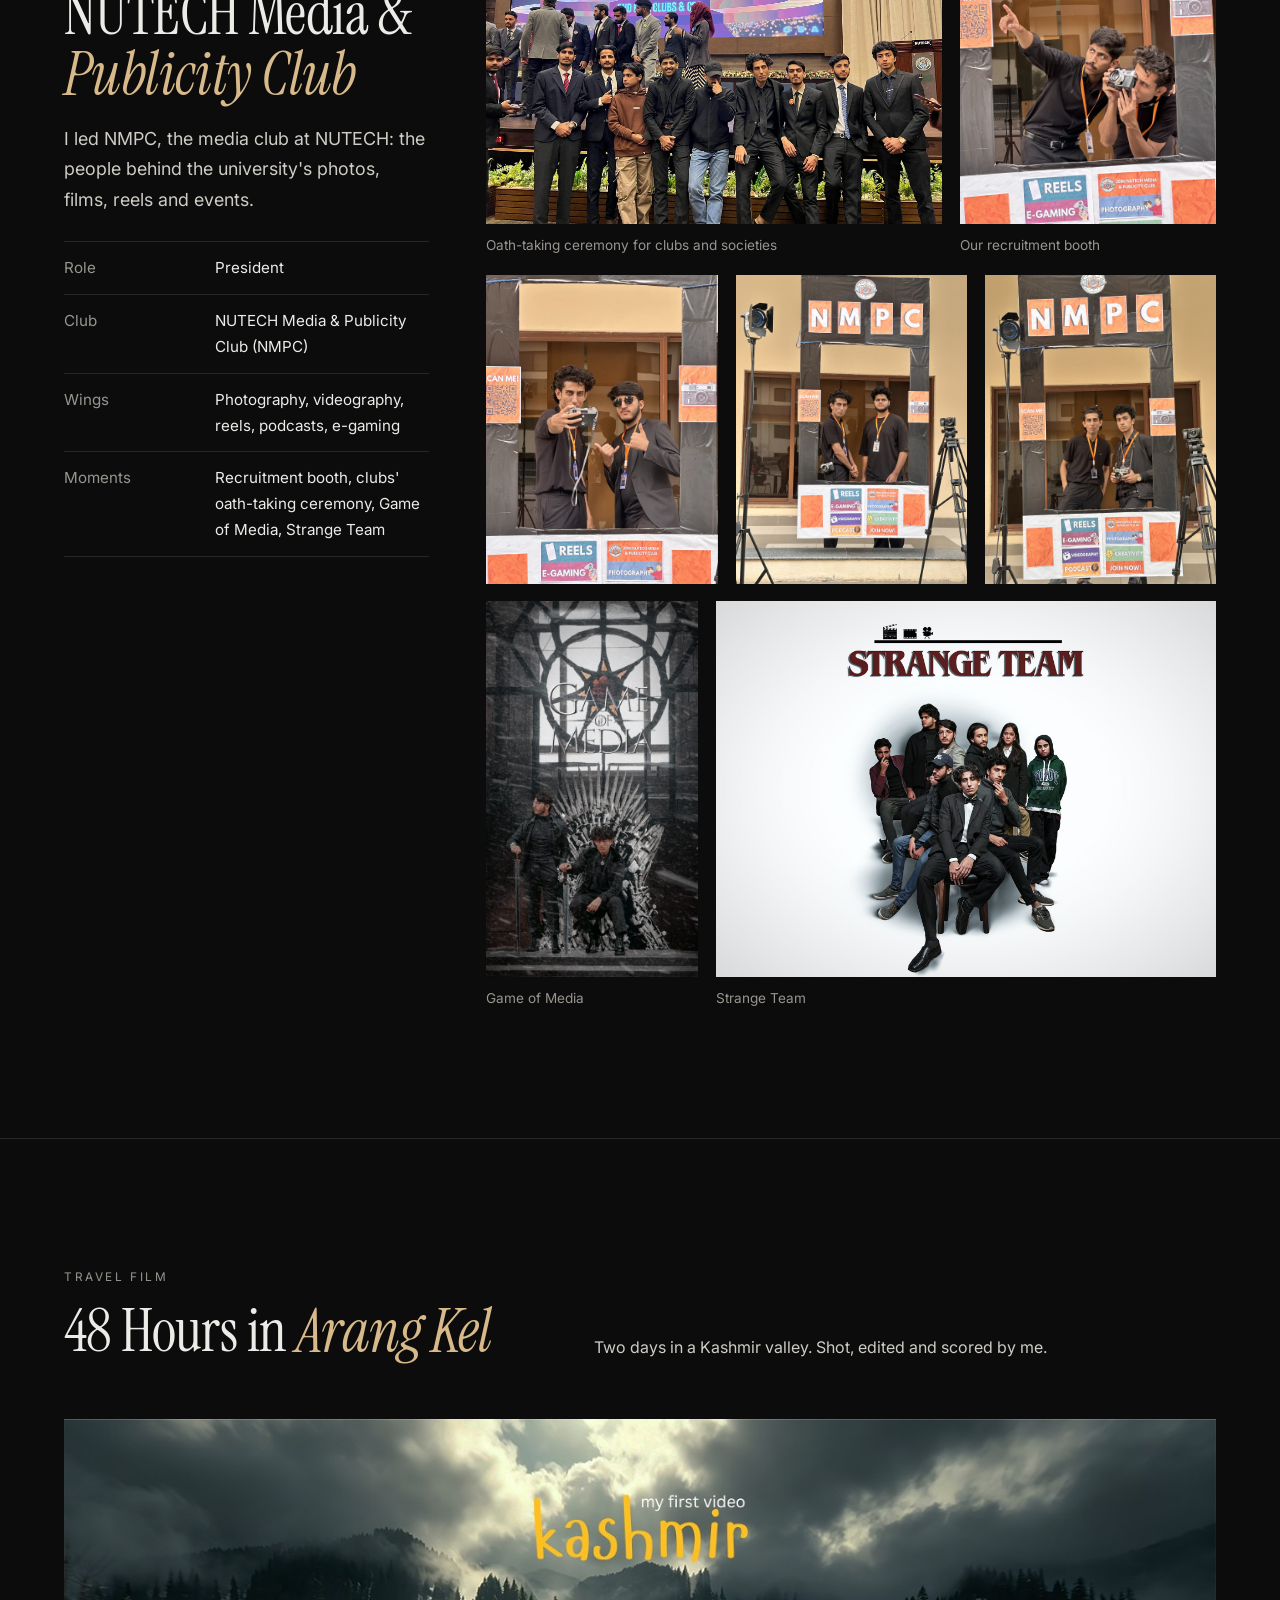
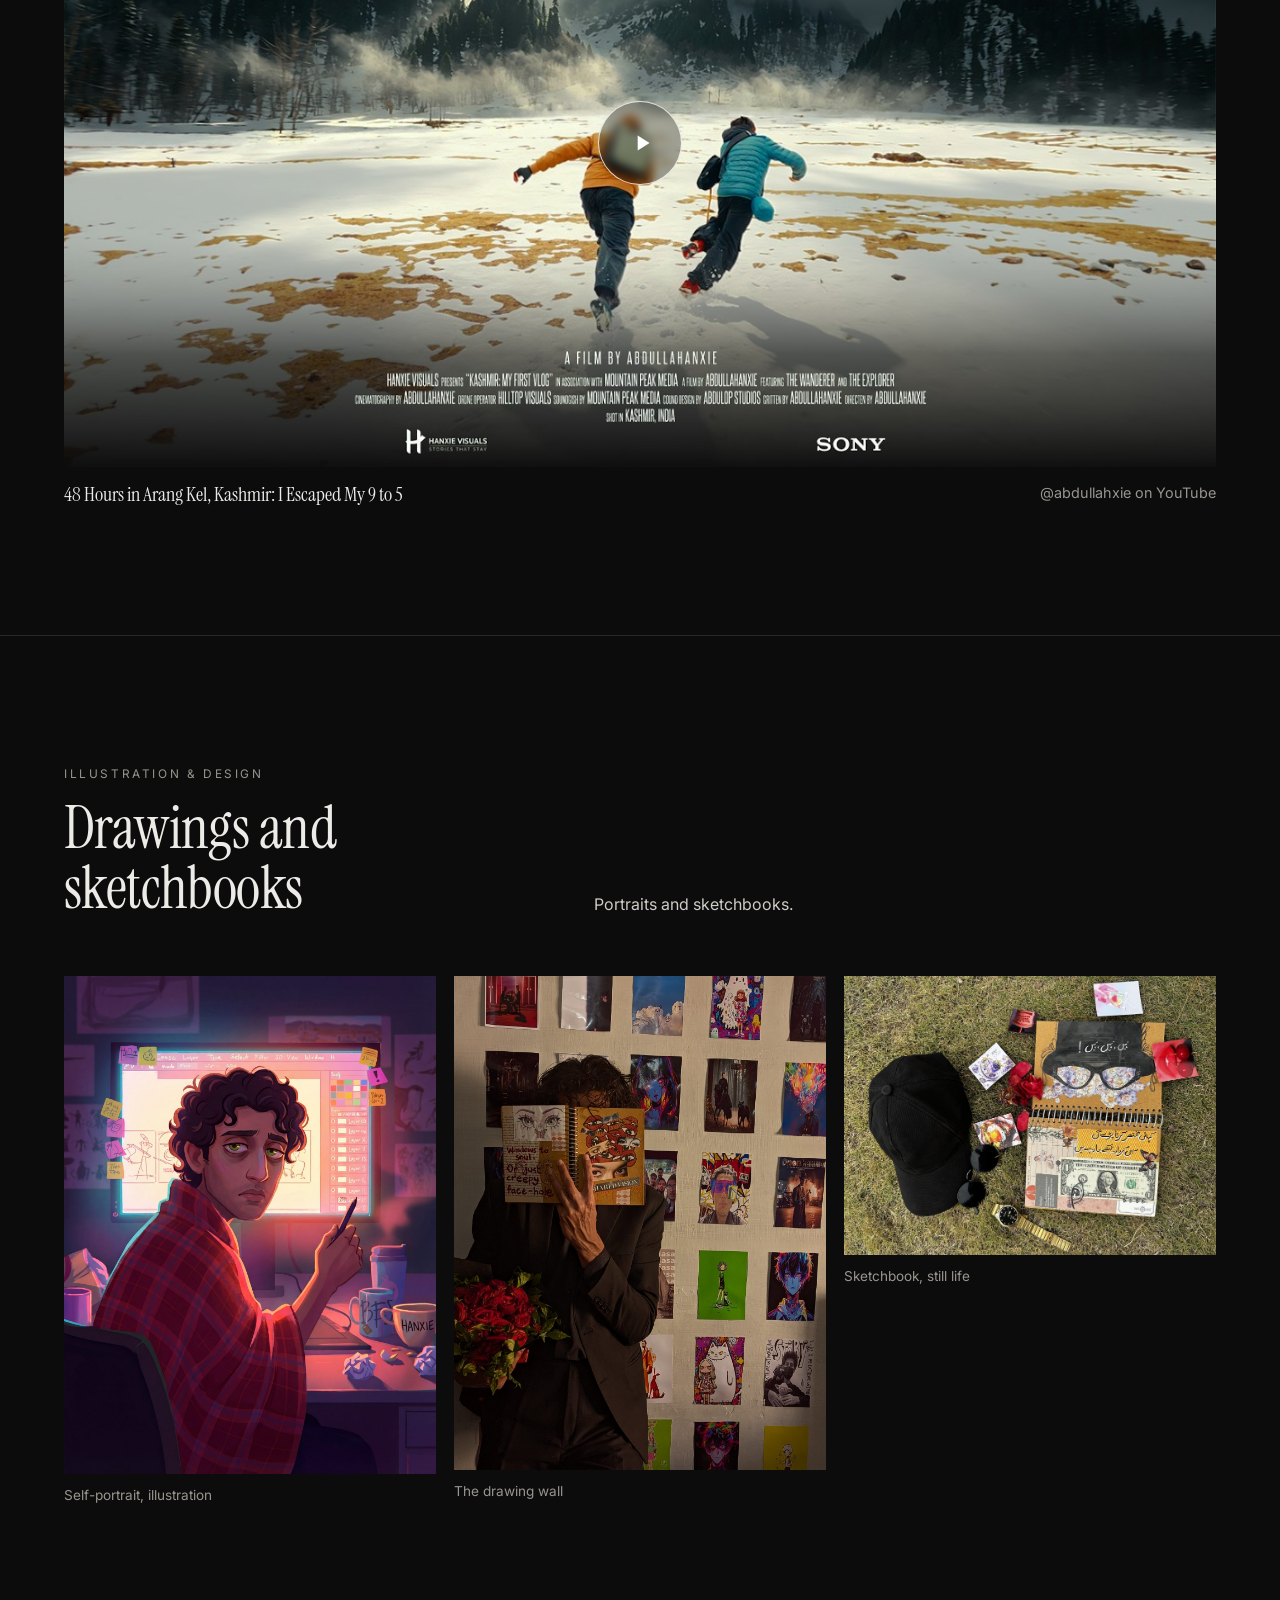
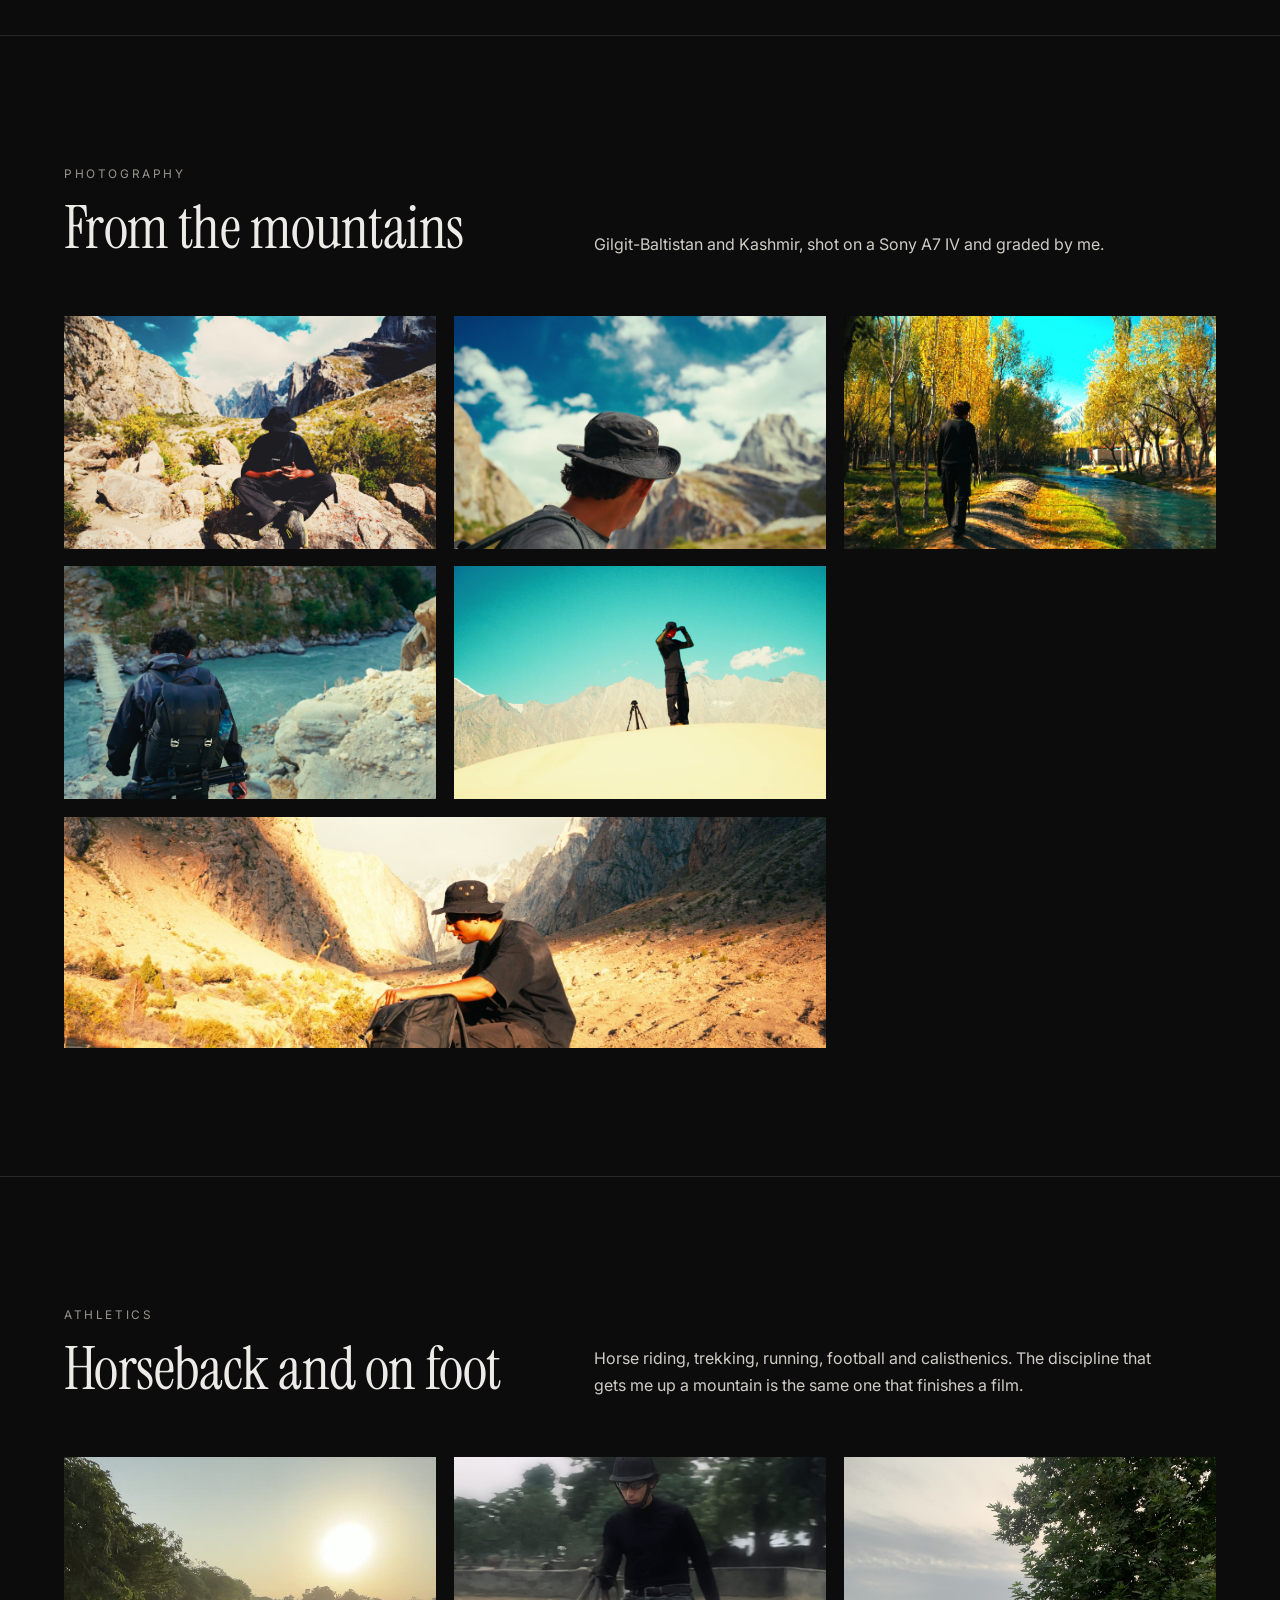
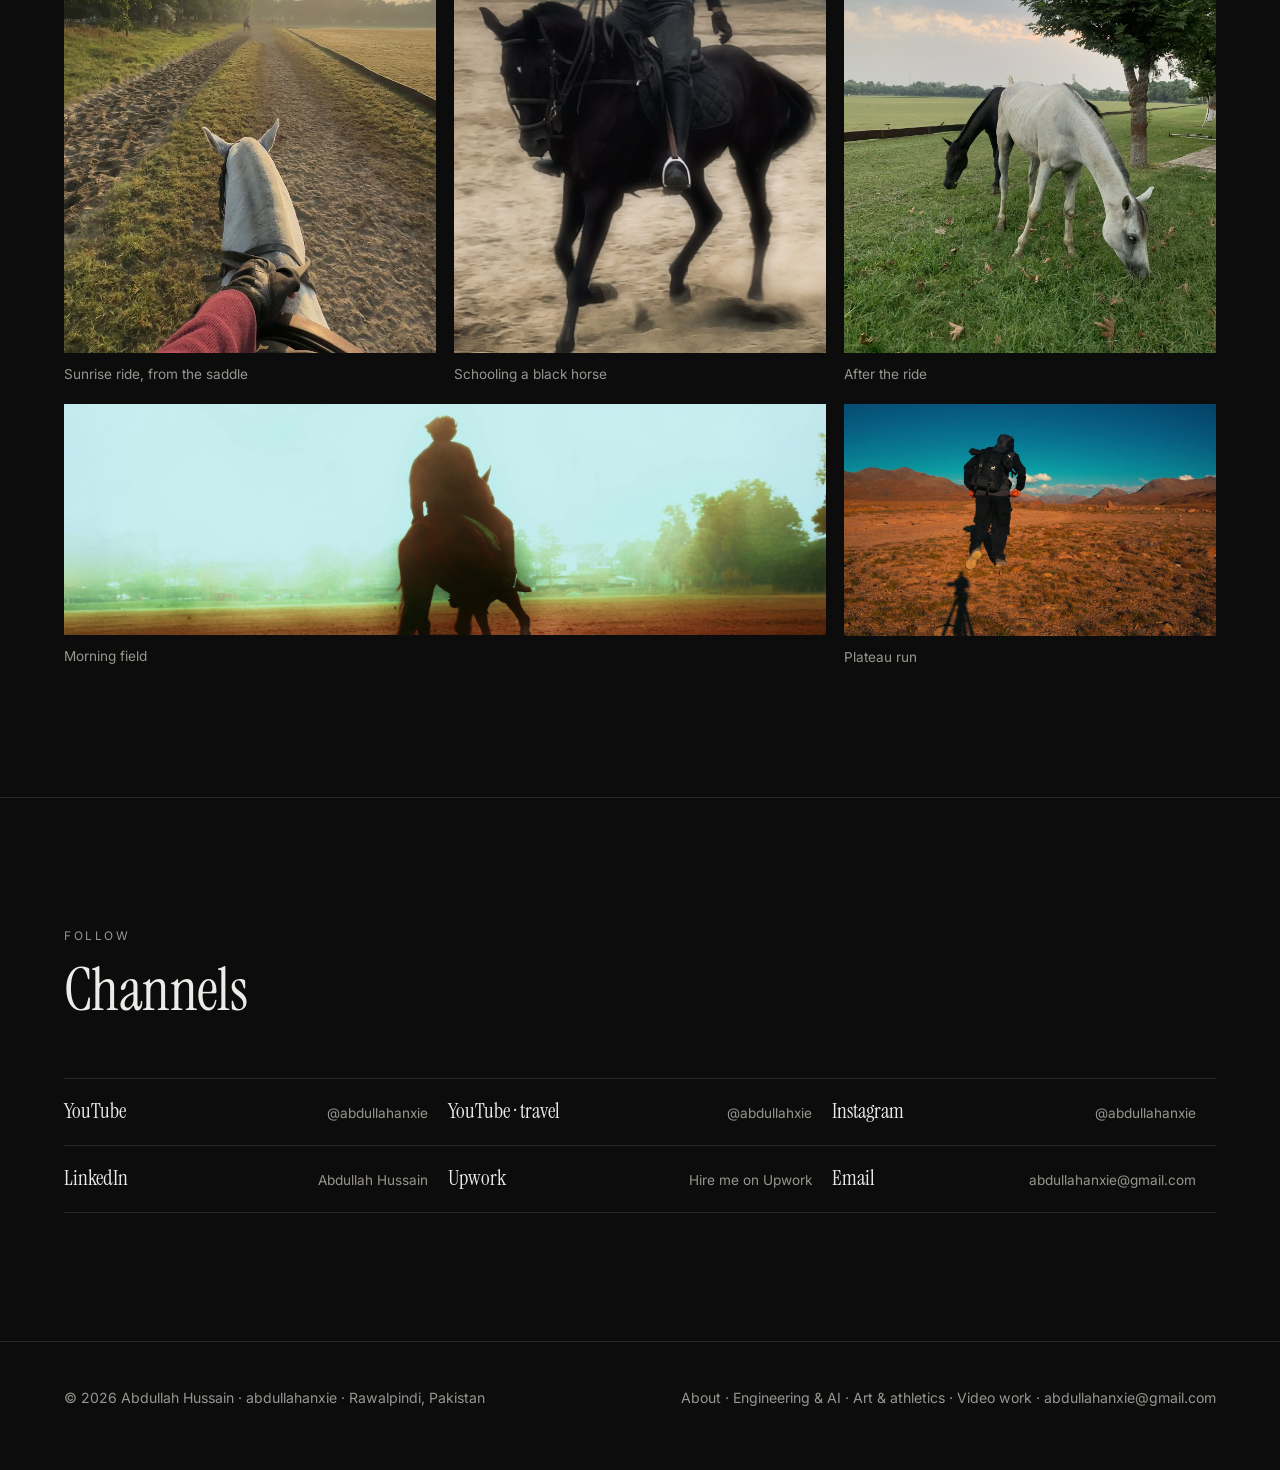
==== commit 169cd4e8: "SEO: one Abdullah Hussain (abdullahanxie) entity on every page; add LinkedIn and Upwork links + same" ====
--- a/art/index.html
+++ b/art/index.html
@@ -15,7 +15,7 @@
 <meta name="twitter:card" content="summary_large_image">
 <script type="application/ld+json">{"@context":"https://schema.org","@graph":[
 {"@type":"WebPage","@id":"https://abdullahanxie.com/art/#page","url":"https://abdullahanxie.com/art/","name":"Art & athletics: Abdullah Hussain","about":{"@id":"https://abdullahanxie.com/#person"},"isPartOf":{"@id":"https://abdullahanxie.com/#site"}},
-{"@type":"Person","@id":"https://abdullahanxie.com/#person","name":"Abdullah Hussain","alternateName":"abdullahanxie","url":"https://abdullahanxie.com/","jobTitle":["Filmmaker","Photographer","Sound Designer","3D Artist"],"knowsAbout":["Documentary filmmaking","Video editing","Motion graphics","Blender","Sound design","Running","Football","Horse riding","Calisthenics","Trekking"]},
+{"@type":"Person","@id":"https://abdullahanxie.com/#person","name":"Abdullah Hussain","alternateName":"abdullahanxie","url":"https://abdullahanxie.com/","jobTitle":["Filmmaker","Photographer","Sound Designer","3D Artist"],"sameAs":["https://www.linkedin.com/in/abdullah-hussain-338519252/","https://www.upwork.com/freelancers/~012626dc4179242609","https://github.com/abdullahanxie","https://www.youtube.com/@abdullahanxie","https://www.youtube.com/@abdullahxie","https://www.instagram.com/abdullahanxie/","https://arxiv.org/abs/2607.22738"],"knowsAbout":["Documentary filmmaking","Video editing","Motion graphics","Blender","Sound design","Running","Football","Horse riding","Calisthenics","Trekking"]},
 {"@type":"VideoObject","name":"48 Hours in Arang Kel, Kashmir: I Escaped My 9 to 5","url":"https://youtu.be/ZOYpjid4i4M","thumbnailUrl":"https://i.ytimg.com/vi/ZOYpjid4i4M/hqdefault.jpg","uploadDate":"2026-05-02","creator":{"@id":"https://abdullahanxie.com/#person"}}
 ]}</script>
 <link rel="preconnect" href="https://fonts.googleapis.com">
@@ -136,6 +136,8 @@
         <a href="https://www.youtube.com/@abdullahanxie" rel="me noopener"><b>YouTube</b><span>@abdullahanxie</span></a>
         <a href="https://www.youtube.com/@abdullahxie" rel="me noopener"><b>YouTube · travel</b><span>@abdullahxie</span></a>
         <a href="https://www.instagram.com/abdullahanxie/" rel="me noopener"><b>Instagram</b><span>@abdullahanxie</span></a>
+        <a href="https://www.linkedin.com/in/abdullah-hussain-338519252/" rel="me noopener"><b>LinkedIn</b><span>Abdullah Hussain</span></a>
+        <a href="https://www.upwork.com/freelancers/~012626dc4179242609" rel="me noopener"><b>Upwork</b><span>Hire me on Upwork</span></a>
         <a href="mailto:abdullahanxie@gmail.com"><b>Email</b><span>abdullahanxie@gmail.com</span></a>
       </div>
     </div>
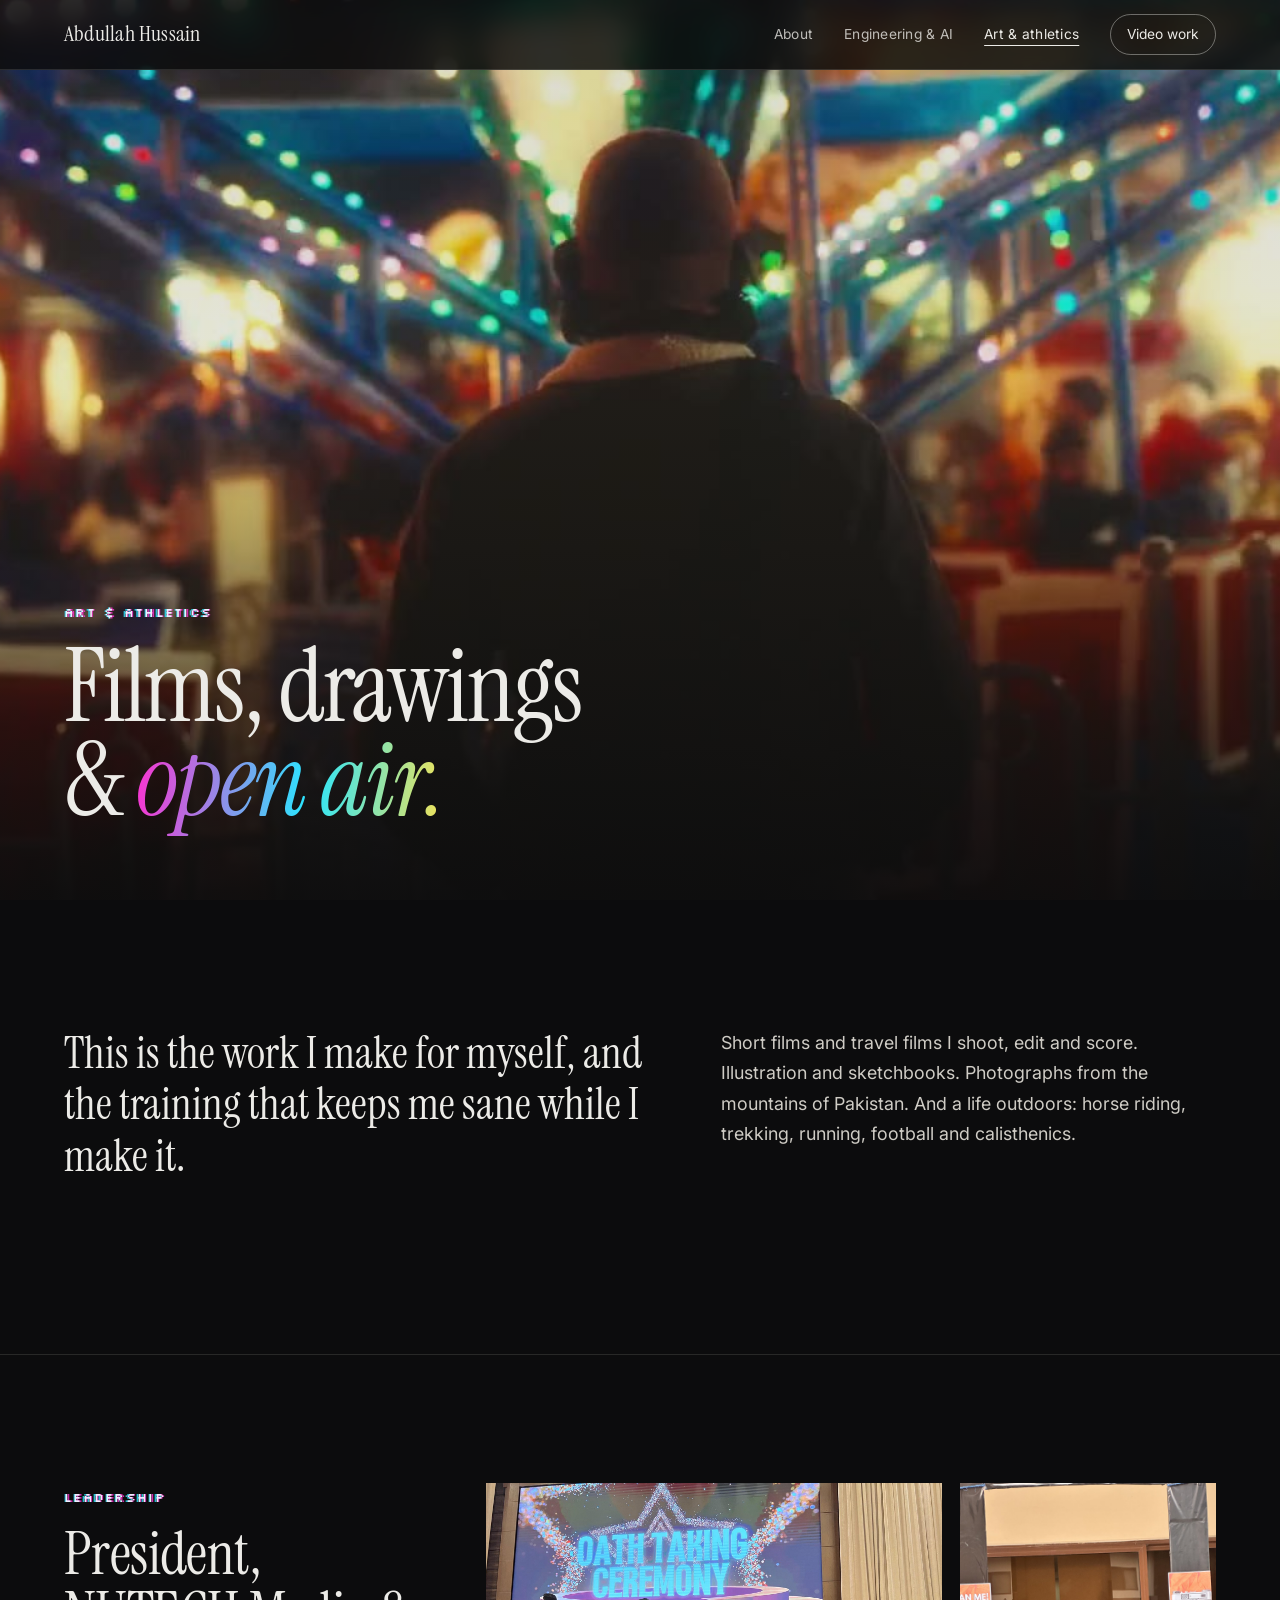
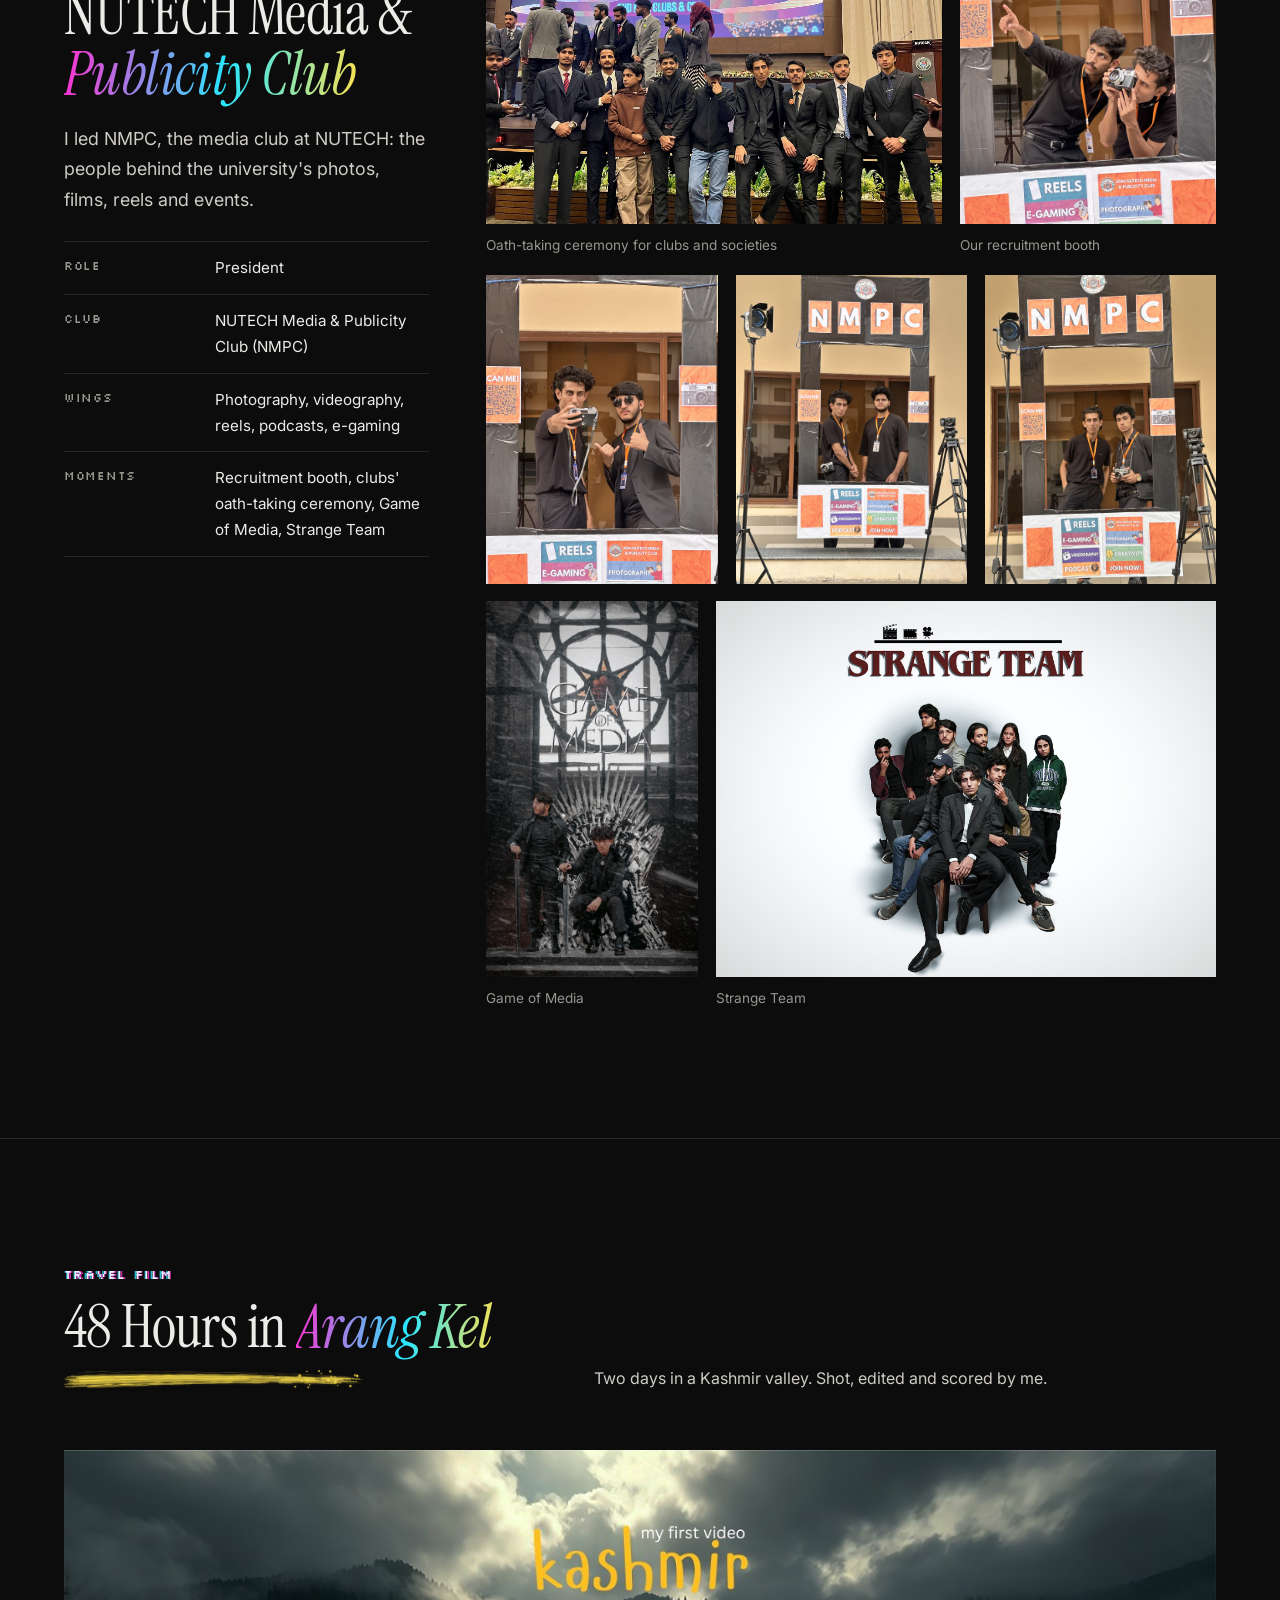
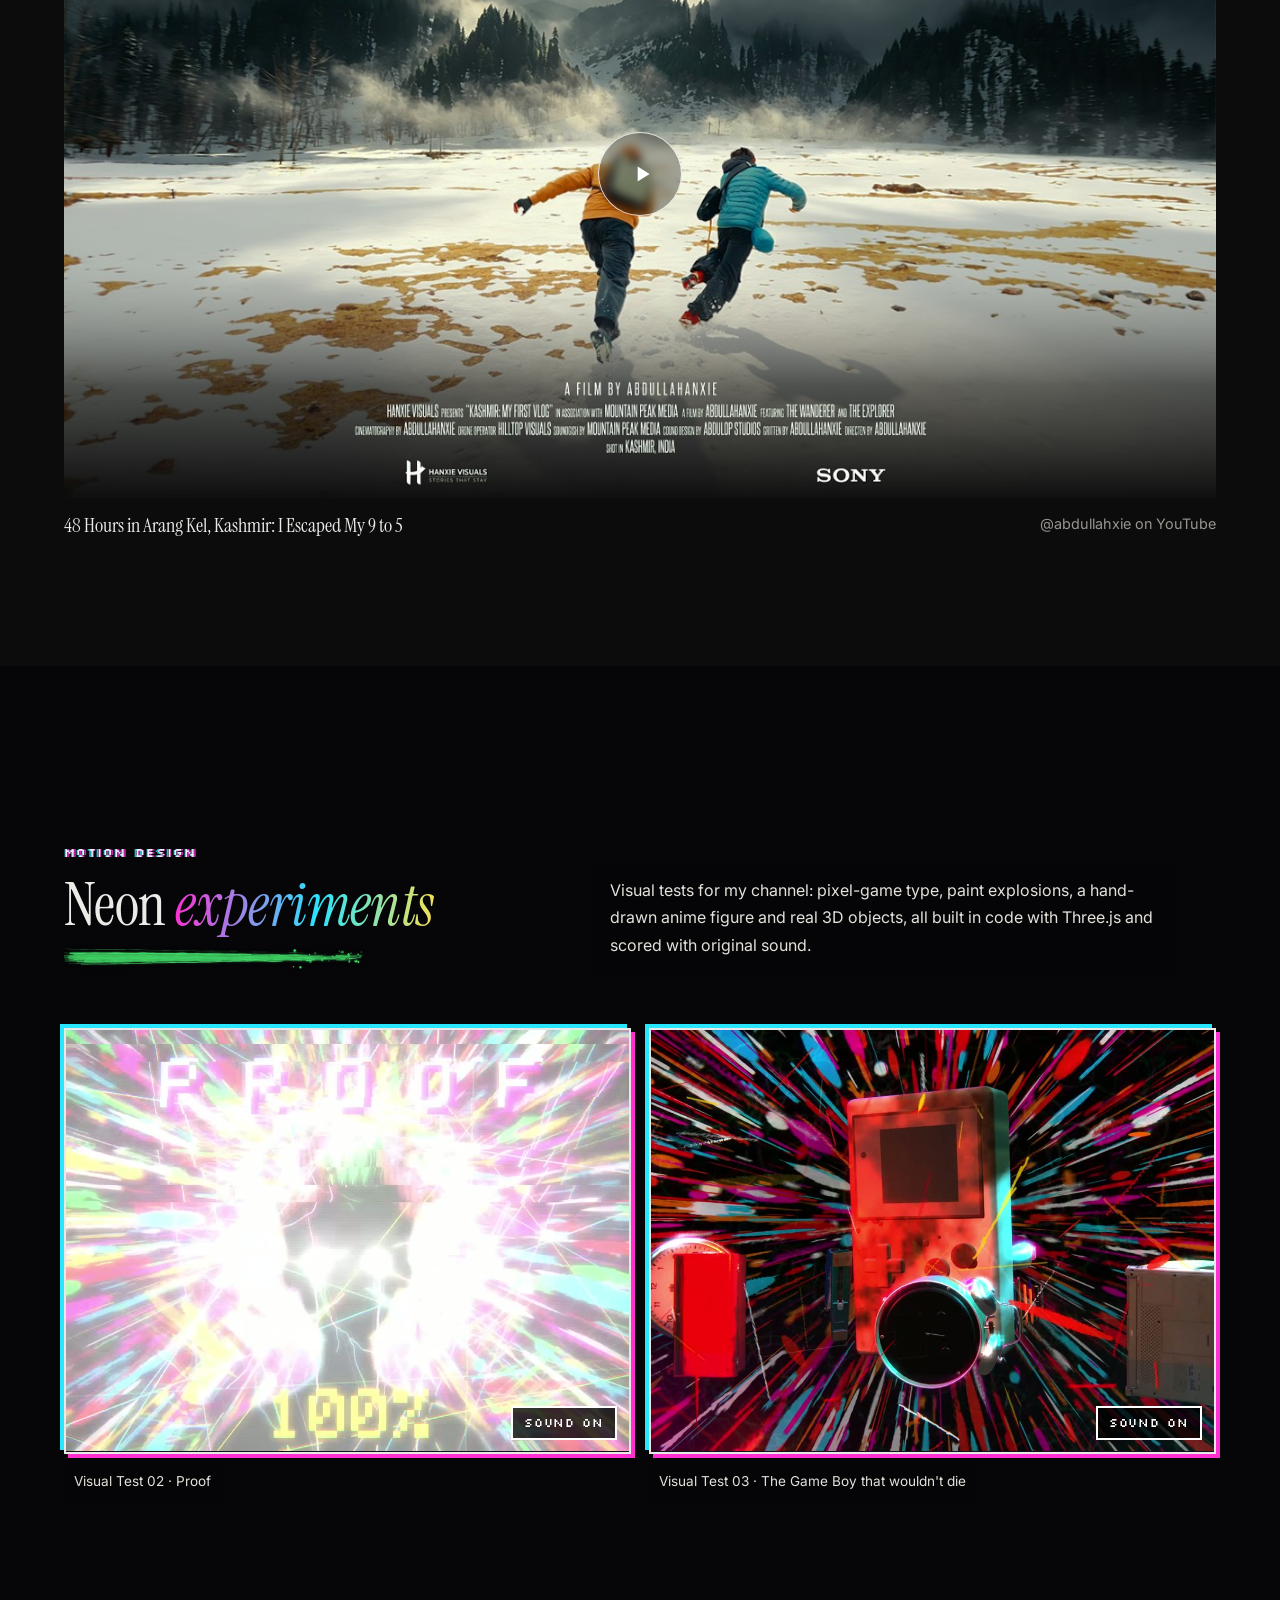
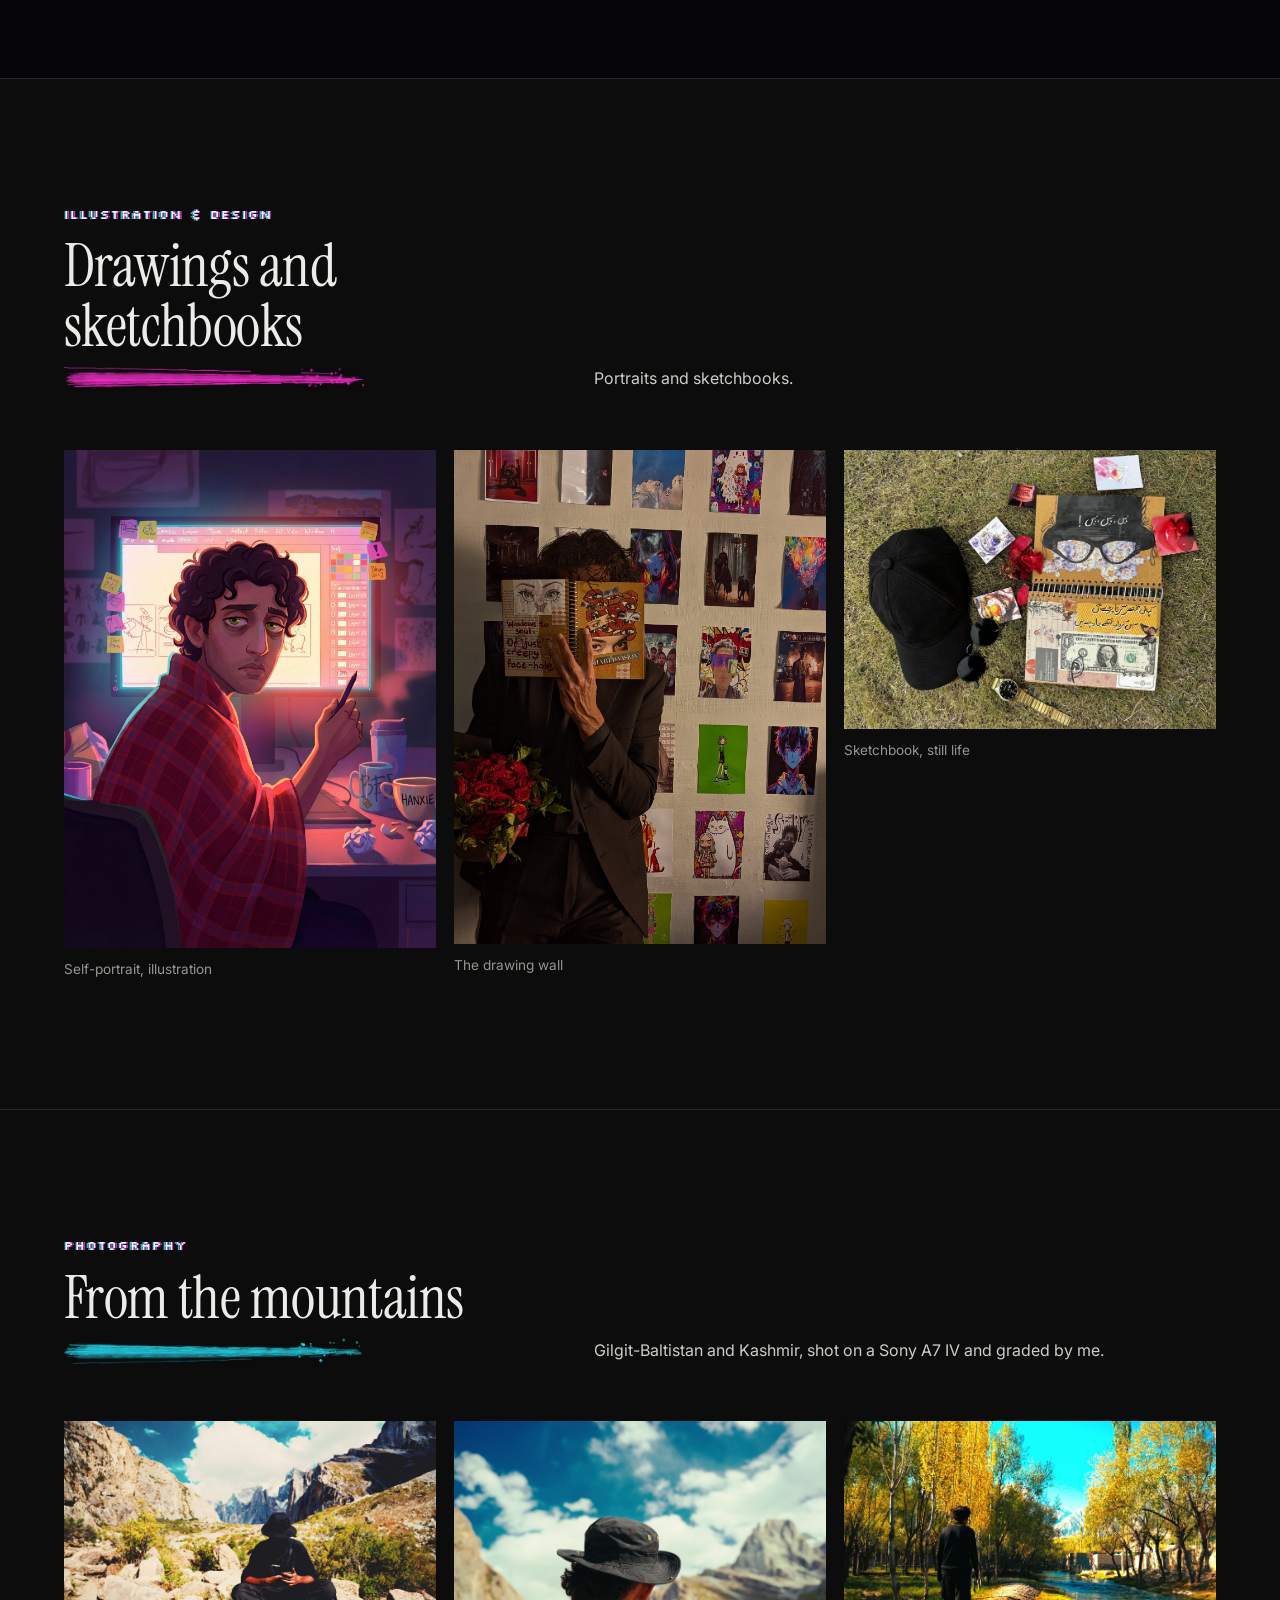
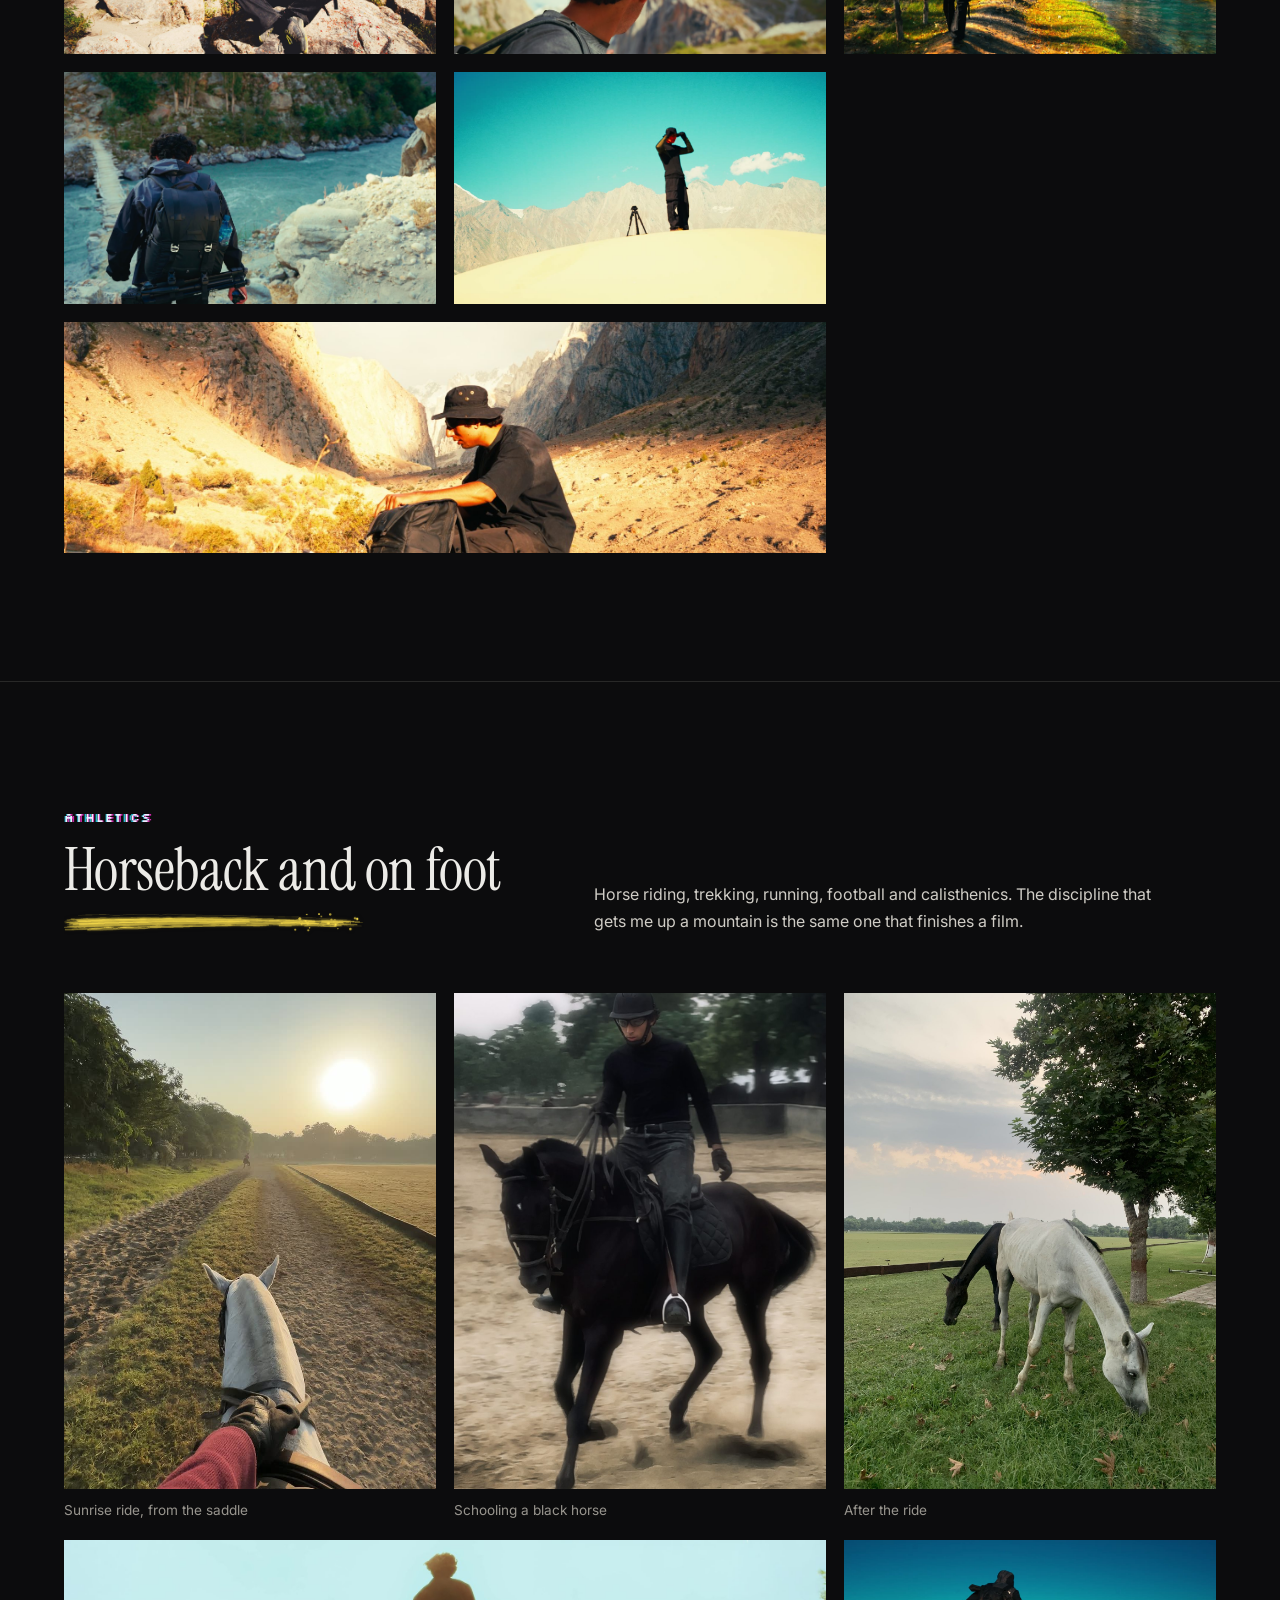
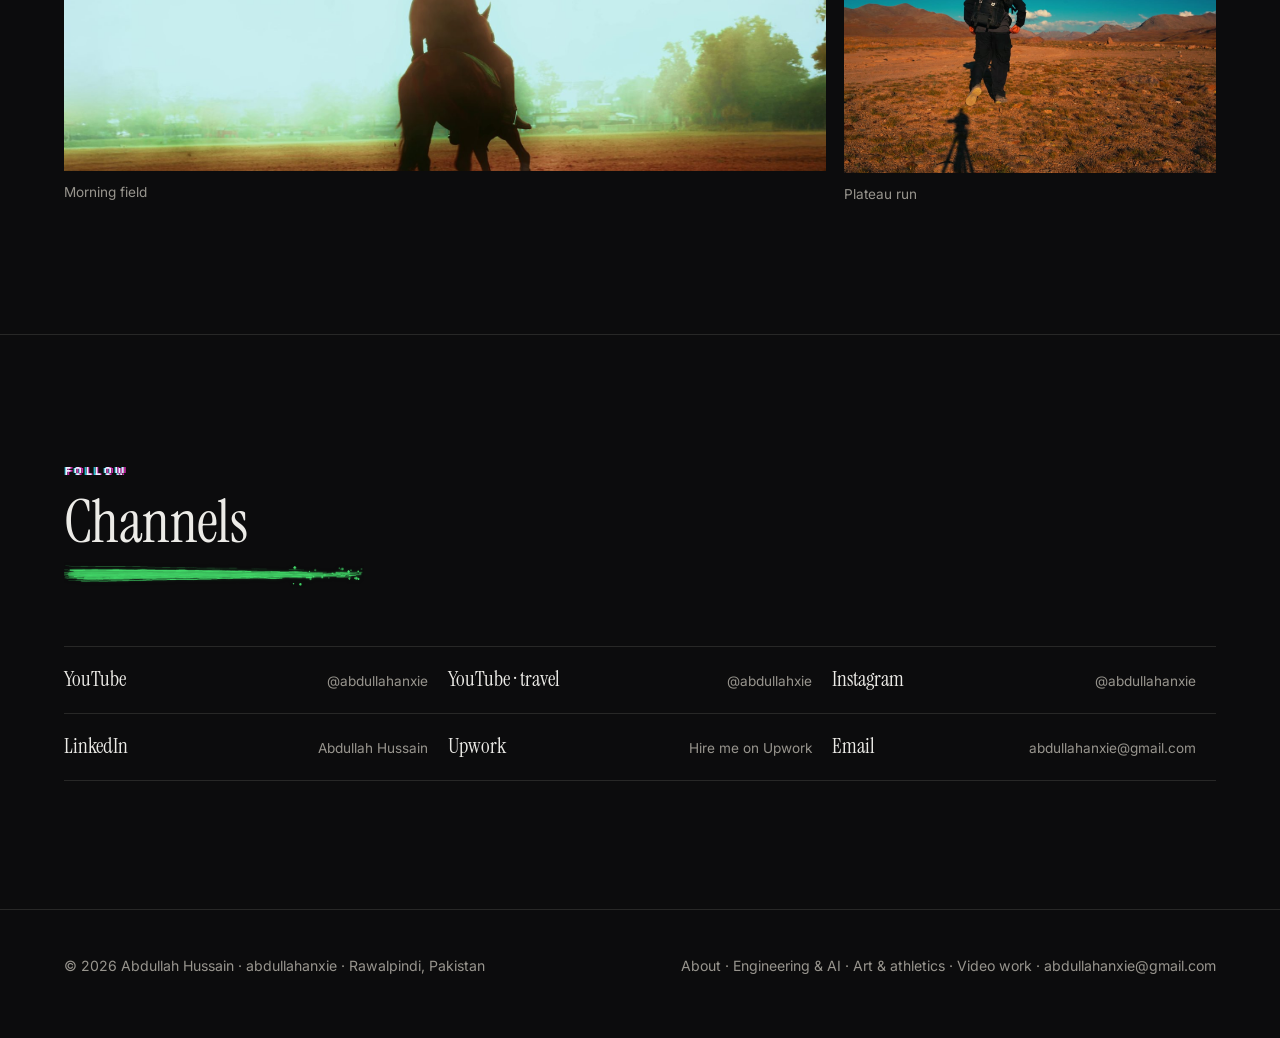
==== commit 158ec3a9: "Art layer v6: Hanxie visual-test language (pixel labels with chromatic split, neon gradient accents," ====
--- a/art/index.html
+++ b/art/index.html
@@ -16,14 +16,15 @@
 <script type="application/ld+json">{"@context":"https://schema.org","@graph":[
 {"@type":"WebPage","@id":"https://abdullahanxie.com/art/#page","url":"https://abdullahanxie.com/art/","name":"Art & athletics: Abdullah Hussain","about":{"@id":"https://abdullahanxie.com/#person"},"isPartOf":{"@id":"https://abdullahanxie.com/#site"}},
 {"@type":"Person","@id":"https://abdullahanxie.com/#person","name":"Abdullah Hussain","alternateName":"abdullahanxie","url":"https://abdullahanxie.com/","jobTitle":["Filmmaker","Photographer","Sound Designer","3D Artist"],"sameAs":["https://www.linkedin.com/in/abdullah-hussain-338519252/","https://www.upwork.com/freelancers/~012626dc4179242609","https://github.com/abdullahanxie","https://www.youtube.com/@abdullahanxie","https://www.youtube.com/@abdullahxie","https://www.instagram.com/abdullahanxie/","https://arxiv.org/abs/2607.22738"],"knowsAbout":["Documentary filmmaking","Video editing","Motion graphics","Blender","Sound design","Running","Football","Horse riding","Calisthenics","Trekking"]},
-{"@type":"VideoObject","name":"48 Hours in Arang Kel, Kashmir: I Escaped My 9 to 5","url":"https://youtu.be/ZOYpjid4i4M","thumbnailUrl":"https://i.ytimg.com/vi/ZOYpjid4i4M/hqdefault.jpg","uploadDate":"2026-05-02","creator":{"@id":"https://abdullahanxie.com/#person"}}
+{"@type":"VideoObject","name":"48 Hours in Arang Kel, Kashmir: I Escaped My 9 to 5","url":"https://youtu.be/ZOYpjid4i4M","thumbnailUrl":"https://i.ytimg.com/vi/ZOYpjid4i4M/hqdefault.jpg","uploadDate":"2026-05-02","duration":"PT9M50S","embedUrl":"https://www.youtube-nocookie.com/embed/ZOYpjid4i4M","description":"A travel film shot, edited and scored by Abdullah Hussain (abdullahanxie) in Arang Kel, Kashmir.","creator":{"@id":"https://abdullahanxie.com/#person"}}
 ]}</script>
 <link rel="preconnect" href="https://fonts.googleapis.com">
 <link rel="preconnect" href="https://fonts.gstatic.com" crossorigin>
-<link rel="stylesheet" href="https://fonts.googleapis.com/css2?family=Instrument+Serif:ital@0;1&family=Inter:wght@400;500;600&display=swap">
+<link rel="stylesheet" href="https://fonts.googleapis.com/css2?family=Instrument+Serif:ital@0;1&family=Inter:wght@400;500;600&family=Silkscreen:wght@400;700&display=swap">
 <link rel="stylesheet" href="../assets/site.css">
 <link rel="icon" href="data:image/svg+xml,%3Csvg xmlns='http://www.w3.org/2000/svg' viewBox='0 0 32 32'%3E%3Crect width='32' height='32' rx='6' fill='%230c0f12'/%3E%3Ccircle cx='16' cy='16' r='6' fill='%23f5b544'/%3E%3C/svg%3E">
 <script src="../assets/app.js"></script>
+<script src="../assets/art.js" defer></script>
 </head>
 <body>
 <nav class="nav" aria-label="Site">
@@ -88,6 +89,18 @@
       <div class="sec-head"><div><span class="label">Travel film</span><h2>48 Hours in <em>Arang Kel</em></h2></div><p>Two days in a Kashmir valley. Shot, edited and scored by me.</p></div>
       <a class="yt" href="https://youtu.be/ZOYpjid4i4M" data-yt="ZOYpjid4i4M" rel="noopener" aria-label="Play 48 Hours in Arang Kel, Kashmir: I Escaped My 9 to 5"><img src="../media/pin_yt_arangkel.jpg" alt="48 Hours in Arang Kel, Kashmir: I Escaped My 9 to 5" loading="lazy"><span class="playbtn" aria-hidden="true"><svg viewBox="0 0 24 24"><path d="M8 5v14l11-7z" fill="currentColor"/></svg></span></a>
       <div class="cap"><b>48 Hours in Arang Kel, Kashmir: I Escaped My 9 to 5</b><span><a href="https://www.youtube.com/@abdullahxie" rel="me noopener">@abdullahxie on YouTube</a></span></div>
+    </div>
+  </section>
+
+
+  <section class="band" id="motion" aria-label="Motion design">
+    <canvas class="burst" data-seed="23" data-n="420" aria-hidden="true"></canvas>
+    <div class="wrap">
+      <div class="sec-head"><div><span class="label">Motion design</span><h2>Neon <em>experiments</em></h2></div><p>Visual tests for my channel: pixel-game type, paint explosions, a hand-drawn anime figure and real 3D objects, all built in code with Three.js and scored with original sound.</p></div>
+      <div class="grid g2">
+        <figure><div class="frame vt"><video src="../media/vt_proof.mp4" poster="../media/vt_proof.jpg" muted loop playsinline webkit-playsinline autoplay preload="metadata"></video><button class="snd" type="button" data-sound>SOUND ON</button></div><figcaption>Visual Test 02 · Proof</figcaption></figure>
+        <figure><div class="frame vt"><video src="../media/vt_gameboy.mp4" poster="../media/vt_gameboy.jpg" muted loop playsinline webkit-playsinline autoplay preload="metadata"></video><button class="snd" type="button" data-sound>SOUND ON</button></div><figcaption>Visual Test 03 · The Game Boy that wouldn't die</figcaption></figure>
+      </div>
     </div>
   </section>
 
--- a/assets/site.css
+++ b/assets/site.css
@@ -194,3 +194,52 @@
   footer span a { display: inline-block; padding: 6px 0; }
 }
 .hero .roles span { white-space: nowrap; display: inline-block; }
+
+/* ---------- art layer v6 (2026-10-19): the Hanxie visual-test language, kept calm ----------
+   pixel-game type with a chromatic split, neon paint accents, dry-brush strokes, a live paint-burst band. No cursor tricks,
+   no pop-ins, no click effects: only an ambient canvas and quiet hovers. */
+:root { --px: "Silkscreen", ui-monospace, Consolas, monospace; --n1: #ff2fd0; --n2: #29e6ff; --n3: #ffe14d; --n4: #4dff7a; }
+.label { font: 400 .8rem/1.2 var(--px); letter-spacing: .1em; color: #f1efff; text-shadow: 1.5px 0 rgba(255,47,208,.8), -1.5px 0 rgba(41,230,255,.8); }
+em { font-style: italic; background: linear-gradient(95deg, var(--n1), var(--n2) 55%, var(--n3)); -webkit-background-clip: text; background-clip: text; color: transparent; padding-right: .06em; }
+.sec-head h2::after { content: ""; display: block; width: min(300px, 70%); height: 26px; margin-top: 10px; background: url(../media/stroke_1.png) left center / 100% 100% no-repeat; }
+section:nth-of-type(4n+2) .sec-head h2::after { background-image: url(../media/stroke_2.png); }
+section:nth-of-type(4n+3) .sec-head h2::after { background-image: url(../media/stroke_3.png); }
+section:nth-of-type(4n+4) .sec-head h2::after { background-image: url(../media/stroke_4.png); }
+.hero .roles span + span::before { color: var(--n1); }
+.row .n { font-family: var(--px); color: var(--n2); }
+a.row:hover h3, .links a:hover b { color: var(--n2); }
+.stat b { color: var(--n3); text-shadow: 0 0 22px rgba(255,225,77,.35); }
+.path .frame, .grid .frame, .yt { transition: box-shadow .45s; }
+.path:hover .frame, .yt:hover { box-shadow: 0 0 0 1px rgba(41,230,255,.7), 0 0 38px rgba(255,47,208,.32), 0 0 90px rgba(41,230,255,.16); }
+.nav a.cta:hover { background: var(--n1); border-color: var(--n1); color: #fff; }
+.facts li span:first-child { font: 400 .74rem/1.9 var(--px); letter-spacing: .06em; }
+
+/* paint-burst band: live canvas behind pixel-game UI */
+.band { position: relative; overflow: hidden; border-top: 0; padding: clamp(90px, 14vw, 180px) 0; background: #060608; isolation: isolate; }
+.band canvas.burst { position: absolute; inset: 0; width: 100%; height: 100%; z-index: -1; }
+.band::after { content: ""; position: absolute; inset: 0; z-index: -1; pointer-events: none;
+  background: repeating-linear-gradient(0deg, rgba(0,0,0,.18) 0 1px, transparent 1px 3px), radial-gradient(ellipse at center, transparent 40%, rgba(6,6,8,.75) 100%); }
+.px { font-family: var(--px); }
+.band .sec-head p, .band figcaption { background: rgba(6,6,8,.82); padding: 12px 16px; color: #e4e1da; justify-self: start; }
+.band figcaption { display: inline-block; padding: 6px 10px; }
+.band-in { display: grid; grid-template-columns: 1.3fr 1fr; gap: clamp(24px, 4vw, 70px); align-items: end; }
+.dialog { background: rgba(0,0,0,.82); border: 3px solid #fff; box-shadow: 4px 4px 0 var(--n1), -4px -4px 0 var(--n2); padding: clamp(18px, 2.4vw, 30px);
+  font-size: clamp(1rem, 1.9vw, 1.55rem); line-height: 1.55; letter-spacing: .03em; color: #fff; }
+.dialog .who { display: block; font-size: .62em; color: var(--n3); margin-bottom: 10px; letter-spacing: .14em; }
+.dialog .big { display: block; font-size: 1.55em; line-height: 1.15; margin-bottom: 10px; text-shadow: 3px 0 var(--n1), -3px 0 var(--n2); }
+.dialog .caret { display: inline-block; width: .55em; height: .9em; background: var(--n3); vertical-align: -.1em; margin-left: .25em; animation: blink 1s steps(1) infinite; }
+@keyframes blink { 50% { opacity: 0; } }
+.hud { list-style: none; margin: 0; padding: 18px 20px; background: rgba(0,0,0,.7); border: 2px solid rgba(255,255,255,.85); }
+.hud li { display: grid; grid-template-columns: 1fr; gap: 6px; padding: 9px 0; font-size: .82rem; letter-spacing: .08em; }
+.hud li span { display: flex; justify-content: space-between; }
+.hud li span b { font-weight: 400; color: var(--n3); }
+.hud i { display: block; height: 12px; border: 2px solid #fff; background: linear-gradient(90deg, var(--c, var(--n2)) var(--v), transparent var(--v)); image-rendering: pixelated; }
+.hud li:nth-child(2) i { --c: var(--n1); } .hud li:nth-child(3) i { --c: var(--n4); } .hud li:nth-child(4) i { --c: var(--n3); }
+@media (max-width: 860px) { .band-in { grid-template-columns: 1fr; } }
+@media (prefers-reduced-motion: reduce) { .dialog .caret { animation: none; } }
+
+/* motion-design videos (4:3) with a sound switch */
+.frame.vt { aspect-ratio: 4 / 3; border: 2px solid rgba(255,255,255,.9); box-shadow: 4px 4px 0 var(--n1), -4px -4px 0 var(--n2); }
+.snd { position: absolute; right: 12px; bottom: 12px; z-index: 2; font: 400 .72rem/1 var(--px); letter-spacing: .08em; color: #fff; background: rgba(0,0,0,.78);
+  border: 2px solid #fff; padding: 9px 11px; cursor: pointer; }
+.snd:hover { background: var(--n1); }
